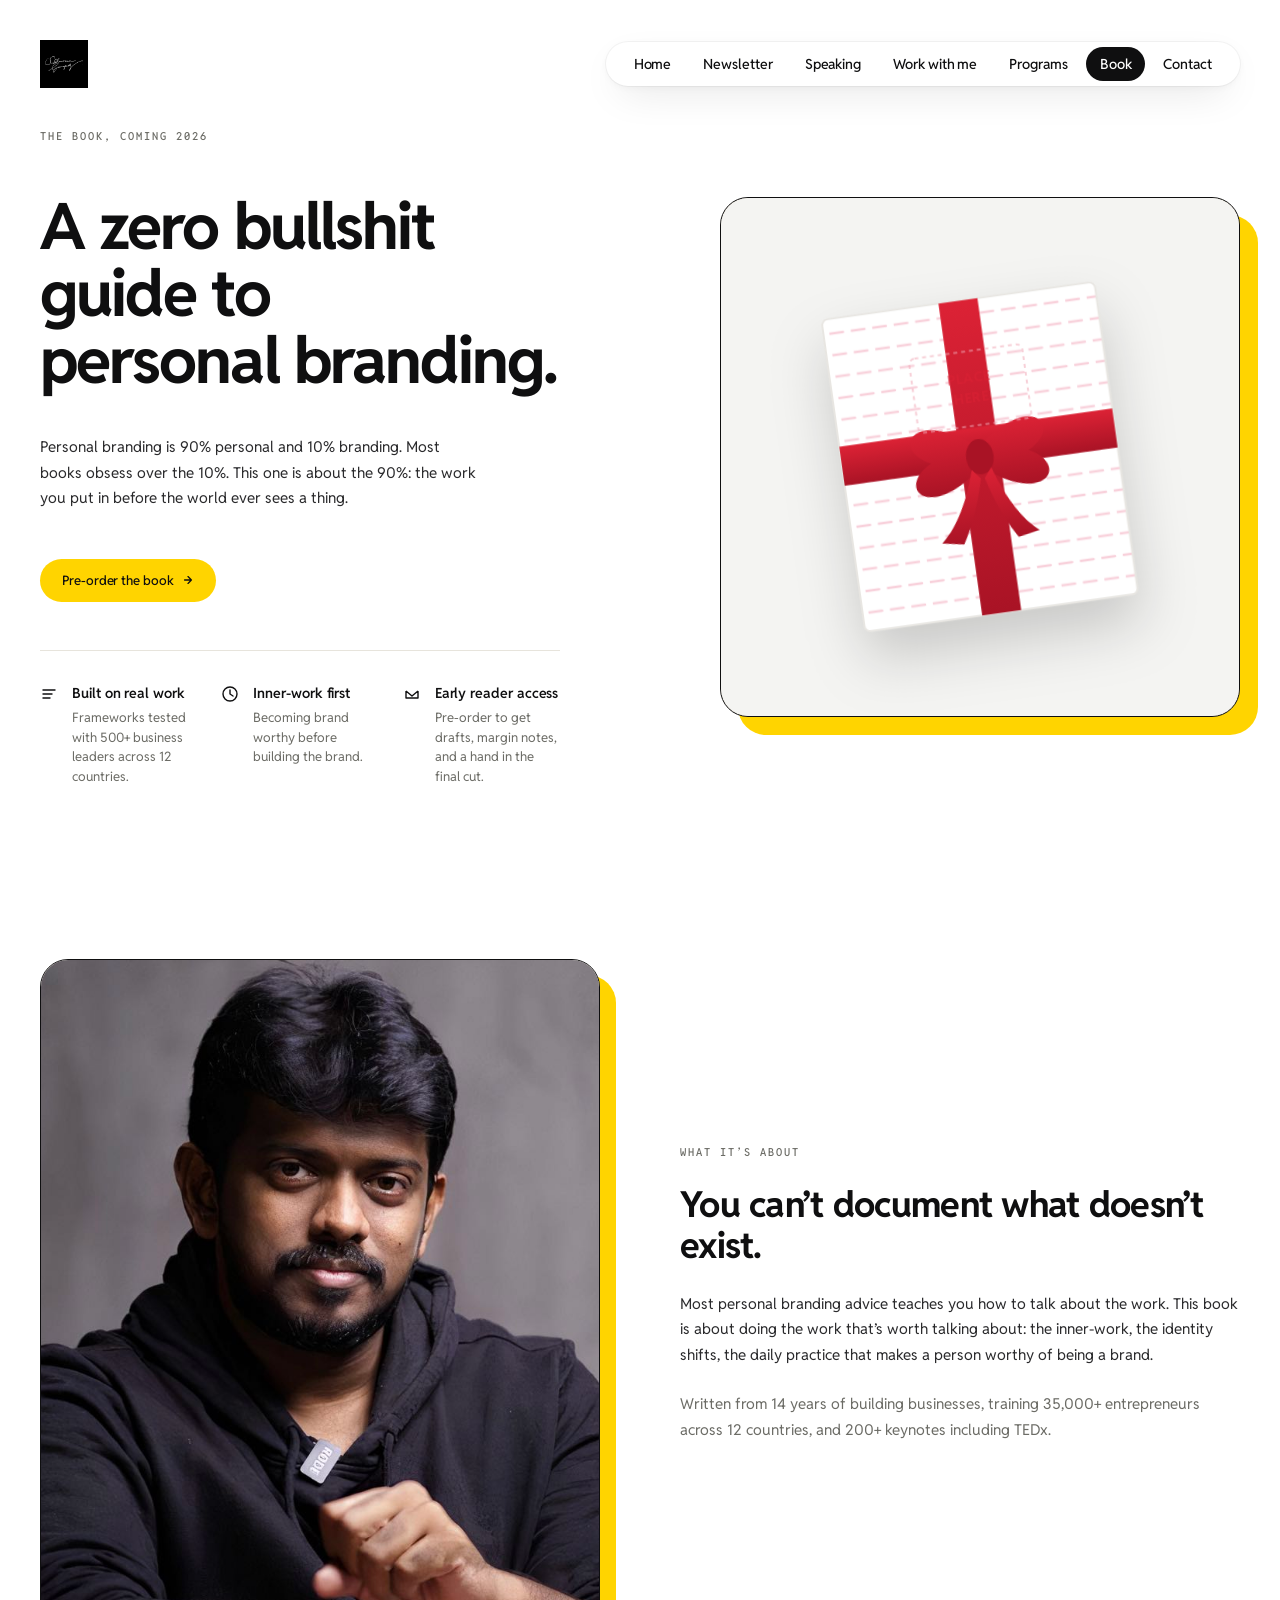
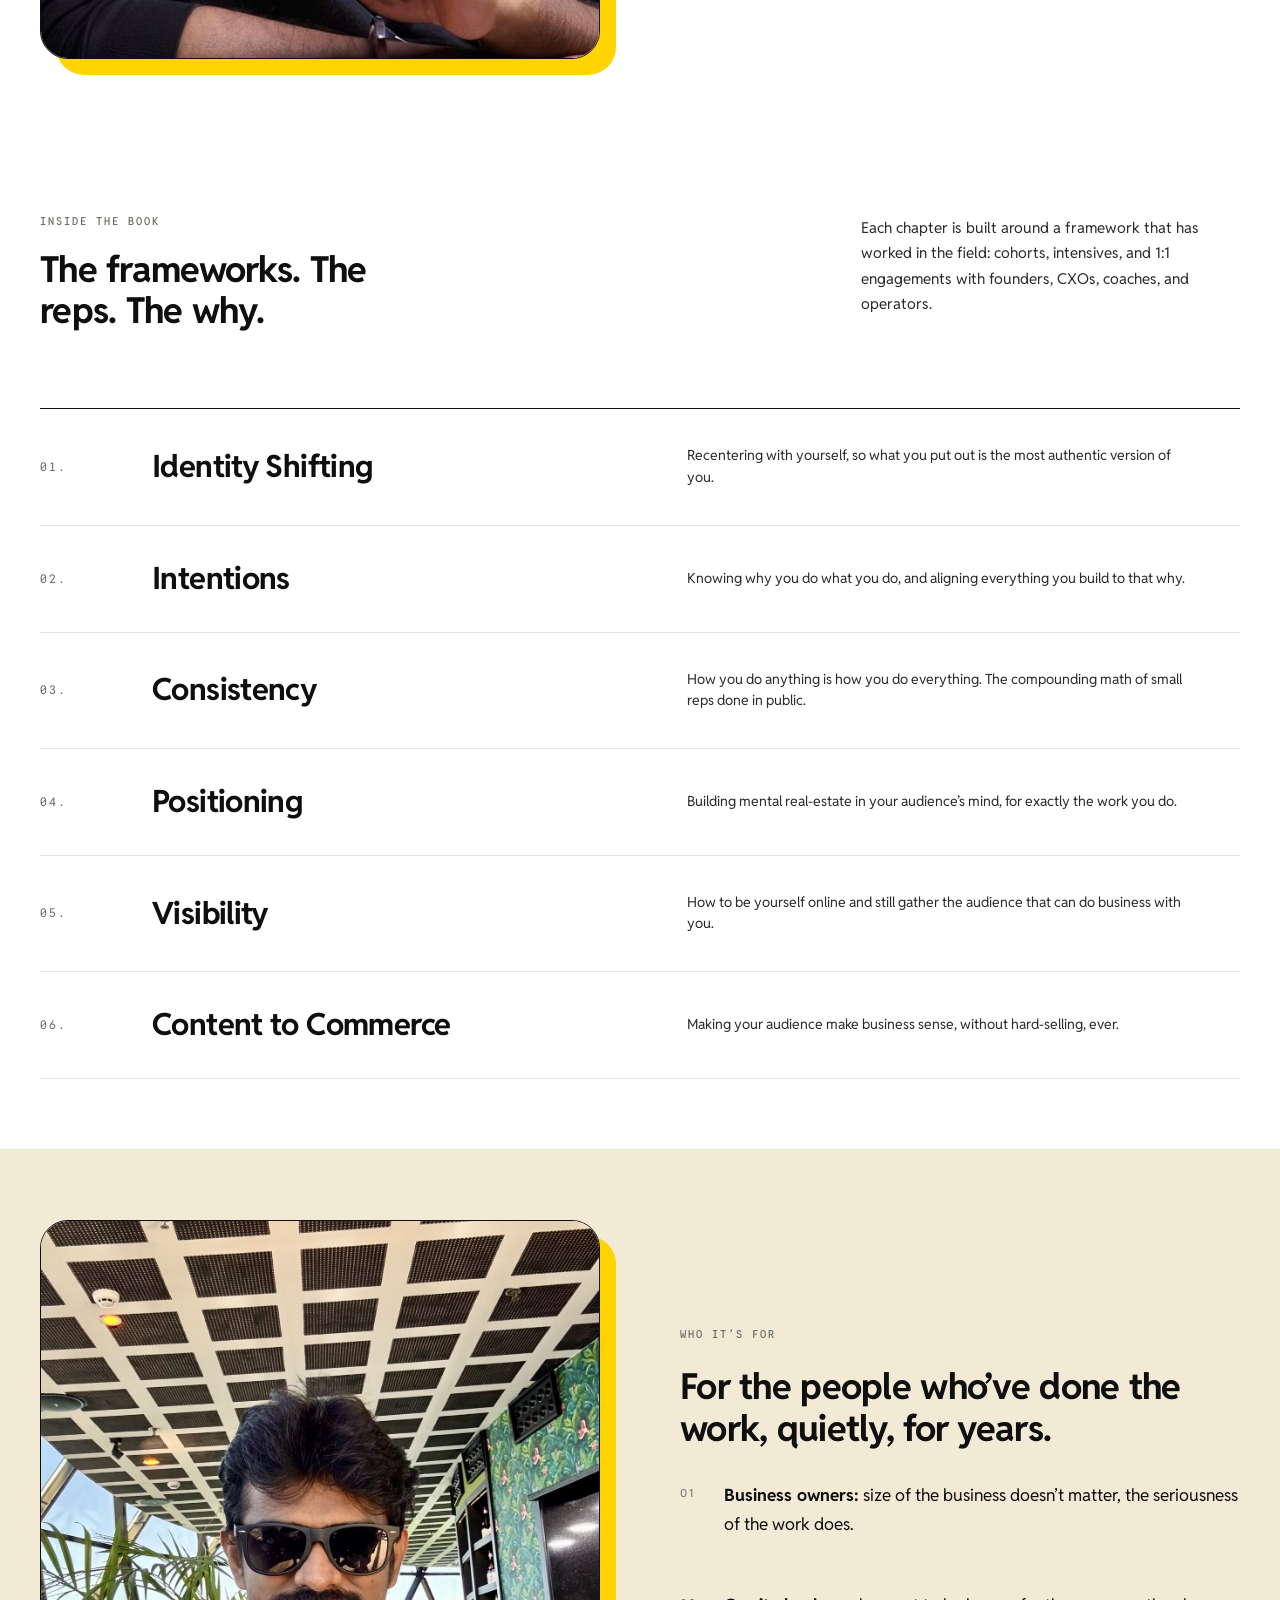
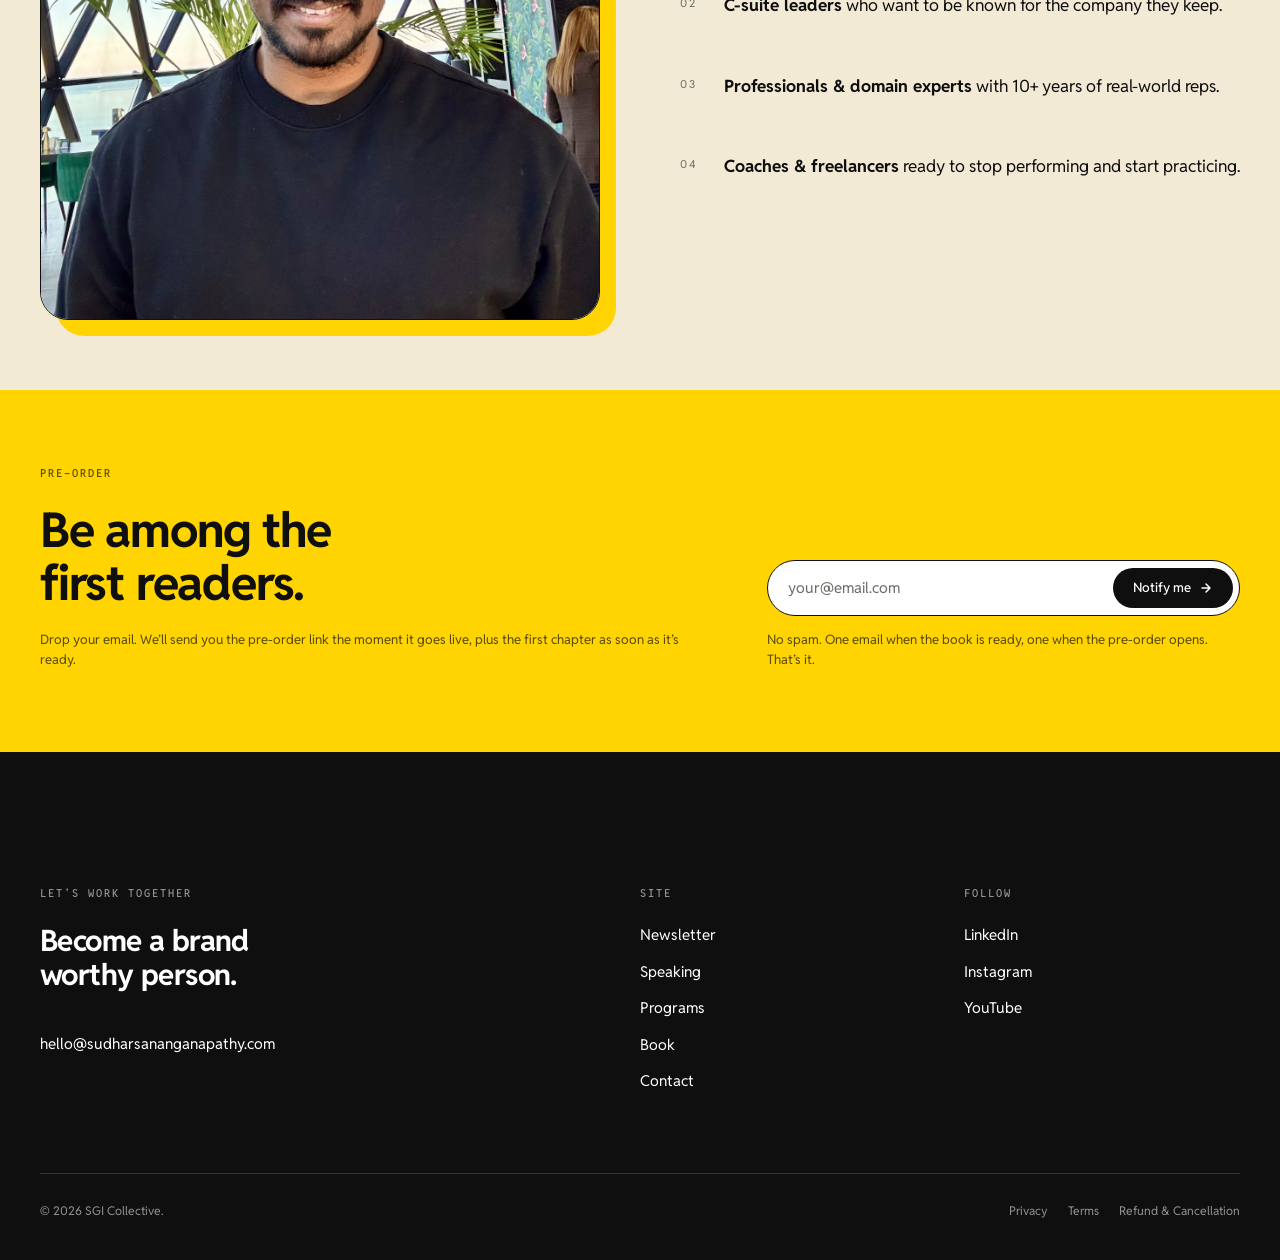
==== book.html @ fba9ab68 "Replace nav logo with handwritten signature image sitewide Hides the "Hi! I'm SG" text logo and uses" ====
<!doctype html>
<html lang="en">
  <head>
    <meta charset="utf-8" />
    <meta name="viewport" content="width=device-width, initial-scale=1" />
    <title>The Book | Sudharsanan Ganapathy</title>
    <meta
      name="description"
      content="Zero bullshit guide to personal branding. Personal branding is 90% personal, 10% branding. This is the book about the 90%."
    />
    <link rel="preconnect" href="https://fonts.googleapis.com" />
    <link rel="preconnect" href="https://fonts.gstatic.com" crossorigin />
    <link href="https://fonts.googleapis.com/css2?family=Reddit+Mono:wght@400;500&family=Reddit+Sans:wght@300;400;500;600;700;800&display=swap" rel="stylesheet" />
    <link rel="stylesheet" href="styles.css" />
    <style>
      /* Book page only — keep yellow shadow stable on hover (no glitch) */
      .hero__media.hero__media--book,
      .hero__media.hero__media--book:hover {
        transform: none;
        box-shadow: 18px 18px 0 0 var(--signal);
        transition: none;
      }
      @media (max-width: 899px) {
        .hero__media.hero__media--book,
        .hero__media.hero__media--book:hover {
          box-shadow: 12px 12px 0 0 var(--signal);
        }
      }
      /* Book page only — wrapped-gift visual */
      .gift-stage {
        position: relative;
        aspect-ratio: 1 / 1;
        max-width: 560px;
        margin: 0 auto;
        background: #f4f4f2;
        border-radius: 28px;
        overflow: hidden;
        display: flex;
        align-items: center;
        justify-content: center;
        box-shadow: 0 30px 60px -30px rgba(0,0,0,0.18);
      }
      .gift-stage__photo {
        position: absolute; inset: 0;
        width: 100%; height: 100%;
        object-fit: cover;
      }
      .gift-stage__svg {
        width: 76%;
        filter: drop-shadow(0 28px 28px rgba(0,0,0,0.18));
        transform: rotate(-8deg);
      }
      .book-bullets {
        display: grid;
        gap: 20px;
        margin-top: 32px;
      }
      .book-bullet {
        display: grid;
        grid-template-columns: 28px 1fr;
        gap: 16px;
        align-items: start;
      }
      .book-bullet__num {
        font-family: var(--font-mono);
        font-size: 11px;
        letter-spacing: 0.18em;
        text-transform: uppercase;
        color: var(--muted);
        padding-top: 4px;
      }
      .book-bullet__text {
        font-size: 17px;
        line-height: 1.7;
        color: var(--ink);
      }
      .book-bullet__text strong { font-weight: 700; }
    </style>
  </head>
  <body>
    <header class="nav">
      <div class="nav__inner">
        <a href="index.html" class="logo">
          <span class="logo__text">
            <span class="logo__dot" aria-hidden="true"></span>
            <span>Hi! I&rsquo;m SG <span class="logo__wave" aria-hidden="true">👋🏽</span></span>
          </span>
          <img src="images/signature-black.png" class="logo__sig" alt="Sudharsanan Ganapathy" />
        </a>
        <ul class="nav__links">
          <li><a href="index.html" class="nav__link">Home</a></li>
          <li><a href="newsletter.html" class="nav__link">Newsletter</a></li>
          <li><a href="speaking.html" class="nav__link">Speaking</a></li>
          <li><a href="work-with-me.html" class="nav__link">Work with me</a></li>
          <li><a href="programs.html" class="nav__link">Programs</a></li>
          <li><a href="book.html" class="nav__link is-active">Book</a></li>
          <li><a href="contact.html" class="nav__link">Contact</a></li>
        </ul>
        <button class="nav__burger" aria-label="Menu"><span></span><span></span></button>
      </div>
      <div class="nav__sheet">
        <div class="nav__sheet-inner">
          <a href="index.html">Home</a>
          <a href="newsletter.html">Newsletter</a>
          <a href="speaking.html">Speaking</a>
          <a href="work-with-me.html">Work with me</a>
          <a href="programs.html">Programs</a>
          <a href="book.html">Book</a>
          <a href="contact.html">Contact</a>
        </div>
      </div>
    </header>

    <!-- HERO -->
    <section class="hero">
      <div class="hero__inner">
        <div class="hero__text reveal">
          <div class="eyebrow hero__kicker">The book, coming 2026</div>
          <h1 class="display-xxl">A zero bullshit guide to personal&nbsp;branding.</h1>
          <p class="hero__sub">
            Personal branding is 90% personal and 10% branding. Most books
            obsess over the 10%. This one is about the 90%: the work
            you put in before the world ever sees a thing.
          </p>
          <div class="hero__cta-row">
            <a href="#preorder" class="btn btn--signal">
              Pre-order the book
              <svg width="12" height="12" viewBox="0 0 14 14" aria-hidden="true"><path d="M3 7h8m0 0L7 3m4 4-4 4" stroke="currentColor" stroke-width="1.5" fill="none" stroke-linecap="round" stroke-linejoin="round"/></svg>
            </a>
          </div>

          <div class="hero__values">
            <div class="hero__value">
              <svg width="18" height="18" viewBox="0 0 18 18" aria-hidden="true"><path d="M3 5h12M3 9h9M3 13h7" stroke="currentColor" stroke-width="1.4" stroke-linecap="round"/></svg>
              <div>
                <p class="hero__value-t">Built on real work</p>
                <p class="hero__value-d">Frameworks tested with 500+ business leaders across 12 countries.</p>
              </div>
            </div>
            <div class="hero__value">
              <svg width="18" height="18" viewBox="0 0 18 18" aria-hidden="true"><circle cx="9" cy="9" r="7" stroke="currentColor" stroke-width="1.4" fill="none"/><path d="M9 5v4l3 2" stroke="currentColor" stroke-width="1.4" stroke-linecap="round" fill="none"/></svg>
              <div>
                <p class="hero__value-t">Inner-work first</p>
                <p class="hero__value-d">Becoming brand worthy before building the brand.</p>
              </div>
            </div>
            <div class="hero__value">
              <svg width="18" height="18" viewBox="0 0 18 18" aria-hidden="true"><path d="M3 6l6 5 6-5M3 6v7h12V6" stroke="currentColor" stroke-width="1.4" stroke-linejoin="round" fill="none"/></svg>
              <div>
                <p class="hero__value-t">Early reader access</p>
                <p class="hero__value-d">Pre-order to get drafts, margin notes, and a hand in the final cut.</p>
              </div>
            </div>
          </div>
        </div>
        <div class="hero__media hero__media--book reveal" style="aspect-ratio: 1 / 1;">
          <!-- Replace this block with: <img src="images/book-wrapped.png" alt="The book, wrapped." /> once the image is generated. -->
          <div class="gift-stage" aria-label="A book wrapped mysteriously, tied with a red ribbon">
            <svg class="gift-stage__svg" viewBox="0 0 400 400" xmlns="http://www.w3.org/2000/svg" aria-hidden="true">
              <defs>
                <pattern id="dots" width="22" height="22" patternUnits="userSpaceOnUse">
                  <line x1="0" y1="11" x2="14" y2="11" stroke="#f7c8d4" stroke-width="2.4" stroke-linecap="round"/>
                </pattern>
                <linearGradient id="ribbonShade" x1="0" y1="0" x2="0" y2="1">
                  <stop offset="0" stop-color="#dc2235"/>
                  <stop offset="1" stop-color="#a91325"/>
                </linearGradient>
              </defs>
              <!-- box body -->
              <rect x="60" y="40" width="280" height="320" rx="6" fill="#ffffff"/>
              <rect x="60" y="40" width="280" height="320" rx="6" fill="url(#dots)" opacity="0.85"/>
              <!-- box edge shadow -->
              <rect x="60" y="40" width="280" height="320" rx="6" fill="none" stroke="#e8e6e2" stroke-width="2"/>
              <!-- ribbon vertical -->
              <rect x="180" y="40" width="40" height="320" fill="url(#ribbonShade)"/>
              <!-- ribbon horizontal -->
              <rect x="60" y="170" width="280" height="40" fill="url(#ribbonShade)"/>
              <!-- bow -->
              <g transform="translate(200 190)">
                <path d="M0 0 C -60 -50, -90 -10, -50 10 C -90 30, -60 70, 0 20 Z" fill="url(#ribbonShade)"/>
                <path d="M0 0 C 60 -50, 90 -10, 50 10 C 90 30, 60 70, 0 20 Z" fill="url(#ribbonShade)"/>
                <ellipse cx="0" cy="10" rx="14" ry="18" fill="#a91325"/>
                <!-- ribbon tails -->
                <path d="M -10 22 C -22 60, -36 80, -50 92 L -28 96 C -18 80, -8 56, -2 32 Z" fill="url(#ribbonShade)"/>
                <path d="M 10 22 C 22 60, 36 80, 50 92 L 28 96 C 18 80, 8 56, 2 32 Z" fill="url(#ribbonShade)"/>
              </g>
              <!-- subtle title placeholder -->
              <g opacity="0.55" transform="translate(200 130)">
                <rect x="-58" y="-38" width="116" height="76" rx="6" fill="none" stroke="#f1a9b8" stroke-width="2" stroke-dasharray="4 4"/>
                <text x="0" y="-6" text-anchor="middle" font-family="Reddit Sans, system-ui, sans-serif" font-weight="700" font-size="14" fill="#dc2235" letter-spacing="0.04em">PLACE</text>
                <text x="0" y="14" text-anchor="middle" font-family="Reddit Sans, system-ui, sans-serif" font-weight="700" font-size="14" fill="#dc2235" letter-spacing="0.04em">HERE</text>
              </g>
            </svg>
          </div>
        </div>
      </div>
    </section>

    <!-- WHAT THE BOOK IS ABOUT -->
    <section class="feature" id="what-its-about">
      <div class="wrap">
        <div class="feature__grid feature__grid--flip">
          <div class="feature__body reveal">
            <span class="eyebrow">What it&rsquo;s about</span>
            <h2 class="display-lg">You can&rsquo;t document what doesn&rsquo;t exist.</h2>
            <p class="lede">
              Most personal branding advice teaches you how to talk about the
              work. This book is about doing the work that&rsquo;s worth talking
              about: the inner-work, the identity shifts, the daily
              practice that makes a person worthy of being a brand.
            </p>
            <p class="lede muted">
              Written from 14 years of building businesses, training 35,000+
              entrepreneurs across 12 countries, and 200+ keynotes including TEDx.
            </p>
          </div>
          <div class="feature__media reveal">
            <img src="images/portrait-studio.jpg" alt="Sudharsanan Ganapathy" loading="lazy" />
          </div>
        </div>
      </div>
    </section>

    <!-- INSIDE THE BOOK -->
    <section class="topic-index">
      <div class="wrap">
        <div class="topic-index__header reveal">
          <div>
            <div class="eyebrow">Inside the book</div>
            <h2 class="display-lg" style="margin-top: 20px; max-width: 16ch;">
              The frameworks. The reps. The why.
            </h2>
          </div>
          <p class="topic-index__intro">
            Each chapter is built around a framework that has worked in the
            field: cohorts, intensives, and 1:1 engagements with
            founders, CXOs, coaches, and operators.
          </p>
        </div>

        <div class="topic-index__list reveal">
          <a href="#preorder" class="topic-index__row">
            <span class="topic-index__num">01.</span>
            <h3 class="topic-index__name">Identity Shifting</h3>
            <span class="topic-index__blurb">
              Recentering with yourself, so what you put out is the most
              authentic version of you.
            </span>
            <svg class="topic-index__arrow" width="18" height="18" viewBox="0 0 14 14" aria-hidden="true"><path d="M3 7h8m0 0L7 3m4 4-4 4" stroke="currentColor" stroke-width="1.5" fill="none" stroke-linecap="round" stroke-linejoin="round"/></svg>
          </a>
          <a href="#preorder" class="topic-index__row">
            <span class="topic-index__num">02.</span>
            <h3 class="topic-index__name">Intentions</h3>
            <span class="topic-index__blurb">
              Knowing why you do what you do, and aligning everything
              you build to that why.
            </span>
            <svg class="topic-index__arrow" width="18" height="18" viewBox="0 0 14 14" aria-hidden="true"><path d="M3 7h8m0 0L7 3m4 4-4 4" stroke="currentColor" stroke-width="1.5" fill="none" stroke-linecap="round" stroke-linejoin="round"/></svg>
          </a>
          <a href="#preorder" class="topic-index__row">
            <span class="topic-index__num">03.</span>
            <h3 class="topic-index__name">Consistency</h3>
            <span class="topic-index__blurb">
              How you do anything is how you do everything. The compounding
              math of small reps done in public.
            </span>
            <svg class="topic-index__arrow" width="18" height="18" viewBox="0 0 14 14" aria-hidden="true"><path d="M3 7h8m0 0L7 3m4 4-4 4" stroke="currentColor" stroke-width="1.5" fill="none" stroke-linecap="round" stroke-linejoin="round"/></svg>
          </a>
          <a href="#preorder" class="topic-index__row">
            <span class="topic-index__num">04.</span>
            <h3 class="topic-index__name">Positioning</h3>
            <span class="topic-index__blurb">
              Building mental real-estate in your audience&rsquo;s mind,
              for exactly the work you do.
            </span>
            <svg class="topic-index__arrow" width="18" height="18" viewBox="0 0 14 14" aria-hidden="true"><path d="M3 7h8m0 0L7 3m4 4-4 4" stroke="currentColor" stroke-width="1.5" fill="none" stroke-linecap="round" stroke-linejoin="round"/></svg>
          </a>
          <a href="#preorder" class="topic-index__row">
            <span class="topic-index__num">05.</span>
            <h3 class="topic-index__name">Visibility</h3>
            <span class="topic-index__blurb">
              How to be yourself online and still gather the audience that can
              do business with you.
            </span>
            <svg class="topic-index__arrow" width="18" height="18" viewBox="0 0 14 14" aria-hidden="true"><path d="M3 7h8m0 0L7 3m4 4-4 4" stroke="currentColor" stroke-width="1.5" fill="none" stroke-linecap="round" stroke-linejoin="round"/></svg>
          </a>
          <a href="#preorder" class="topic-index__row">
            <span class="topic-index__num">06.</span>
            <h3 class="topic-index__name">Content to Commerce</h3>
            <span class="topic-index__blurb">
              Making your audience make business sense, without
              hard-selling, ever.
            </span>
            <svg class="topic-index__arrow" width="18" height="18" viewBox="0 0 14 14" aria-hidden="true"><path d="M3 7h8m0 0L7 3m4 4-4 4" stroke="currentColor" stroke-width="1.5" fill="none" stroke-linecap="round" stroke-linejoin="round"/></svg>
          </a>
        </div>
      </div>
    </section>

    <!-- WHO IT IS FOR -->
    <section class="feature feature--cream">
      <div class="wrap">
        <div class="feature__grid feature__grid--flip">
          <div class="feature__body reveal">
            <span class="eyebrow">Who it&rsquo;s for</span>
            <h2 class="display-lg">For the people who&rsquo;ve done the work, quietly, for years.</h2>
            <div class="book-bullets">
              <div class="book-bullet">
                <span class="book-bullet__num">01</span>
                <p class="book-bullet__text"><strong>Business owners:</strong> size of the business doesn&rsquo;t matter, the seriousness of the work does.</p>
              </div>
              <div class="book-bullet">
                <span class="book-bullet__num">02</span>
                <p class="book-bullet__text"><strong>C-suite leaders</strong> who want to be known for the company they keep.</p>
              </div>
              <div class="book-bullet">
                <span class="book-bullet__num">03</span>
                <p class="book-bullet__text"><strong>Professionals &amp; domain experts</strong> with 10+ years of real-world reps.</p>
              </div>
              <div class="book-bullet">
                <span class="book-bullet__num">04</span>
                <p class="book-bullet__text"><strong>Coaches &amp; freelancers</strong> ready to stop performing and start practicing.</p>
              </div>
            </div>
          </div>
          <div class="feature__media reveal">
            <img src="images/cafe-portrait.jpg" alt="Sudharsanan working" loading="lazy" />
          </div>
        </div>
      </div>
    </section>

    <!-- PRE-ORDER CTA -->
    <section class="nl-banner" id="preorder">
      <div class="wrap">
        <div class="nl-banner__grid">
          <div class="reveal">
            <span class="eyebrow" style="color: var(--ink); opacity: 0.7;">Pre-order</span>
            <h2 class="display-xl" style="margin-top: 20px;">
              Be among the first&nbsp;readers.
            </h2>
            <p class="nl-small" style="margin-top: 20px;">
              Drop your email. We&rsquo;ll send you the pre-order link the
              moment it goes live, plus the first chapter as soon as it&rsquo;s
              ready.
            </p>
          </div>
          <div class="reveal">
            <form class="nl-form">
              <input type="email" placeholder="your@email.com" aria-label="Email" required />
              <button type="submit">
                Notify me
                <svg width="14" height="14" viewBox="0 0 14 14" aria-hidden="true"><path d="M3 7h8m0 0L7 3m4 4-4 4" stroke="currentColor" stroke-width="1.5" fill="none" stroke-linecap="round" stroke-linejoin="round"/></svg>
              </button>
            </form>
            <p class="nl-small">
              No spam. One email when the book is ready, one when the
              pre-order opens. That&rsquo;s it.
            </p>
          </div>
        </div>
      </div>
    </section>

    <!-- FOOTER -->
    <footer class="footer">
      <div class="footer__inner">
        <div class="footer__grid">
          <div class="footer__col">
            <span class="eyebrow">Let&rsquo;s work together</span>
            <h3>Become a brand worthy person.</h3>
            <a class="footer__email" href="mailto:hello@sudharsananganapathy.com">hello@sudharsananganapathy.com</a>
          </div>
          <div class="footer__col">
            <span class="eyebrow">Site</span>
            <ul>
              <li><a href="newsletter.html">Newsletter</a></li>
              <li><a href="speaking.html">Speaking</a></li>
              <li><a href="programs.html">Programs</a></li>
              <li><a href="book.html">Book</a></li>
              <li><a href="contact.html">Contact</a></li>
            </ul>
          </div>
          <div class="footer__col">
            <span class="eyebrow">Follow</span>
            <ul>
              <li><a href="https://www.linkedin.com/in/sudharsananganapathy/" target="_blank" rel="noreferrer">LinkedIn</a></li>
              <li><a href="https://www.instagram.com/sudharsananganapathy/" target="_blank" rel="noreferrer">Instagram</a></li>
              <li><a href="https://www.youtube.com/@sudharsananganapathy" target="_blank" rel="noreferrer">YouTube</a></li>
            </ul>
          </div>
        </div>
        <div class="footer__bottom">
          <div>&copy; <span id="y"></span> SGI Collective.</div>
          <nav>
            <a href="privacy.html">Privacy</a>
            <a href="terms.html">Terms</a>
            <a href="refund.html">Refund &amp; Cancellation</a>
          </nav>
        </div>
      </div>
    </footer>
    <script>document.getElementById("y").textContent = new Date().getFullYear();</script>
    <script src="script.js"></script>
  </body>
</html>
---- styles.css ----
/* ========================================
   Tokens
   ======================================== */
:root {
  --ink: #0f0f10;
  --ink-2: #2a2a2c;
  --paper: #ffffff;
  --paper-2: #f6f2e9;
  --cream: #f3ead6;
  --signal: #ffd400;
  --signal-soft: #fff4b8;
  --rule: #1a1a1a;
  --rule-soft: #e7e4dc;
  --muted: #6c6c66;

  --ease: cubic-bezier(0.22, 1, 0.36, 1);
  --radius: 20px;
  --radius-lg: 28px;
  --max: 1280px;

  font-family: "Reddit Sans", ui-sans-serif, system-ui, sans-serif;
}

* {
  box-sizing: border-box;
}

html {
  -webkit-font-smoothing: antialiased;
  -moz-osx-font-smoothing: grayscale;
  text-rendering: optimizeLegibility;
  scroll-behavior: smooth;
}

body {
  margin: 0;
  background: var(--paper);
  color: var(--ink);
  font-weight: 400;
  line-height: 1.5;
  overflow-x: hidden;
}

img,
video,
svg {
  display: block;
  max-width: 100%;
}

a {
  color: inherit;
  text-decoration: none;
}

button {
  font: inherit;
  cursor: pointer;
  background: none;
  border: none;
  color: inherit;
}

::selection {
  background: var(--signal);
  color: var(--ink);
}

/* ========================================
   Type scale
   ======================================== */
.eyebrow {
  font-family: "Reddit Mono", ui-monospace, monospace;
  font-size: 11px;
  letter-spacing: 0.18em;
  text-transform: uppercase;
  color: var(--muted);
  font-weight: 500;
}

.display-xxl {
  font-size: clamp(32px, 5vw, 64px);
  line-height: 1.05;
  letter-spacing: -0.03em;
  font-weight: 700;
  margin: 0;
}

.display-xl {
  font-size: clamp(26px, 3.8vw, 48px);
  line-height: 1.1;
  letter-spacing: -0.025em;
  font-weight: 700;
  margin: 0;
}

.display-lg {
  font-size: clamp(22px, 2.8vw, 36px);
  line-height: 1.15;
  letter-spacing: -0.02em;
  font-weight: 700;
  margin: 0;
}

.display-md {
  font-size: clamp(18px, 1.9vw, 24px);
  line-height: 1.25;
  letter-spacing: -0.015em;
  font-weight: 600;
  margin: 0;
}

.display-sm {
  font-size: clamp(15px, 1.3vw, 18px);
  line-height: 1.35;
  letter-spacing: -0.01em;
  font-weight: 600;
  margin: 0;
}

.lede {
  font-size: clamp(15px, 1vw, 16px);
  line-height: 1.7;
  color: var(--ink-2);
}

.muted {
  color: var(--muted);
}

/* ========================================
   Layout primitives
   ======================================== */
.wrap {
  width: 100%;
  max-width: var(--max);
  margin: 0 auto;
  padding: 0 24px;
}

@media (min-width: 768px) {
  .wrap {
    padding: 0 40px;
  }
}

.section {
  padding: clamp(64px, 8vw, 112px) 0;
}

.section-sm {
  padding: clamp(48px, 6vw, 80px) 0;
}

.section-title {
  display: flex;
  flex-direction: column;
  gap: 16px;
  max-width: 560px;
  margin-bottom: clamp(40px, 5vw, 64px);
}

/* ========================================
   Nav
   ======================================== */
.nav {
  position: absolute;
  top: 0;
  left: 0;
  right: 0;
  z-index: 100;
  background: transparent;
  border: none;
}

.nav__inner {
  display: flex;
  align-items: center;
  justify-content: space-between;
  height: 88px;
  max-width: var(--max);
  margin: 0 auto;
  padding: 16px 24px 0;
}

@media (min-width: 768px) {
  .nav__inner {
    height: 104px;
    padding: 24px 40px 0;
  }
}

.logo {
  display: inline-flex;
  align-items: center;
  gap: 10px;
  font-weight: 600;
  letter-spacing: -0.01em;
  font-size: 16px;
  color: var(--ink);
}

.logo__dot {
  display: inline-block;
  width: 10px;
  height: 10px;
  border-radius: 50%;
  background: var(--signal);
  border: 1px solid var(--ink);
  flex-shrink: 0;
  transition: transform 400ms var(--ease);
}

.logo:hover .logo__dot {
  transform: scale(1.25);
}

.logo__wave {
  display: inline-block;
  transform-origin: 70% 80%;
  transition: transform 500ms var(--ease);
}

.logo:hover .logo__wave {
  animation: wave 900ms var(--ease);
}

@keyframes wave {
  0%   { transform: rotate(0deg); }
  15%  { transform: rotate(18deg); }
  30%  { transform: rotate(-12deg); }
  45%  { transform: rotate(14deg); }
  60%  { transform: rotate(-6deg); }
  75%  { transform: rotate(8deg); }
  100% { transform: rotate(0deg); }
}

.logo__text {
  display: none;
}

.logo__sig {
  height: 48px;
  width: auto;
  display: block;
}

.nav__links {
  display: none;
  align-items: center;
  gap: 4px;
  list-style: none;
  padding: 10px 14px;
  margin: 0;
  background: var(--paper);
  border-radius: 999px;
  box-shadow:
    0 14px 40px -14px rgba(0, 0, 0, 0.18),
    0 2px 10px -2px rgba(0, 0, 0, 0.06),
    0 0 0 1px rgba(0, 0, 0, 0.04);
}

@media (min-width: 900px) {
  .nav__links {
    display: inline-flex;
  }
}

.nav__link {
  font-size: 14px;
  letter-spacing: -0.005em;
  font-weight: 500;
  position: relative;
  padding: 8px 14px;
  border-radius: 999px;
  color: var(--ink);
  transition: background 260ms var(--ease), color 260ms var(--ease);
}

.nav__link:hover {
  background: var(--paper-2, #f4f2ee);
}

.nav__link.is-active {
  background: var(--ink);
  color: var(--paper);
}

.nav__cta {
  display: inline-flex;
  align-items: center;
  gap: 6px;
  padding: 8px 16px;
  background: var(--ink);
  color: var(--paper);
  border-radius: 999px;
  font-size: 13px;
  font-weight: 500;
  letter-spacing: -0.005em;
  margin-left: 6px;
  transition:
    background 260ms var(--ease),
    color 260ms var(--ease);
}

.nav__cta:hover {
  background: var(--signal);
  color: var(--ink);
}

.nav__cta svg {
  transition: transform 260ms var(--ease);
}

.nav__cta:hover svg {
  transform: translateX(2px);
}

.nav__burger {
  display: inline-flex;
  width: 40px;
  height: 40px;
  align-items: center;
  justify-content: center;
  position: relative;
}

@media (min-width: 900px) {
  .nav__burger {
    display: none;
  }
}

.nav__burger span {
  position: absolute;
  width: 22px;
  height: 1.5px;
  background: var(--ink);
  transition: transform 320ms var(--ease);
}

.nav__burger span:nth-child(1) {
  transform: translateY(-4px);
}

.nav__burger span:nth-child(2) {
  transform: translateY(4px);
}

.nav.is-open .nav__burger span:nth-child(1) {
  transform: rotate(45deg);
}

.nav.is-open .nav__burger span:nth-child(2) {
  transform: rotate(-45deg);
}

.nav__sheet {
  display: none;
  overflow: hidden;
  background: var(--paper);
}

.nav.is-open .nav__sheet {
  display: block;
  max-height: 80vh;
  border-top: 1px solid var(--rule-soft);
}

.nav__sheet-inner {
  padding: 24px;
  display: flex;
  flex-direction: column;
  gap: 4px;
}

.nav__sheet-inner a {
  font-size: 20px;
  font-weight: 600;
  letter-spacing: -0.015em;
  padding: 10px 0;
  color: var(--ink);
}

/* ========================================
   Hero — full-bleed stage image (home)
   ======================================== */
.hero-stage {
  position: relative;
  min-height: 100vh;
  color: #fff;
  background: #050608;
  overflow: hidden;
  isolation: isolate;
}

.hero-stage__bg {
  position: absolute;
  inset: 0;
  z-index: 0;
}

.hero-stage__bg img {
  width: 100%;
  height: 100%;
  object-fit: cover;
  object-position: 72% 35%;
  display: block;
}

.hero-stage__bg::after {
  content: "";
  position: absolute;
  inset: 0;
  background:
    linear-gradient(
      180deg,
      rgba(0, 0, 0, 0.55) 0%,
      rgba(0, 0, 0, 0.2) 30%,
      rgba(0, 0, 0, 0.55) 70%,
      rgba(0, 0, 0, 0.9) 100%
    ),
    linear-gradient(
      90deg,
      rgba(0, 0, 0, 0.75) 0%,
      rgba(0, 0, 0, 0.35) 45%,
      rgba(0, 0, 0, 0) 75%
    );
  pointer-events: none;
}

.hero-stage__inner {
  position: relative;
  z-index: 1;
  max-width: var(--max);
  margin: 0 auto;
  padding: clamp(160px, 22vh, 240px) 24px clamp(72px, 10vh, 120px);
  display: flex;
  flex-direction: column;
  gap: clamp(18px, 2.2vw, 26px);
  min-height: 100vh;
  justify-content: flex-end;
}

@media (min-width: 768px) {
  .hero-stage__inner {
    padding: clamp(180px, 24vh, 260px) 40px clamp(80px, 10vh, 120px);
  }
}

.hero-stage__kicker {
  color: rgba(255, 255, 255, 0.72);
  display: inline-block;
}

.hero-stage__kicker::before {
  background: rgba(255, 255, 255, 0.72);
}

.hero-stage__title {
  font-size: clamp(30px, 5.8vw, 80px);
  font-weight: 800;
  letter-spacing: -0.03em;
  line-height: 1.05;
  color: #fff;
  max-width: 16ch;
  margin: 0;
  text-wrap: balance;
  overflow-wrap: break-word;
}

.hero-stage__sub {
  font-size: clamp(16px, 1.5vw, 20px);
  line-height: 1.55;
  color: rgba(255, 255, 255, 0.78);
  max-width: 52ch;
  margin: 0;
  font-weight: 400;
}

.hero-stage__cta-row {
  display: flex;
  flex-wrap: wrap;
  gap: 12px;
  margin-top: 8px;
  align-items: center;
}

.hero-stage__stats {
  display: grid;
  grid-template-columns: repeat(3, 1fr);
  gap: 20px;
  margin-top: clamp(28px, 3.5vw, 40px);
  max-width: 520px;
}

@media (max-width: 560px) {
  .hero-stage__stats {
    gap: 12px;
  }
}

.hero-stage__stat {
  display: flex;
  flex-direction: column;
  align-items: flex-start;
  gap: 10px;
}

.hero-stage__stat-icon {
  color: rgba(255, 255, 255, 0.85);
  opacity: 0.9;
}

.hero-stage__stat-n {
  font-size: clamp(22px, 2.8vw, 32px);
  font-weight: 700;
  letter-spacing: -0.02em;
  color: #fff;
  line-height: 1;
}

.hero-stage__stat-l {
  font-family: "Reddit Mono", monospace;
  font-size: 10px;
  letter-spacing: 0.14em;
  text-transform: uppercase;
  color: rgba(255, 255, 255, 0.62);
  margin-top: 8px;
}

/* Nav over dark hero */
.hero-stage ~ * .nav,
.nav--light {
  color: #fff;
}

body:has(.hero-stage) .nav .logo,
body:has(.hero-stage) .nav .logo:hover {
  color: #fff;
}

body:has(.hero-stage) .nav .logo__dot {
  border-color: rgba(255, 255, 255, 0.6);
}

/* ========================================
   Hero — split: text left, photo right
   ======================================== */
.hero {
  position: relative;
  background: var(--paper);
  color: var(--ink);
  padding: clamp(96px, 10vw, 128px) 0 clamp(64px, 8vw, 112px);
}

.hero__inner {
  max-width: var(--max);
  margin: 0 auto;
  padding: 0 24px;
  display: grid;
  grid-template-columns: 1fr;
  gap: 56px;
  align-items: center;
}

@media (min-width: 768px) {
  .hero__inner {
    padding: 0 40px;
  }
}

@media (min-width: 900px) {
  .hero__inner {
    grid-template-columns: 1fr 1fr;
    gap: clamp(64px, 8vw, 120px);
  }
}

.hero__text {
  max-width: 520px;
}

.hero__kicker {
  color: var(--muted);
  margin-bottom: clamp(32px, 4vw, 48px);
  display: block;
}

.hero h1 {
  color: var(--ink);
  max-width: 14ch;
  margin: 0;
}

.hero__sub {
  color: var(--ink-2);
  margin: clamp(28px, 3.5vw, 40px) 0 0;
  max-width: 44ch;
  font-size: clamp(15px, 1vw, 17px);
  line-height: 1.7;
}

.hero__cta-row {
  display: flex;
  flex-wrap: wrap;
  gap: 12px;
  margin-top: clamp(32px, 4vw, 48px);
  align-items: center;
}

.hero__media {
  position: relative;
  aspect-ratio: 4 / 5;
  overflow: hidden;
  border-radius: var(--radius-lg);
  background: var(--paper-2);
  max-width: 520px;
  justify-self: end;
  width: 100%;
  border: 1px solid var(--ink);
  box-shadow: 18px 18px 0 0 var(--signal);
  transition: box-shadow 500ms var(--ease), transform 500ms var(--ease);
}

.hero__media:hover {
  transform: translate(-2px, -2px);
  box-shadow: 22px 22px 0 0 var(--signal);
}

@media (max-width: 899px) {
  .hero__media {
    justify-self: start;
    max-width: 420px;
    box-shadow: 12px 12px 0 0 var(--signal);
  }
}

.hero__media img {
  width: 100%;
  height: 100%;
  object-fit: cover;
  object-position: center 15%;
}

.btn {
  display: inline-flex;
  align-items: center;
  gap: 8px;
  padding: 12px 22px;
  border-radius: 999px;
  font-size: 13px;
  font-weight: 500;
  letter-spacing: -0.005em;
  transition: transform 260ms var(--ease),
    background 260ms var(--ease),
    color 260ms var(--ease),
    border-color 260ms var(--ease);
}

.btn--signal {
  background: var(--signal);
  color: var(--ink);
}

.btn--signal:hover {
  background: var(--signal);
  color: var(--ink);
  filter: brightness(0.94);
  transform: translateY(-1px);
  box-shadow: 0 10px 22px -8px rgba(255, 216, 88, 0.55);
}

.btn--ghost {
  background: transparent;
  color: var(--ink);
  border: 1px solid var(--rule);
}

.btn--ghost:hover {
  background: var(--ink);
  color: var(--paper);
  transform: translateY(-1px);
}

.btn--ghost-light {
  background: transparent;
  color: #fff;
  border: 1px solid rgba(255, 255, 255, 0.5);
}

.btn--ghost-light:hover {
  background: #fff;
  color: var(--ink);
  border-color: #fff;
  transform: translateY(-1px);
}

.btn--dark {
  background: var(--ink);
  color: var(--paper);
}

.btn--dark:hover {
  background: var(--signal);
  color: var(--ink);
  transform: translateY(-1px);
}

.btn svg {
  transition: transform 260ms var(--ease);
}

.btn:hover svg {
  transform: translateX(3px);
}

.hero__badge {
  position: absolute;
  left: 16px;
  bottom: 16px;
  background: var(--signal);
  color: var(--ink);
  padding: 9px 14px;
  border-radius: 999px;
  font-family: "Reddit Mono", monospace;
  font-size: 10px;
  letter-spacing: 0.14em;
  text-transform: uppercase;
  font-weight: 500;
  z-index: 2;
}

@media (min-width: 768px) {
  .hero__badge {
    left: 20px;
    bottom: 20px;
    padding: 10px 16px;
    font-size: 11px;
  }
}

/* ========================================
   Press strip (marquee)
   ======================================== */
.press {
  background: var(--cream);
  border-top: 1px solid var(--rule-soft);
  border-bottom: 1px solid var(--rule-soft);
  padding: 48px 0;
  overflow: hidden;
}

.press__inner {
  display: flex;
  align-items: center;
  gap: 36px;
  max-width: var(--max);
  margin: 0 auto;
  padding: 0 24px;
  flex-wrap: wrap;
}

@media (min-width: 900px) {
  .press__inner {
    padding: 0 40px;
    flex-wrap: nowrap;
  }
}

.press__label {
  font-family: "Reddit Mono", monospace;
  font-size: 11px;
  letter-spacing: 0.16em;
  text-transform: uppercase;
  color: var(--ink);
  flex-shrink: 0;
}

.press__track {
  display: flex;
  gap: 48px;
  overflow: hidden;
  mask-image: linear-gradient(
    90deg,
    transparent 0,
    #000 8%,
    #000 92%,
    transparent 100%
  );
  flex: 1;
}

.press__row {
  display: flex;
  gap: 48px;
  animation: marquee 38s linear infinite;
  flex-shrink: 0;
}

.press__row span {
  font-family: "Reddit Mono", monospace;
  font-size: 11px;
  letter-spacing: 0.16em;
  text-transform: uppercase;
  color: var(--ink);
  white-space: nowrap;
}

@keyframes marquee {
  from {
    transform: translateX(0);
  }
  to {
    transform: translateX(-100%);
  }
}

.press:hover .press__row {
  animation-play-state: paused;
}

/* ========================================
   Feature block (newsletter #1 / podcast feature pattern)
   ======================================== */
.feature {
  padding: clamp(40px, 5.5vw, 72px) 0;
  background: var(--paper);
}

.feature--cream {
  background: var(--cream);
}

.feature__grid {
  display: grid;
  gap: 40px;
  align-items: center;
  grid-template-columns: 1fr;
}

@media (min-width: 900px) {
  .feature__grid {
    gap: 80px;
    grid-template-columns: 1fr 1fr;
  }
}

.feature__grid--flip {
  direction: rtl;
}

.feature__grid--flip > * {
  direction: ltr;
}

.feature__media {
  position: relative;
  aspect-ratio: 4 / 5;
  overflow: hidden;
  border-radius: var(--radius-lg);
  background: var(--paper-2);
  border: 1px solid var(--ink);
  box-shadow: 16px 16px 0 0 var(--signal);
}

.feature__media img {
  width: 100%;
  height: 100%;
  object-fit: cover;
}

.feature__media--wide {
  aspect-ratio: 5 / 4;
}

.feature__body {
  padding: 8px 0;
}

.feature__body .eyebrow {
  display: block;
  margin-bottom: 24px;
}

.feature__body h2 {
  margin-bottom: 24px;
}

.feature__body p {
  margin: 0 0 24px;
}

.feature__body p:last-of-type {
  margin-bottom: 32px;
}

/* ========================================
   Episode/Essay grid
   ======================================== */
.episodes {
  padding: clamp(40px, 5.5vw, 72px) 0;
  background: var(--paper);
}

.episodes__header {
  display: flex;
  align-items: end;
  justify-content: space-between;
  gap: 24px;
  margin-bottom: clamp(64px, 8vw, 112px);
  flex-wrap: wrap;
}

.episodes__grid {
  display: grid;
  grid-template-columns: 1fr;
  gap: 20px;
}

@media (min-width: 640px) {
  .episodes__grid {
    grid-template-columns: repeat(2, 1fr);
  }
}

@media (min-width: 1100px) {
  .episodes__grid {
    grid-template-columns: repeat(4, 1fr);
  }
}

.episode {
  position: relative;
  display: flex;
  flex-direction: column;
  border-radius: var(--radius);
  overflow: hidden;
  background: var(--paper-2);
  border: 1px solid var(--rule-soft);
  transition: transform 400ms var(--ease), border-color 400ms var(--ease);
}

.episode:hover {
  transform: translateY(-4px);
  border-color: var(--ink);
}

.episode__media {
  aspect-ratio: 4 / 3;
  overflow: hidden;
  background: var(--cream);
  position: relative;
}

.episode__media img {
  width: 100%;
  height: 100%;
  object-fit: cover;
  transition: transform 800ms var(--ease);
}

.episode:hover .episode__media img {
  transform: scale(1.04);
}

.episode__num {
  position: absolute;
  top: 12px;
  left: 12px;
  background: var(--signal);
  color: var(--ink);
  padding: 6px 10px;
  border-radius: 999px;
  font-family: "Reddit Mono", monospace;
  font-size: 10px;
  letter-spacing: 0.16em;
  font-weight: 600;
}

.episode__body {
  padding: 20px 22px 26px;
  flex: 1;
  display: flex;
  flex-direction: column;
  gap: 10px;
}

.episode__kicker {
  font-family: "Reddit Mono", monospace;
  font-size: 10px;
  letter-spacing: 0.16em;
  text-transform: uppercase;
  color: var(--muted);
}

.episode__title {
  font-size: 14px;
  line-height: 1.35;
  font-weight: 600;
  letter-spacing: -0.01em;
  margin: 0;
}

.episode__meta {
  margin-top: auto;
  padding-top: 14px;
  font-family: "Reddit Mono", monospace;
  font-size: 10px;
  letter-spacing: 0.14em;
  color: var(--muted);
  text-transform: uppercase;
}

/* ========================================
   Topics grid
   ======================================== */
.topics {
  padding: clamp(64px, 8vw, 112px) 0;
  background: var(--paper-2);
}

.topics__grid {
  display: grid;
  grid-template-columns: repeat(2, 1fr);
  gap: 16px;
}

@media (min-width: 700px) {
  .topics__grid {
    grid-template-columns: repeat(4, 1fr);
  }
}

.topic {
  display: flex;
  flex-direction: column;
  justify-content: space-between;
  gap: 72px;
  padding: 32px;
  background: var(--paper);
  border-radius: var(--radius);
  border: 1px solid var(--rule-soft);
  min-height: 200px;
  transition: transform 360ms var(--ease), background 360ms var(--ease),
    border-color 360ms var(--ease), color 360ms var(--ease);
}

.topic:hover {
  transform: translateY(-4px);
  background: var(--signal);
  border-color: var(--ink);
}

.topic__icon {
  width: 28px;
  height: 28px;
  color: var(--ink);
}

.topic__label {
  font-size: 14px;
  font-weight: 600;
  letter-spacing: -0.01em;
}

/* Topics list — editorial row layout */
.topics__list {
  border-top: 1px solid var(--ink);
}

.topics__row {
  display: grid;
  grid-template-columns: 64px 1fr;
  gap: 20px;
  padding: 28px 8px;
  border-bottom: 1px solid var(--rule-soft);
  align-items: start;
  position: relative;
  transition: color 420ms var(--ease);
}

.topics__row > * {
  position: relative;
  z-index: 1;
}

@media (min-width: 768px) {
  .topics__row {
    grid-template-columns: 96px minmax(220px, 1.1fr) 2fr;
    gap: 40px;
    padding: 40px 16px;
    align-items: baseline;
  }
}

.topics__row::before {
  content: "";
  position: absolute;
  inset: -1px -20px;
  background: var(--signal);
  transform: scale(0.96);
  opacity: 0;
  border-radius: 14px;
  z-index: 0;
  transition:
    transform 700ms cubic-bezier(0.22, 1, 0.36, 1),
    opacity 500ms cubic-bezier(0.22, 1, 0.36, 1);
}

.topics__row:hover::before {
  transform: scale(1);
  opacity: 1;
}

.topics__row:hover .topics__num,
.topics__row:hover .topics__body {
  color: var(--ink);
}

.topics__num {
  font-family: var(--font-mono, ui-monospace, monospace);
  font-size: 13px;
  letter-spacing: 0.14em;
  text-transform: uppercase;
  color: var(--muted);
  padding-top: 4px;
}

.topics__title {
  font-size: clamp(22px, 2.6vw, 30px);
  font-weight: 700;
  letter-spacing: -0.02em;
  line-height: 1.12;
  margin: 0;
  color: var(--ink);
}

.topics__body {
  font-size: 16px;
  line-height: 1.6;
  color: var(--muted);
  margin: 10px 0 0;
  max-width: 56ch;
}

@media (min-width: 768px) {
  .topics__body {
    margin-top: 0;
  }
}

/* Speaking — Invite CTA card */
.invite-cta {
  padding: clamp(64px, 8vw, 112px) 0;
  background: var(--paper-2);
}

.invite-cta__inner {
  max-width: 760px;
  margin: 0 auto;
  text-align: center;
  padding: 0 24px;
}

.invite-cta__eyebrow {
  margin-bottom: 20px;
}

.invite-cta__headline {
  margin: 0 0 20px;
}

.invite-cta__sub {
  font-size: 18px;
  line-height: 1.6;
  color: var(--muted);
  margin: 0 0 36px;
}

.invite-cta__buttons {
  display: inline-flex;
  flex-wrap: wrap;
  gap: 12px;
  justify-content: center;
}

/* Editorial topic index */
.topic-index {
  padding: clamp(40px, 5.5vw, 72px) 0;
  background: var(--paper);
}

.topic-index__header {
  display: grid;
  gap: 32px;
  grid-template-columns: 1fr;
  align-items: end;
  margin-bottom: clamp(48px, 6vw, 96px);
}

@media (min-width: 900px) {
  .topic-index__header {
    grid-template-columns: 2fr 1fr;
    gap: 64px;
  }
}

.topic-index__intro {
  max-width: 38ch;
  color: var(--ink-2);
  font-size: 15px;
  line-height: 1.7;
}

.topic-index__list {
  border-top: 1px solid var(--ink);
}

.topic-index__row {
  display: grid;
  grid-template-columns: 52px 1fr auto;
  gap: 20px;
  align-items: center;
  padding: 28px 0;
  border-bottom: 1px solid var(--rule-soft);
  transition: color 420ms var(--ease);
  position: relative;
  overflow: visible;
}

.topic-index__row > * {
  position: relative;
  z-index: 1;
}

@media (min-width: 900px) {
  .topic-index__row {
    grid-template-columns: 80px 1fr minmax(240px, 1fr) auto;
    padding: 36px 0;
    gap: 32px;
  }
}

.topic-index__row::before {
  content: "";
  position: absolute;
  inset: -1px -20px;
  background: var(--signal);
  transform: scale(0.96);
  opacity: 0;
  border-radius: 14px;
  z-index: 0;
  transition:
    transform 700ms cubic-bezier(0.22, 1, 0.36, 1),
    opacity 500ms cubic-bezier(0.22, 1, 0.36, 1);
}

.topic-index__row:hover::before,
.topic-index__row:focus-visible::before {
  transform: scale(1);
  opacity: 1;
}

.topic-index__num {
  font-family: "Reddit Mono", monospace;
  font-size: 12px;
  letter-spacing: 0.16em;
  color: var(--muted);
  text-transform: uppercase;
}

.topic-index__row:hover .topic-index__num {
  color: var(--ink);
}

.topic-index__name {
  font-size: clamp(20px, 2.4vw, 32px);
  line-height: 1.1;
  letter-spacing: -0.02em;
  font-weight: 700;
  margin: 0;
}

.topic-index__blurb {
  display: none;
  color: var(--ink-2);
  font-size: 14px;
  line-height: 1.55;
}

@media (min-width: 900px) {
  .topic-index__blurb {
    display: block;
  }
}

.topic-index__row:hover .topic-index__blurb {
  color: var(--ink);
}

.topic-index__arrow {
  opacity: 0;
  transform: translateX(-8px);
  transition: transform 380ms var(--ease), opacity 320ms var(--ease);
}

.topic-index__row:hover .topic-index__arrow,
.topic-index__row:focus-visible .topic-index__arrow {
  opacity: 1;
  transform: translateX(0);
}

/* ========================================
   Newsletter banner
   ======================================== */
.nl-banner {
  background: var(--signal);
  color: var(--ink);
  padding: clamp(40px, 5.5vw, 72px) 0;
}

.nl-banner__grid {
  display: grid;
  gap: 32px;
  align-items: end;
  grid-template-columns: 1fr;
}

@media (min-width: 900px) {
  .nl-banner__grid {
    grid-template-columns: 1.4fr 1fr;
    gap: 64px;
  }
}

.nl-banner h2 {
  max-width: 14ch;
}

.nl-form {
  display: flex;
  align-items: center;
  gap: 8px;
  background: var(--paper);
  border: 1px solid var(--ink);
  border-radius: 999px;
  padding: 6px 6px 6px 20px;
  width: 100%;
  max-width: 480px;
}

.nl-form input {
  flex: 1;
  border: none;
  background: transparent;
  outline: none;
  font: inherit;
  font-size: 15px;
  padding: 10px 0;
  color: var(--ink);
}

.nl-form input::placeholder {
  color: var(--muted);
}

.nl-form button {
  padding: 10px 20px;
  background: var(--ink);
  color: var(--paper);
  border-radius: 999px;
  font-size: 13px;
  font-weight: 500;
  letter-spacing: -0.005em;
  display: inline-flex;
  align-items: center;
  gap: 8px;
  white-space: nowrap;
  flex-shrink: 0;
  transition: background 260ms var(--ease), color 260ms var(--ease);
}

.nl-form button:hover {
  background: var(--signal);
  color: var(--ink);
  box-shadow: inset 0 0 0 1px var(--ink);
}

.nl-small {
  margin-top: 14px;
  font-size: 13px;
  color: rgba(15, 15, 16, 0.7);
}

/* ========================================
   Bio gallery (horizontal scroll)
   ======================================== */
.bio {
  padding: clamp(40px, 5.5vw, 72px) 0;
  background: var(--paper);
}

.bio__header {
  max-width: 760px;
  margin-bottom: 48px;
}

.bio__header p {
  margin-top: 24px;
  color: var(--muted);
  font-size: 17px;
  line-height: 1.7;
}

.scroller-viewport {
  position: relative;
  overflow: hidden;
  mask-image: linear-gradient(
    90deg,
    transparent,
    #000 6%,
    #000 94%,
    transparent
  );
  -webkit-mask-image: linear-gradient(
    90deg,
    transparent,
    #000 6%,
    #000 94%,
    transparent
  );
}

.scroller {
  display: flex;
  gap: 20px;
  padding: 0 0 8px;
  width: max-content;
  animation: gallery-loop 80s linear infinite;
}

@media (min-width: 768px) {
  .scroller {
    gap: 24px;
  }
}

@keyframes gallery-loop {
  from {
    transform: translateX(0);
  }
  to {
    transform: translateX(-50%);
  }
}

.scroller-viewport:hover .scroller,
.scroller-viewport:focus-within .scroller {
  animation-play-state: paused;
}

.scroller.is-paused {
  animation-play-state: paused;
}

.scroller__item {
  flex: 0 0 auto;
  width: 280px;
  aspect-ratio: 4 / 5;
  border-radius: var(--radius-lg);
  overflow: hidden;
  background: var(--paper-2);
  position: relative;
}

@media (min-width: 900px) {
  .scroller__item {
    width: 360px;
  }
}

.scroller__item img {
  width: 100%;
  height: 100%;
  object-fit: cover;
}

.scroller__tile {
  flex: 0 0 auto;
  width: 280px;
  aspect-ratio: 4 / 5;
  border-radius: var(--radius-lg);
  background: var(--signal);
  color: var(--ink);
  padding: 28px;
  display: flex;
  flex-direction: column;
  justify-content: space-between;
}

@media (min-width: 900px) {
  .scroller__tile {
    width: 360px;
    padding: 36px;
  }
}

.scroller__tile--dark {
  background: var(--ink);
  color: var(--paper);
}

.scroller__tile--cream {
  background: var(--cream);
  color: var(--ink);
}

.scroller__tile .eyebrow {
  color: inherit;
  opacity: 0.65;
}

.scroller__tile h3 {
  font-size: clamp(22px, 2.4vw, 32px);
  line-height: 1.15;
  letter-spacing: -0.02em;
  font-weight: 700;
  margin: 0;
}

.scroller__tile p {
  font-size: 14px;
  line-height: 1.55;
  margin: 0;
  opacity: 0.85;
}

.bio__controls {
  display: flex;
  gap: 12px;
  margin-top: 40px;
  padding: 0 24px;
  justify-content: center;
}

@media (min-width: 768px) {
  .bio__controls {
    padding: 0 40px;
  }
}

.arrow-btn {
  width: 48px;
  height: 48px;
  border-radius: 50%;
  border: 1px solid var(--rule-soft);
  display: inline-flex;
  align-items: center;
  justify-content: center;
  transition: background 260ms var(--ease), color 260ms var(--ease),
    border-color 260ms var(--ease);
}

.arrow-btn:hover {
  background: var(--ink);
  color: var(--paper);
  border-color: var(--ink);
}

/* ========================================
   Book / Highlight feature
   ======================================== */
.book {
  padding: clamp(40px, 5.5vw, 72px) 0;
  background: var(--cream);
}

.book__grid {
  display: grid;
  gap: 48px;
  grid-template-columns: 1fr;
  align-items: center;
}

@media (min-width: 900px) {
  .book__grid {
    grid-template-columns: 1fr 1fr;
    gap: 80px;
  }
}

.book-scene {
  perspective: 1800px;
  perspective-origin: 50% 50%;
  display: flex;
  align-items: center;
  justify-content: center;
  min-height: clamp(420px, 50vw, 560px);
  position: relative;
}

.book-scene::after {
  content: "";
  position: absolute;
  left: 50%;
  bottom: 8%;
  width: clamp(220px, 30vw, 340px);
  height: 24px;
  transform: translateX(-50%);
  background: radial-gradient(ellipse at center, rgba(0, 0, 0, 0.22), transparent 72%);
  filter: blur(2px);
  animation: book-shadow 6s ease-in-out infinite;
  pointer-events: none;
  z-index: 0;
}

.book__mock {
  position: relative;
  width: clamp(240px, 32vw, 340px);
  aspect-ratio: 3 / 4;
  transform-style: preserve-3d;
  transform: rotateY(-22deg) rotateX(4deg);
  animation: book-float 6s ease-in-out infinite;
  z-index: 1;
  will-change: transform;
}

.book__face {
  position: absolute;
  inset: 0;
  background: linear-gradient(145deg, #1a1a1c 0%, #0a0a0b 100%);
  color: var(--paper);
  border-radius: 4px 10px 10px 4px;
  padding: 40px 34px 34px 44px;
  display: flex;
  flex-direction: column;
  justify-content: space-between;
  box-shadow:
    -24px 24px 60px -24px rgba(0, 0, 0, 0.4),
    inset 1px 0 0 rgba(255, 255, 255, 0.06);
  overflow: hidden;
}

.book__face::before {
  content: "";
  position: absolute;
  top: 0;
  left: 18px;
  bottom: 0;
  width: 1px;
  background: linear-gradient(
    to bottom,
    transparent,
    rgba(255, 255, 255, 0.12),
    transparent
  );
}

.book__face::after {
  content: "";
  position: absolute;
  top: 0;
  right: 0;
  bottom: 0;
  width: 60%;
  background: linear-gradient(
    90deg,
    transparent,
    rgba(255, 255, 255, 0.05) 40%,
    transparent 75%
  );
  pointer-events: none;
}

.book__spine {
  position: absolute;
  top: 0;
  left: 0;
  width: 26px;
  height: 100%;
  background: linear-gradient(90deg, #060607, #14141a 55%, #060607);
  transform: rotateY(-90deg) translateX(-13px);
  transform-origin: left center;
  border-radius: 2px 0 0 2px;
}

.book__pages {
  position: absolute;
  top: 3px;
  right: 0;
  bottom: 3px;
  width: 22px;
  background:
    linear-gradient(
      to right,
      rgba(0, 0, 0, 0.2),
      #f1eee3 18%,
      #fffdf5 55%,
      #e8e3d2 100%
    );
  transform: rotateY(90deg) translateX(11px);
  transform-origin: right center;
  border-radius: 0 3px 3px 0;
  box-shadow: inset 0 0 0 1px rgba(0, 0, 0, 0.06);
}

@keyframes book-float {
  0%,
  100% {
    transform: rotateY(-22deg) rotateX(4deg) translateY(0);
  }
  50% {
    transform: rotateY(-22deg) rotateX(4deg) translateY(-16px);
  }
}

@keyframes book-shadow {
  0%,
  100% {
    transform: translateX(-50%) scaleX(1);
    opacity: 0.55;
  }
  50% {
    transform: translateX(-50%) scaleX(0.82);
    opacity: 0.35;
  }
}

@media (prefers-reduced-motion: reduce) {
  .book__mock,
  .book-scene::after {
    animation: none;
  }
}

.book__mock-head {
  display: flex;
  justify-content: space-between;
  font-family: "Reddit Mono", monospace;
  font-size: 10px;
  letter-spacing: 0.16em;
  text-transform: uppercase;
  opacity: 0.55;
}

.book__mock-title {
  font-size: clamp(20px, 2.4vw, 36px);
  line-height: 1.05;
  font-weight: 800;
  letter-spacing: -0.03em;
  margin: 48px 0 0;
}

.book__mock-accent {
  color: var(--signal);
  display: inline-block;
  margin-top: 8px;
  font-weight: 800;
}

.book__mock-author {
  font-family: "Reddit Mono", monospace;
  font-size: 11px;
  letter-spacing: 0.18em;
  text-transform: uppercase;
  opacity: 0.7;
}

/* ========================================
   Form page + contact
   ======================================== */
.form-grid {
  display: grid;
  gap: 48px;
  grid-template-columns: 1fr;
}

@media (min-width: 900px) {
  .form-grid {
    grid-template-columns: 5fr 7fr;
    gap: 80px;
  }
}

.field {
  display: block;
  position: relative;
  margin-bottom: 12px;
}

.field--full {
  grid-column: 1 / -1;
}

.field input,
.field textarea {
  width: 100%;
  background: transparent;
  border: none;
  border-bottom: 1px solid var(--rule);
  padding: 28px 0 10px;
  font: inherit;
  font-size: 16px;
  color: var(--ink);
  outline: none;
  transition: border-color 220ms var(--ease);
}

.field textarea {
  resize: vertical;
  min-height: 120px;
}

.field label {
  position: absolute;
  left: 0;
  top: 30px;
  color: var(--muted);
  font-size: 16px;
  pointer-events: none;
  transition: all 240ms var(--ease);
}

.field input:focus,
.field textarea:focus {
  border-color: var(--signal);
}

.field input:focus + label,
.field input:not(:placeholder-shown) + label,
.field textarea:focus + label,
.field textarea:not(:placeholder-shown) + label {
  top: 6px;
  font-size: 11px;
  letter-spacing: 0.1em;
  text-transform: uppercase;
  color: var(--ink);
  font-family: "Reddit Mono", monospace;
}

.form-row {
  display: grid;
  grid-template-columns: 1fr;
  gap: 0 28px;
}

@media (min-width: 600px) {
  .form-row {
    grid-template-columns: 1fr 1fr;
  }
}

.form-success {
  background: var(--signal);
  color: var(--ink);
  padding: 32px;
  border-radius: var(--radius);
  border: 1px solid var(--ink);
  display: none;
}

.form-success.is-on {
  display: block;
}

.form-form.is-hidden {
  display: none;
}

/* ========================================
   Testimonials scroller
   ======================================== */
.testi {
  padding: clamp(40px, 5.5vw, 72px) 0;
  background: var(--paper);
  overflow: hidden;
}

.testi__header {
  display: flex;
  align-items: end;
  justify-content: space-between;
  gap: 24px;
  margin-bottom: 56px;
  flex-wrap: wrap;
}

.testi__scroller {
  display: flex;
  gap: 20px;
  overflow-x: auto;
  scroll-snap-type: x mandatory;
  padding: 0 24px 12px;
  scrollbar-width: none;
}

.testi__scroller::-webkit-scrollbar {
  display: none;
}

@media (min-width: 768px) {
  .testi__scroller {
    padding: 0 40px 12px;
    gap: 24px;
  }
}

.testi__card {
  position: relative;
  flex: 0 0 auto;
  width: 82%;
  max-width: 440px;
  background: var(--paper);
  border-radius: 28px;
  padding: 40px 32px 32px;
  scroll-snap-align: start;
  display: flex;
  flex-direction: column;
  justify-content: space-between;
  min-height: 320px;
  border: 1px solid var(--rule-soft);
  box-shadow: 0 1px 0 rgba(0, 0, 0, 0.02);
  transition:
    transform 500ms var(--ease),
    border-color 360ms var(--ease),
    box-shadow 500ms var(--ease),
    background 360ms var(--ease);
  overflow: hidden;
}

.testi__card::before {
  content: "\201C";
  position: absolute;
  top: 18px;
  right: 28px;
  font-family: "Reddit Sans", serif;
  font-size: 110px;
  line-height: 1;
  font-weight: 800;
  color: var(--signal);
  opacity: 0.55;
  letter-spacing: -0.04em;
  pointer-events: none;
  transition: transform 520ms var(--ease), opacity 360ms var(--ease);
}

.testi__card:hover {
  transform: translateY(-4px);
  border-color: var(--ink);
  box-shadow:
    0 24px 56px -20px rgba(0, 0, 0, 0.14),
    0 6px 16px -8px rgba(0, 0, 0, 0.08);
}

.testi__card:hover::before {
  transform: scale(1.08) rotate(-2deg);
  opacity: 0.8;
}

@media (min-width: 900px) {
  .testi__card {
    width: 420px;
  }
}

.testi__quote {
  position: relative;
  font-size: 17px;
  line-height: 1.55;
  letter-spacing: -0.01em;
  margin: 0;
  color: var(--ink);
  font-weight: 500;
}

.testi__author {
  display: flex;
  align-items: center;
  gap: 14px;
  margin-top: 36px;
  padding-top: 20px;
  border-top: 1px solid var(--rule-soft);
}

.testi__avatar {
  width: 44px;
  height: 44px;
  border-radius: 50%;
  background: linear-gradient(135deg, var(--ink) 0%, #2a2a2a 100%);
  color: var(--paper);
  display: inline-flex;
  align-items: center;
  justify-content: center;
  font-size: 13px;
  font-weight: 600;
  letter-spacing: 0.02em;
  flex-shrink: 0;
  box-shadow: 0 2px 8px -2px rgba(0, 0, 0, 0.25);
}

.testi__name {
  font-size: 14px;
  font-weight: 600;
  letter-spacing: -0.005em;
  color: var(--ink);
}

.testi__role {
  font-size: 12px;
  color: var(--muted);
  font-family: "Reddit Mono", monospace;
  letter-spacing: 0.04em;
  margin-top: 3px;
}

/* Testimonial cards — 4-up grid, alternating signal, auto-rotate content */
.testi-cards {
  display: grid;
  grid-template-columns: repeat(4, 1fr);
  gap: 16px;
  max-width: var(--max);
  margin: clamp(32px, 4vw, 56px) auto 0;
  padding: 20px 24px;
  align-items: stretch;
}

@media (min-width: 900px) {
  .testi-cards {
    padding: 40px;
    gap: 20px;
  }
}

@media (max-width: 900px) {
  .testi-cards {
    grid-template-columns: repeat(2, 1fr);
  }
}

@media (max-width: 560px) {
  .testi-cards {
    grid-template-columns: 1fr;
  }
}

.testi-card {
  position: relative;
  background: var(--paper);
  border: 1px solid var(--ink);
  border-radius: 24px;
  padding: 24px 22px 22px;
  min-height: 300px;
  display: flex;
  flex-direction: column;
  transition:
    background 560ms cubic-bezier(0.22, 1, 0.36, 1),
    transform 560ms cubic-bezier(0.22, 1, 0.36, 1),
    box-shadow 560ms var(--ease);
}

@media (min-width: 900px) {
  .testi-card {
    padding: 28px 26px 26px;
    min-height: 340px;
  }
}

.testi-card:nth-child(even) {
  background: var(--signal);
  transform: translateY(-18px);
  box-shadow: 0 14px 30px -14px rgba(0, 0, 0, 0.18);
}

.testi-card:nth-child(odd) {
  box-shadow: 0 8px 24px -16px rgba(0, 0, 0, 0.12);
}

.testi-card__avatar {
  display: inline-flex;
  align-items: center;
  justify-content: center;
  width: 44px;
  height: 44px;
  border-radius: 50%;
  background: linear-gradient(135deg, var(--ink) 0%, #2a2a2a 100%);
  border: 1px solid var(--ink);
  color: var(--paper);
  font-family: "Reddit Sans", ui-sans-serif, sans-serif;
  font-size: 13px;
  font-weight: 700;
  letter-spacing: 0.03em;
  flex-shrink: 0;
  box-shadow: 0 4px 10px -4px rgba(0, 0, 0, 0.35);
}

.testi-card:nth-child(even) .testi-card__avatar {
  background: var(--ink);
  box-shadow: 0 0 0 3px var(--signal), 0 6px 14px -4px rgba(0, 0, 0, 0.3);
}

.testi-card__mark {
  position: absolute;
  top: 8px;
  right: 20px;
  font-family: "Georgia", "Times New Roman", serif;
  font-size: 72px;
  line-height: 1;
  font-weight: 700;
  color: var(--ink);
  opacity: 0.22;
  pointer-events: none;
  user-select: none;
  transition: opacity 320ms var(--ease), transform 320ms var(--ease);
}

@media (min-width: 900px) {
  .testi-card__mark {
    top: 12px;
    right: 24px;
    font-size: 84px;
  }
}

.testi-card:hover .testi-card__mark {
  opacity: 0.42;
  transform: translateY(-2px);
}

.testi-card__quote {
  margin: 22px 0 0;
  font-size: 16px;
  line-height: 1.4;
  letter-spacing: -0.01em;
  font-weight: 600;
  color: var(--ink);
  transition: opacity 380ms var(--ease), transform 380ms var(--ease);
}

@media (min-width: 900px) {
  .testi-card__quote {
    font-size: 17px;
  }
}

.testi-card__author {
  margin-top: auto;
  padding-top: 20px;
  border-top: 1px solid rgba(0, 0, 0, 0.14);
  transition: opacity 380ms var(--ease), transform 380ms var(--ease);
}

.testi-card__name {
  font-size: 14px;
  font-weight: 700;
  letter-spacing: -0.005em;
  color: var(--ink);
}

.testi-card__role {
  font-family: "Reddit Mono", monospace;
  font-size: 11px;
  letter-spacing: 0.1em;
  color: var(--muted);
  margin-top: 4px;
  text-transform: uppercase;
}

.testi-card.is-swapping .testi-card__quote,
.testi-card.is-swapping .testi-card__author {
  opacity: 0;
  transform: translateY(6px);
}

@keyframes testi-float-up {
  0%, 100% { transform: translateY(-18px); }
  50%      { transform: translateY(-26px); }
}

@keyframes testi-float-down {
  0%, 100% { transform: translateY(0); }
  50%      { transform: translateY(8px); }
}

.testi-cards:hover .testi-card:nth-child(even) {
  animation: testi-float-up 2800ms ease-in-out infinite;
}

.testi-cards:hover .testi-card:nth-child(odd) {
  animation: testi-float-down 2800ms ease-in-out infinite 320ms;
}

/* Legacy featured testimonial — single card, auto-cycle */
.testi-featured {
  max-width: 780px;
  margin: clamp(32px, 4vw, 56px) auto 0;
  padding: 0 24px;
}

.testi-featured__stage {
  position: relative;
  background:
    radial-gradient(
      circle at 50% 0%,
      rgba(255, 216, 88, 0.18) 0%,
      rgba(255, 216, 88, 0) 55%
    ),
    var(--paper);
  border: 1px solid var(--ink);
  border-radius: 28px;
  padding: clamp(52px, 6vw, 80px) clamp(28px, 5vw, 64px) clamp(36px, 4.5vw, 56px);
  box-shadow:
    0 28px 60px -30px rgba(0, 0, 0, 0.18),
    0 6px 20px -10px rgba(0, 0, 0, 0.06);
  display: grid;
}

.testi-featured__stage::before {
  content: "\201C";
  position: absolute;
  top: 8px;
  left: 50%;
  transform: translateX(-50%);
  font-family: "Reddit Sans", serif;
  font-size: 140px;
  line-height: 1;
  font-weight: 800;
  color: var(--signal);
  opacity: 0.5;
  pointer-events: none;
}

.testi-featured__slide {
  grid-area: 1 / 1;
  width: 100%;
  max-width: 620px;
  margin: 0 auto;
  text-align: center;
  opacity: 0;
  transform: translateY(10px);
  transition:
    opacity 650ms cubic-bezier(0.22, 1, 0.36, 1),
    transform 650ms cubic-bezier(0.22, 1, 0.36, 1);
  pointer-events: none;
  position: relative;
}

.testi-featured__slide.is-active {
  opacity: 1;
  transform: translateY(0);
  pointer-events: auto;
}

.testi-featured__quote {
  font-size: clamp(20px, 2.3vw, 26px);
  line-height: 1.45;
  letter-spacing: -0.015em;
  color: var(--ink);
  font-weight: 500;
  margin: 0;
}

.testi-featured__meta {
  margin-top: 28px;
  padding-top: 24px;
  border-top: 1px solid var(--rule-soft);
}

.testi-featured__name {
  font-size: 15px;
  font-weight: 700;
  letter-spacing: -0.01em;
  color: var(--ink);
}

.testi-featured__role {
  font-family: "Reddit Mono", monospace;
  font-size: 11px;
  letter-spacing: 0.14em;
  color: var(--muted);
  margin-top: 6px;
  text-transform: uppercase;
}

.testi-featured__dots {
  display: flex;
  align-items: center;
  justify-content: center;
  gap: 10px;
  margin-top: clamp(24px, 3vw, 32px);
}

.testi-featured__dot {
  width: 52px;
  height: 52px;
  border-radius: 50%;
  border: none;
  padding: 0;
  background: transparent;
  cursor: pointer;
  display: inline-flex;
  align-items: center;
  justify-content: center;
  transform: scale(0.58);
  opacity: 0.55;
  filter: grayscale(0.6);
  transition:
    transform 560ms cubic-bezier(0.22, 1, 0.36, 1),
    opacity 440ms var(--ease),
    filter 440ms var(--ease);
}

.testi-featured__dot:hover {
  opacity: 0.8;
  transform: scale(0.66);
}

.testi-featured__dot.is-active {
  opacity: 1;
  filter: grayscale(0);
  transform: scale(1);
}

.testi-featured__avatar {
  display: inline-flex;
  align-items: center;
  justify-content: center;
  width: 100%;
  height: 100%;
  border-radius: 50%;
  background: linear-gradient(135deg, var(--ink) 0%, #2a2a2a 100%);
  color: var(--paper);
  font-size: 13px;
  font-weight: 600;
  letter-spacing: 0.04em;
  border: 1px solid var(--ink);
  box-shadow: 0 4px 12px -4px rgba(0, 0, 0, 0.25);
  transition: box-shadow 420ms var(--ease);
}

.testi-featured__dot.is-active .testi-featured__avatar {
  box-shadow:
    0 0 0 3px var(--paper),
    0 0 0 5px var(--signal),
    0 10px 22px -8px rgba(0, 0, 0, 0.35);
}

/* ========================================
   Footer
   ======================================== */
.footer {
  background: var(--ink);
  color: var(--paper);
}

.footer__inner {
  max-width: var(--max);
  margin: 0 auto;
  padding: clamp(72px, 10vw, 140px) 24px 40px;
}

@media (min-width: 768px) {
  .footer__inner {
    padding: clamp(72px, 10vw, 140px) 40px 40px;
  }
}

.footer__grid {
  display: grid;
  gap: 48px;
  grid-template-columns: 1fr;
}

@media (min-width: 800px) {
  .footer__grid {
    grid-template-columns: 2fr 1fr 1fr;
  }
}

.footer h3 {
  font-size: clamp(20px, 2.3vw, 30px);
  line-height: 1.15;
  letter-spacing: -0.02em;
  font-weight: 700;
  margin: 20px 0 40px;
  color: var(--paper);
  max-width: 13ch;
}

.footer__email {
  display: inline-flex;
  align-items: center;
  gap: 10px;
  font-size: 15px;
  color: var(--paper);
  border-bottom: 1px solid transparent;
  transition: border-color 240ms var(--ease);
}

.footer__email:hover {
  border-color: var(--paper);
}

.footer__col .eyebrow {
  color: rgba(255, 255, 255, 0.55);
}

.footer__col ul {
  list-style: none;
  padding: 0;
  margin: 20px 0 0;
  display: flex;
  flex-direction: column;
  gap: 14px;
  font-size: 15px;
}

.footer__col a:hover {
  color: var(--signal);
}

.footer__bottom {
  margin-top: 80px;
  padding-top: 28px;
  border-top: 1px solid rgba(255, 255, 255, 0.15);
  display: flex;
  justify-content: space-between;
  flex-wrap: wrap;
  gap: 14px;
  font-size: 12px;
  color: rgba(255, 255, 255, 0.55);
}

.footer__bottom nav {
  display: flex;
  gap: 20px;
  flex-wrap: wrap;
}

/* ========================================
   Reveal on scroll
   ======================================== */
.reveal {
  opacity: 0;
  transform: translateY(18px);
  transition: opacity 700ms var(--ease), transform 700ms var(--ease);
}

.reveal.is-in {
  opacity: 1;
  transform: none;
}

@media (prefers-reduced-motion: reduce) {
  .reveal {
    opacity: 1;
    transform: none;
  }
  .press__row {
    animation: none;
  }
  html {
    scroll-behavior: auto;
  }
}

/* ========================================
   Focus
   ======================================== */
:where(a, button, input, textarea):focus-visible {
  outline: 2px solid var(--signal);
  outline-offset: 3px;
  border-radius: 2px;
}

/* Backstory (speaking page) */
.backstory {
  padding: clamp(72px, 9vw, 128px) 0;
  background: var(--ink);
  color: var(--paper);
  position: relative;
  overflow: hidden;
}

.backstory__grid {
  display: grid;
  gap: 56px;
  grid-template-columns: 1fr;
  max-width: var(--max);
  margin: 0 auto;
  padding: 0 24px;
  align-items: start;
}

@media (min-width: 768px) {
  .backstory__grid {
    padding: 0 40px;
  }
}

@media (min-width: 900px) {
  .backstory__grid {
    grid-template-columns: 1fr 2fr;
    gap: clamp(64px, 8vw, 120px);
  }
}

.backstory__kicker {
  color: rgba(255, 255, 255, 0.55);
  margin-bottom: 20px;
}

.backstory__years {
  font-family: "Reddit Mono", monospace;
  color: rgba(255, 255, 255, 0.45);
  font-size: 11px;
  letter-spacing: 0.16em;
  text-transform: uppercase;
  border-top: 1px solid rgba(255, 255, 255, 0.18);
  padding-top: 20px;
  margin-top: 32px;
}

.backstory__quote {
  font-size: clamp(26px, 4.2vw, 56px);
  line-height: 1.1;
  letter-spacing: -0.025em;
  font-weight: 700;
  margin: 0;
  color: var(--paper);
}

.backstory__quote em {
  font-style: italic;
  color: var(--signal);
  font-weight: 500;
}

.backstory__body {
  margin-top: clamp(40px, 5vw, 64px);
  display: grid;
  gap: 24px;
  max-width: 56ch;
  color: rgba(255, 255, 255, 0.72);
  font-size: 16px;
  line-height: 1.8;
}

.backstory__attr {
  display: flex;
  align-items: center;
  gap: 14px;
  margin-top: 40px;
  color: rgba(255, 255, 255, 0.55);
  font-family: "Reddit Mono", monospace;
  font-size: 11px;
  letter-spacing: 0.16em;
  text-transform: uppercase;
}

.backstory__attr::before {
  content: "";
  width: 28px;
  height: 1px;
  background: var(--signal);
  display: inline-block;
}

/* Hero value strip (newsletter) */
.hero__values {
  display: grid;
  grid-template-columns: repeat(3, 1fr);
  gap: 16px;
  margin-top: clamp(32px, 4vw, 48px);
  padding-top: clamp(24px, 3vw, 32px);
  border-top: 1px solid var(--rule-soft);
  max-width: 100%;
}

@media (min-width: 768px) {
  .hero__values {
    gap: 24px;
  }
}

.hero__value {
  display: flex;
  gap: 14px;
  align-items: flex-start;
}

.hero__value svg {
  flex-shrink: 0;
  margin-top: 2px;
  color: var(--ink);
}

.hero__value-t {
  font-size: 14px;
  font-weight: 600;
  letter-spacing: -0.005em;
  margin: 0;
}

.hero__value-d {
  font-size: 13px;
  line-height: 1.5;
  color: var(--muted);
  margin: 4px 0 0;
}

/* ========================================
   Work-with-me hero variant
   ======================================== */
.hero--wwm {
  padding: clamp(96px, 10vw, 128px) 0 clamp(56px, 7vw, 96px);
}

.hero--wwm .hero__inner {
  display: block;
  max-width: var(--max);
}

.hero--wwm__top {
  display: grid;
  gap: 48px;
  grid-template-columns: 1fr;
  align-items: end;
  margin-bottom: clamp(48px, 7vw, 96px);
}

@media (min-width: 900px) {
  .hero--wwm__top {
    grid-template-columns: 1.3fr 1fr;
    gap: 80px;
  }
}

.hero--wwm__text {
  max-width: 580px;
}

.hero--wwm__credits {
  display: grid;
  grid-template-columns: repeat(2, 1fr);
  gap: 28px 24px;
  padding: 24px 0 4px;
  border-top: 1px solid var(--rule-soft);
}

@media (min-width: 600px) {
  .hero--wwm__credits {
    grid-template-columns: repeat(4, 1fr);
  }
}

.hero--wwm__credit-n {
  font-size: clamp(22px, 2.6vw, 30px);
  font-weight: 700;
  letter-spacing: -0.02em;
  line-height: 1.05;
}

.hero--wwm__credit-l {
  font-family: "Reddit Mono", monospace;
  font-size: 11px;
  letter-spacing: 0.14em;
  text-transform: uppercase;
  color: var(--muted);
  margin-top: 8px;
}

.hero--wwm__band {
  position: relative;
  aspect-ratio: 16 / 8;
  min-height: 280px;
  overflow: hidden;
  border-radius: var(--radius-lg);
  background: var(--paper-2);
  border: 1px solid var(--ink);
  box-shadow: 18px 18px 0 0 var(--signal);
}

@media (max-width: 767px) {
  .hero--wwm__band {
    aspect-ratio: 4 / 5;
  }
}

.hero--wwm__band img {
  width: 100%;
  height: 100%;
  object-fit: cover;
  object-position: center 20%;
}

/* ========================================
   Services list (work-with-me)
   ======================================== */
.services {
  padding: clamp(64px, 8vw, 112px) 0;
  background: var(--paper-2);
}

.services__list {
  border-top: 1px solid var(--ink);
}

.services__row {
  display: grid;
  grid-template-columns: 56px 1fr;
  gap: 20px;
  padding: 32px 0;
  border-bottom: 1px solid var(--rule-soft);
  align-items: start;
  position: relative;
  transition: padding 400ms var(--ease);
}

@media (min-width: 900px) {
  .services__row {
    grid-template-columns: 80px minmax(0, 260px) 1fr auto;
    gap: 40px;
    padding: 48px 0;
    align-items: center;
  }
}

.services__row:hover,
.services__row:focus-within {
  padding-left: 20px;
  padding-right: 20px;
}

.services__row > * {
  position: relative;
  z-index: 1;
}

.services__row::before {
  content: "";
  position: absolute;
  inset: -1px -20px;
  background: var(--signal);
  transform: scale(0.96);
  opacity: 0;
  border-radius: 14px;
  z-index: 0;
  transition:
    transform 700ms cubic-bezier(0.22, 1, 0.36, 1),
    opacity 500ms cubic-bezier(0.22, 1, 0.36, 1);
}

.services__row:hover::before,
.services__row:focus-within::before {
  transform: scale(1);
  opacity: 1;
}

.services__num {
  font-family: "Reddit Mono", monospace;
  font-size: 12px;
  letter-spacing: 0.16em;
  text-transform: uppercase;
  color: var(--muted);
  padding-top: 8px;
}

@media (min-width: 900px) {
  .services__num {
    padding-top: 0;
  }
}

.services__title {
  font-size: clamp(20px, 2.2vw, 28px);
  line-height: 1.15;
  letter-spacing: -0.02em;
  font-weight: 700;
  margin: 0;
}

.services__body {
  color: var(--ink-2);
  font-size: 15px;
  line-height: 1.65;
  margin-top: 6px;
}

@media (min-width: 900px) {
  .services__body {
    margin-top: 0;
    grid-column: 3 / 4;
    max-width: 52ch;
  }
}

.services__meta {
  grid-column: 1 / -1;
  display: flex;
  flex-wrap: wrap;
  gap: 8px;
  margin-top: 16px;
}

@media (min-width: 900px) {
  .services__meta {
    grid-column: 4 / 5;
    margin-top: 0;
    justify-content: flex-end;
  }
}

.services__tag {
  font-family: "Reddit Mono", monospace;
  font-size: 10px;
  letter-spacing: 0.14em;
  text-transform: uppercase;
  padding: 6px 12px;
  border: 1px solid var(--rule-soft);
  border-radius: 999px;
  color: var(--ink-2);
  background: var(--paper);
}

/* Social rows (Contact page) */
.social-row {
  display: grid;
  grid-template-columns: 32px 1fr auto auto;
  align-items: center;
  gap: 20px;
  padding: 24px 0;
  transition: background 320ms var(--ease), padding 320ms var(--ease);
}
.social-row:hover {
  background: var(--signal);
  padding: 24px 12px;
}
.social-num {
  font-family: "Reddit Mono", monospace;
  font-size: 11px;
  letter-spacing: 0.16em;
  color: var(--muted);
}
.social-row:hover .social-num {
  color: var(--ink);
}
.social-name {
  font-size: clamp(24px, 2.4vw, 36px);
  font-weight: 700;
  letter-spacing: -0.02em;
}
.social-meta {
  display: none;
  font-family: "Reddit Mono", monospace;
  font-size: 11px;
  letter-spacing: 0.16em;
  text-transform: uppercase;
  color: var(--muted);
}
@media (min-width: 800px) {
  .social-meta {
    display: inline;
  }
}
.social-row svg {
  transition: transform 320ms var(--ease);
}
.social-row:hover svg {
  transform: translate(3px, -3px);
}

/* Small helpers */
.stack {
  display: flex;
  flex-direction: column;
  gap: 18px;
}

.hide-sm {
  display: none;
}

@media (min-width: 768px) {
  .hide-sm {
    display: initial;
  }
}

/* ========================================
   Legal pages (privacy, terms, refund)
   ======================================== */
.legal-hero {
  padding: clamp(140px, 18vw, 220px) 0 clamp(40px, 5vw, 64px);
  background: var(--paper-2);
  position: relative;
  overflow: hidden;
}

.legal-hero::after {
  content: "";
  position: absolute;
  left: 0;
  right: 0;
  bottom: 0;
  height: 1px;
  background: var(--rule-soft);
}

.legal-hero__inner {
  max-width: var(--max);
  margin: 0 auto;
  padding: 0 24px;
}

@media (min-width: 768px) {
  .legal-hero__inner {
    padding: 0 40px;
  }
}

.legal-hero__title {
  font-size: clamp(38px, 6vw, 84px);
  line-height: 1;
  letter-spacing: -0.035em;
  font-weight: 700;
  margin: 20px 0 0;
  max-width: 18ch;
}

.legal-hero__meta {
  margin-top: clamp(32px, 4vw, 48px);
  display: flex;
  flex-wrap: wrap;
  gap: 24px 48px;
  font-family: "Reddit Mono", monospace;
  font-size: 12px;
  letter-spacing: 0.14em;
  text-transform: uppercase;
  color: var(--muted);
}

.legal-hero__meta > span strong {
  display: block;
  color: var(--ink);
  margin-top: 6px;
  font-family: "Reddit Sans", ui-sans-serif, system-ui, sans-serif;
  font-size: 14px;
  letter-spacing: 0;
  text-transform: none;
  font-weight: 600;
}

.legal {
  padding: clamp(48px, 7vw, 96px) 0 clamp(96px, 12vw, 160px);
  background: var(--paper);
}

.legal__inner {
  max-width: var(--max);
  margin: 0 auto;
  padding: 0 24px;
  display: grid;
  grid-template-columns: 1fr;
  gap: clamp(40px, 5vw, 72px);
}

@media (min-width: 768px) {
  .legal__inner {
    padding: 0 40px;
  }
}

@media (min-width: 960px) {
  .legal__inner {
    grid-template-columns: 260px 1fr;
    gap: clamp(56px, 7vw, 96px);
  }
}

.legal__toc {
  position: static;
  align-self: start;
  border-top: 1px solid var(--rule);
  padding-top: 24px;
  height: max-content;
}

@media (min-width: 960px) {
  .legal__toc {
    position: sticky;
    top: 104px;
  }
}

.legal__toc .eyebrow {
  display: block;
  margin-bottom: 20px;
}

.legal__toc ol {
  list-style: none;
  padding: 0;
  margin: 0;
  display: flex;
  flex-direction: column;
  gap: 10px;
  font-size: 14px;
  counter-reset: toc;
}

.legal__toc li {
  counter-increment: toc;
}

.legal__toc a {
  display: flex;
  gap: 14px;
  color: var(--ink-2);
  padding: 6px 0;
  line-height: 1.35;
  transition: color 180ms var(--ease);
}

.legal__toc a::before {
  content: counter(toc, decimal-leading-zero);
  font-family: "Reddit Mono", monospace;
  font-size: 11px;
  letter-spacing: 0.1em;
  color: var(--muted);
  padding-top: 2px;
  flex-shrink: 0;
}

.legal__toc a:hover {
  color: var(--ink);
}

.legal__body {
  max-width: 72ch;
}

.legal__intro {
  font-size: clamp(17px, 1.4vw, 20px);
  line-height: 1.6;
  color: var(--ink-2);
  margin: 0 0 clamp(48px, 5vw, 72px);
  padding-bottom: clamp(32px, 4vw, 48px);
  border-bottom: 1px solid var(--rule-soft);
}

.legal__body h2 {
  font-size: clamp(22px, 2.4vw, 30px);
  line-height: 1.2;
  letter-spacing: -0.015em;
  font-weight: 700;
  margin: clamp(48px, 6vw, 72px) 0 20px;
  color: var(--ink);
  scroll-margin-top: 120px;
  display: flex;
  align-items: baseline;
  gap: 16px;
}

.legal__body h2::before {
  content: attr(data-num);
  font-family: "Reddit Mono", monospace;
  font-size: 12px;
  letter-spacing: 0.14em;
  color: var(--muted);
  font-weight: 500;
  flex-shrink: 0;
  padding-top: 2px;
}

.legal__body h2:first-child {
  margin-top: 0;
}

.legal__body p {
  font-size: 16px;
  line-height: 1.75;
  color: var(--ink-2);
  margin: 0 0 16px;
}

.legal__body ul {
  padding: 0;
  margin: 0 0 20px;
  list-style: none;
  display: flex;
  flex-direction: column;
  gap: 12px;
}

.legal__body ul li {
  position: relative;
  padding-left: 22px;
  font-size: 16px;
  line-height: 1.7;
  color: var(--ink-2);
}

.legal__body ul li::before {
  content: "";
  position: absolute;
  left: 0;
  top: 12px;
  width: 10px;
  height: 1px;
  background: var(--ink);
}

.legal__body strong {
  color: var(--ink);
  font-weight: 600;
}

.legal__body a {
  color: var(--ink);
  border-bottom: 1px solid var(--signal);
  padding-bottom: 1px;
  transition: background-color 180ms var(--ease);
}

.legal__body a:hover {
  background: var(--signal-soft);
}

.legal__contact {
  margin-top: clamp(48px, 6vw, 80px);
  padding: clamp(32px, 4vw, 48px);
  background: var(--paper-2);
  border-radius: var(--radius);
}

.legal__contact .eyebrow {
  display: block;
  margin-bottom: 12px;
}

.legal__contact h3 {
  font-size: clamp(20px, 2vw, 26px);
  line-height: 1.2;
  letter-spacing: -0.015em;
  font-weight: 700;
  margin: 0 0 16px;
}

.legal__contact p {
  font-size: 15px;
  line-height: 1.6;
  color: var(--ink-2);
  margin: 0 0 16px;
}

.legal__contact a.legal__contact-email {
  display: inline-block;
  font-weight: 600;
  color: var(--ink);
  border-bottom: 2px solid var(--signal);
  padding-bottom: 2px;
}

/* ========================================
   Responsive fixes
   ======================================== */

/* Topics body: correct grid column on mobile (avoid 64px number column) */
@media (max-width: 767px) {
  .topics__body {
    grid-column: 2 / -1;
    margin-top: 8px;
  }
}

/* Services body: correct grid column below desktop (avoid 56px number column) */
@media (max-width: 899px) {
  .services__body {
    grid-column: 2 / -1;
  }
}

/* Newsletter value strip: stack on small mobile */
@media (max-width: 599px) {
  .hero__values {
    grid-template-columns: 1fr;
    gap: 20px;
  }
  .hero__value {
    gap: 16px;
  }
}

/* Box shadows: reduce on mobile to avoid right-edge clipping */
@media (max-width: 599px) {
  .hero__media {
    box-shadow: 8px 8px 0 0 var(--signal);
  }
  .feature__media {
    box-shadow: 8px 8px 0 0 var(--signal);
  }
  .hero--wwm__band {
    box-shadow: 8px 8px 0 0 var(--signal);
  }
}

/* Testimonial cards: remove stagger on single-column mobile */
@media (max-width: 559px) {
  .testi-card:nth-child(even) {
    transform: none;
    box-shadow: 0 8px 24px -16px rgba(0, 0, 0, 0.12);
  }
  .testi-cards:hover .testi-card:nth-child(even) {
    animation: none;
  }
}
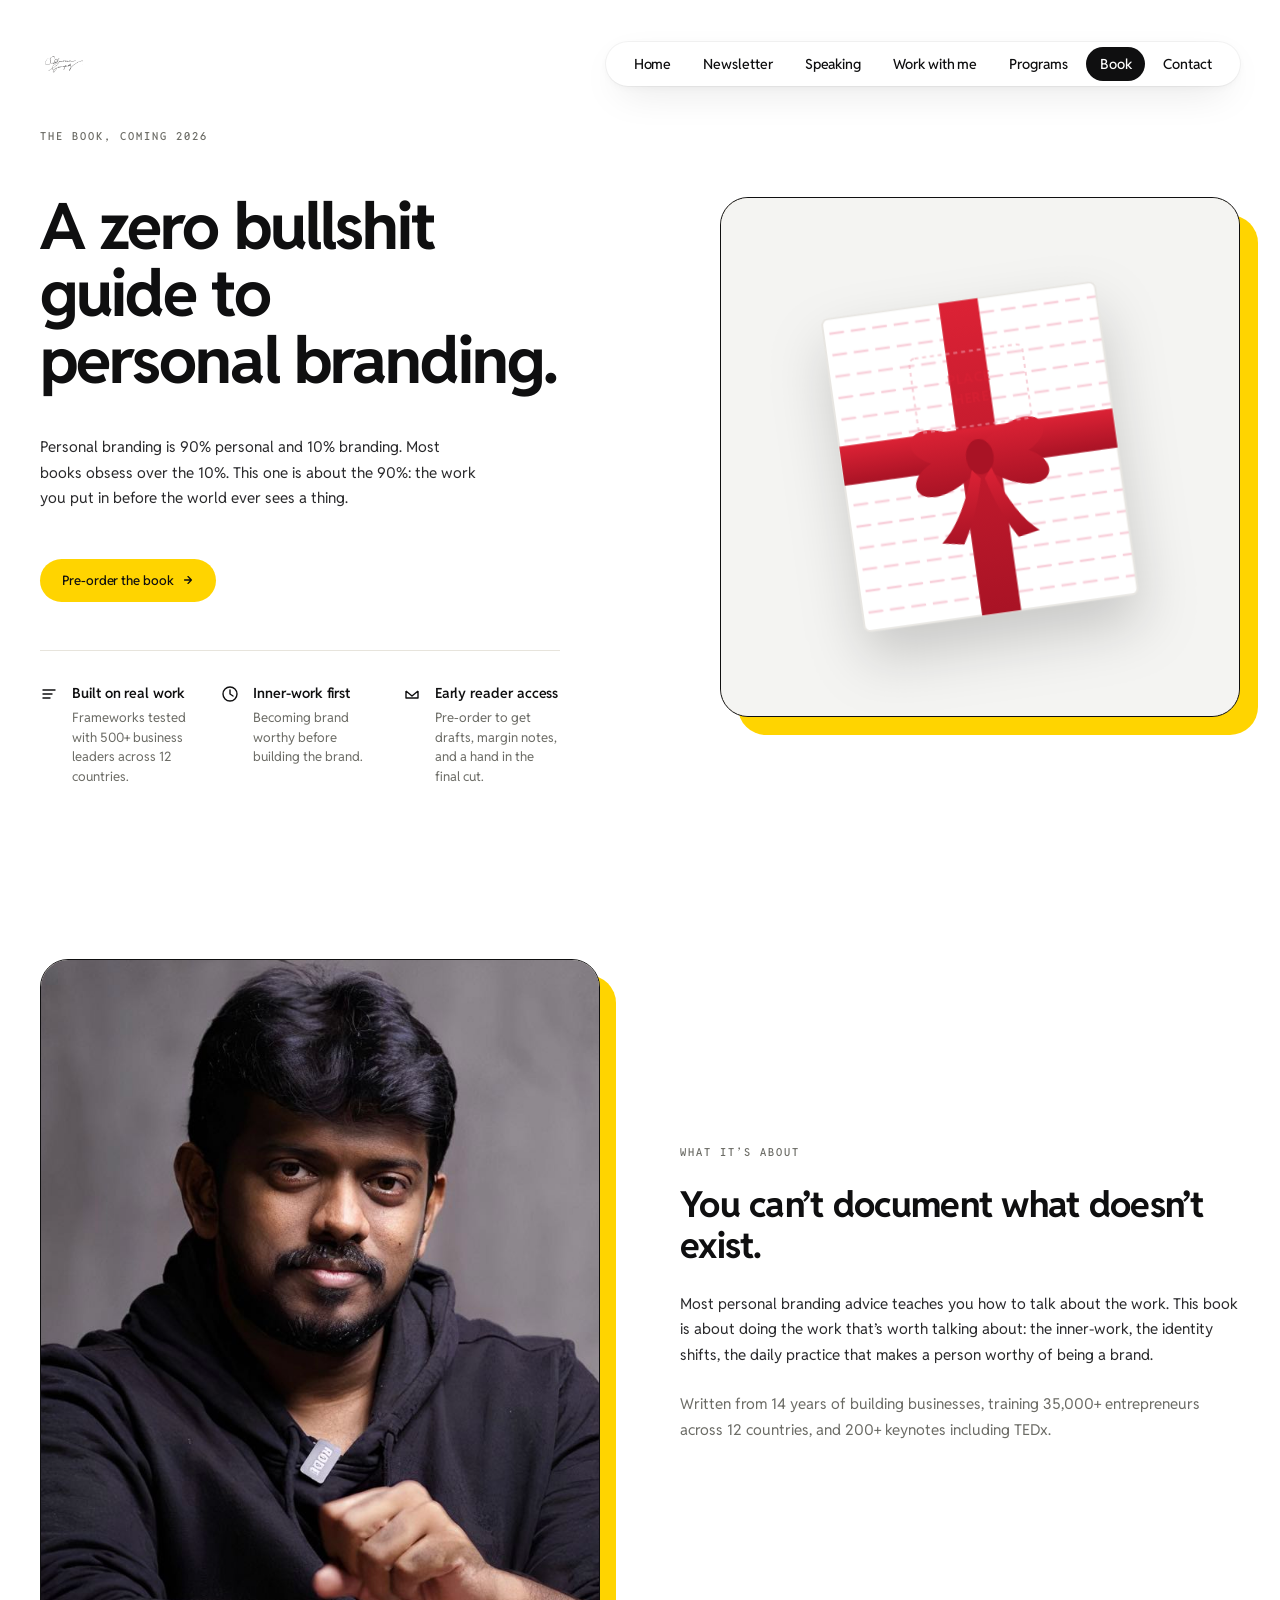
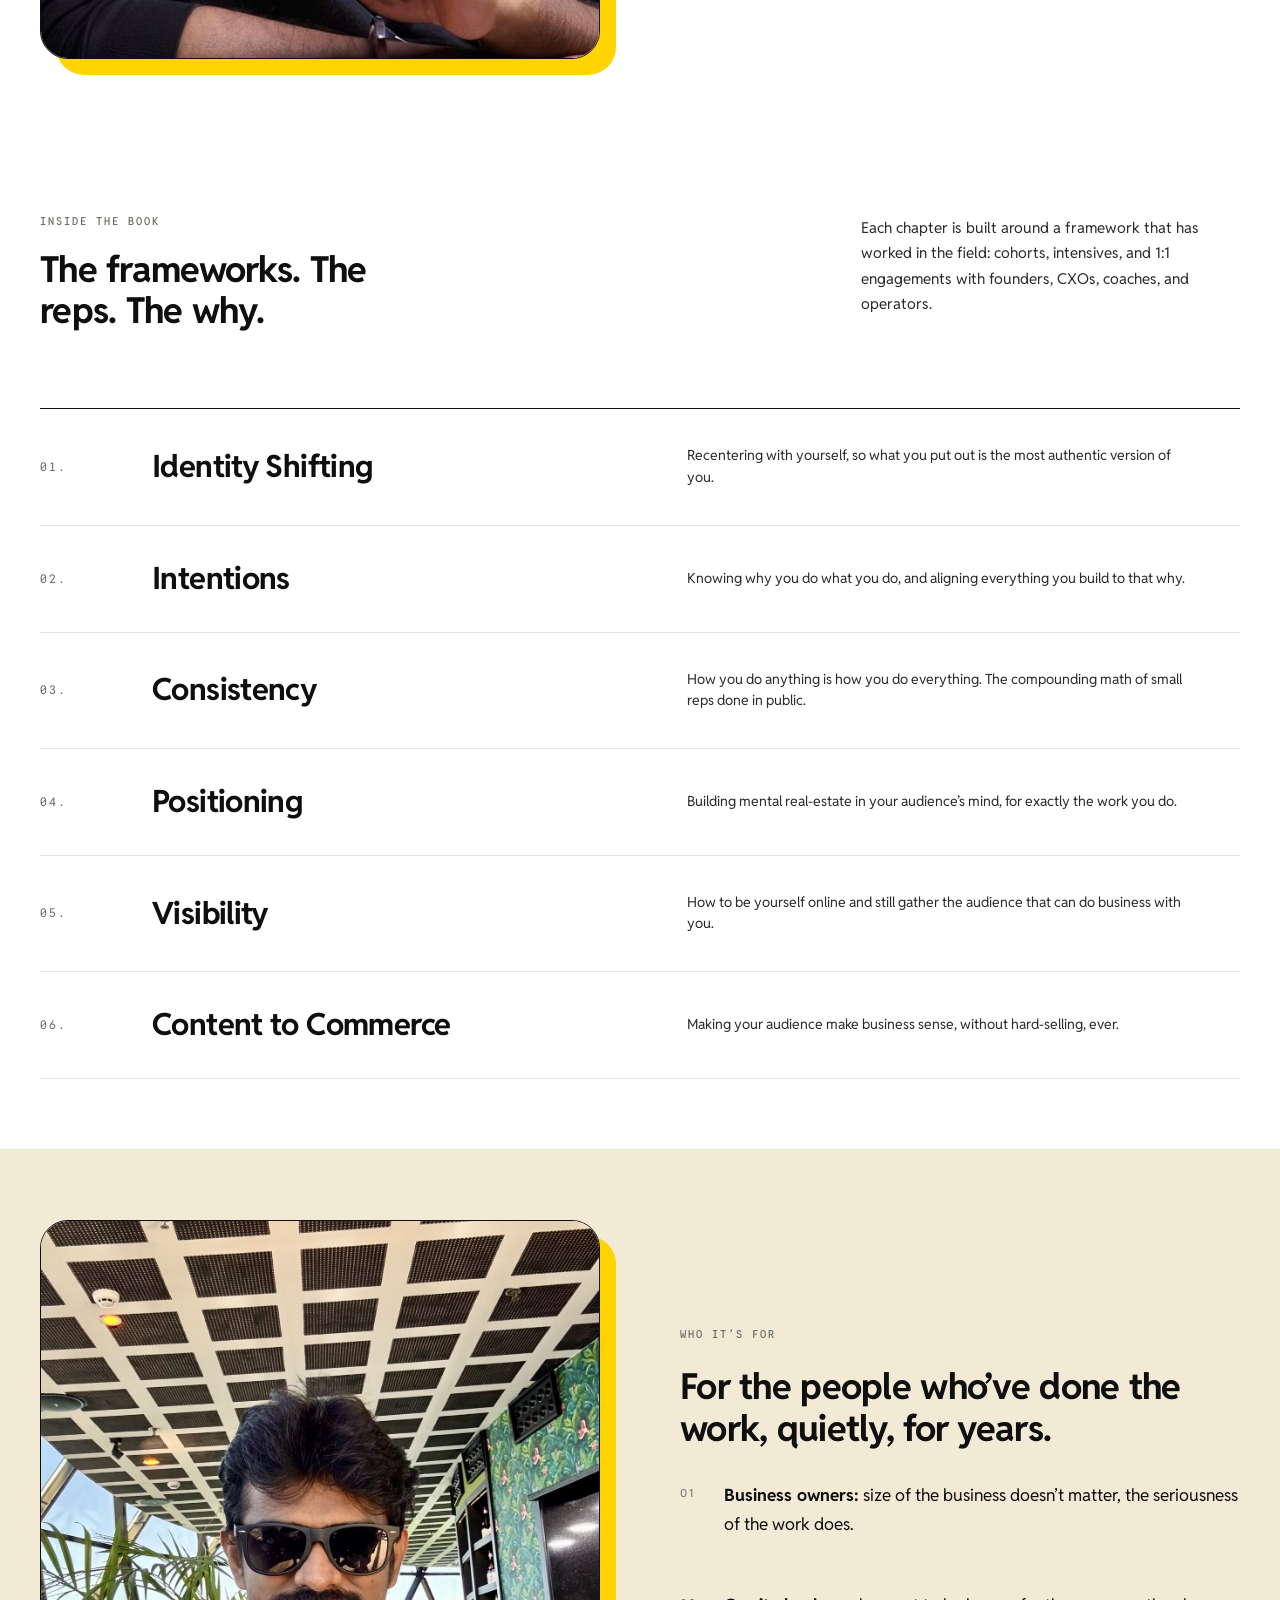
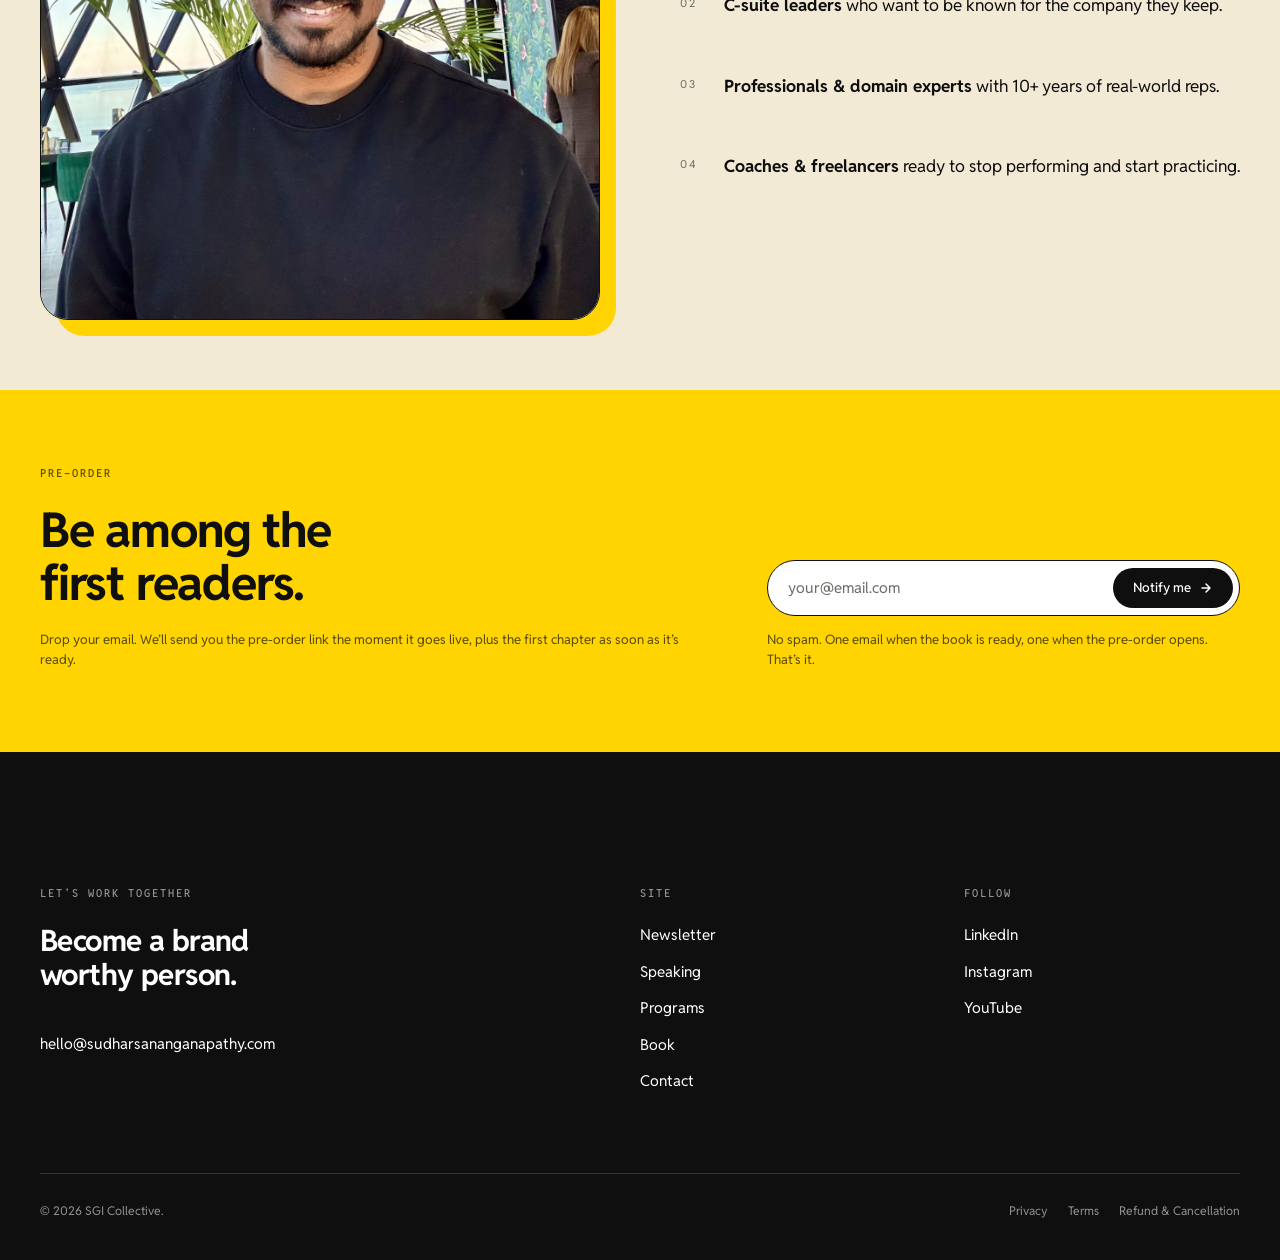
==== commit 66763945: "Fix signature images: correct bg removal and swap light/dark assignments signature-black.png = white" ====
--- a/book.html
+++ b/book.html
@@ -85,7 +85,7 @@
             <span class="logo__dot" aria-hidden="true"></span>
             <span>Hi! I&rsquo;m SG <span class="logo__wave" aria-hidden="true">👋🏽</span></span>
           </span>
-          <img src="images/signature-black.png" class="logo__sig" alt="Sudharsanan Ganapathy" />
+          <img src="images/signature-white.png" class="logo__sig" alt="Sudharsanan Ganapathy" />
         </a>
         <ul class="nav__links">
           <li><a href="index.html" class="nav__link">Home</a></li>
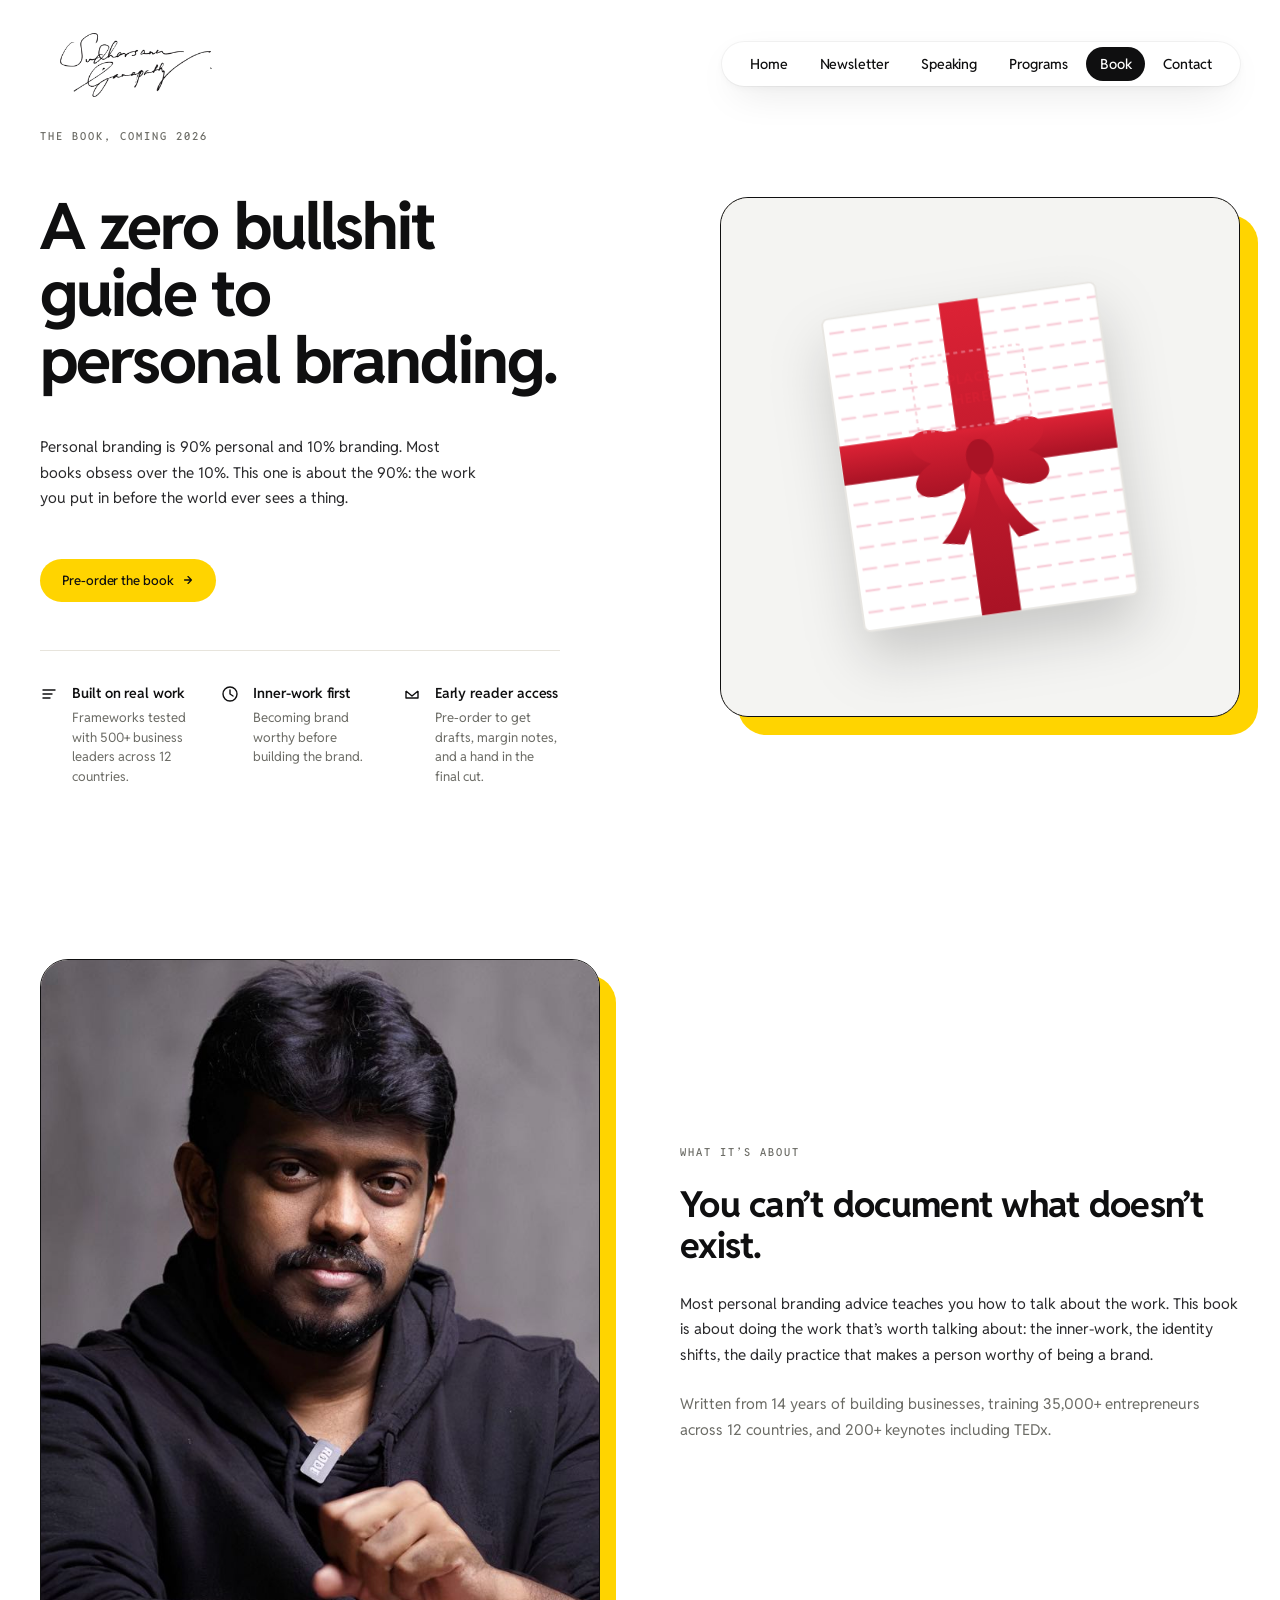
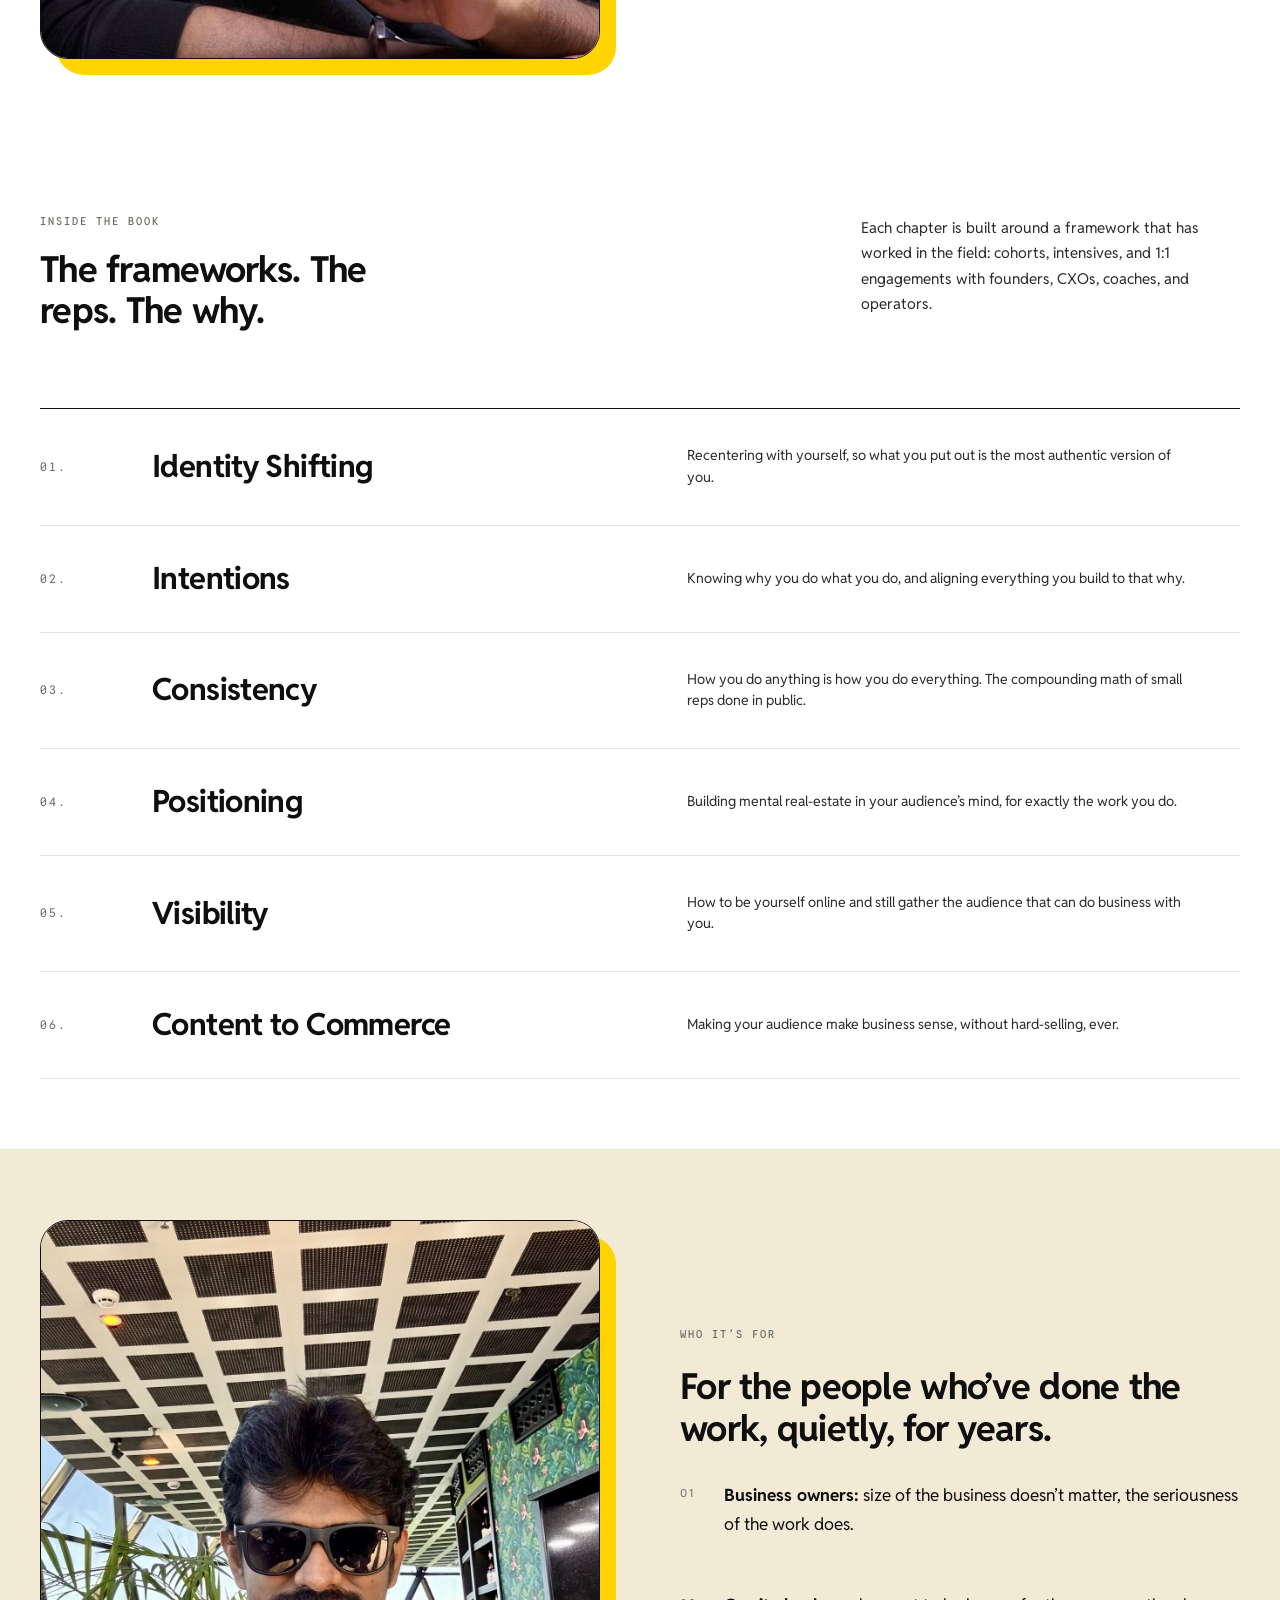
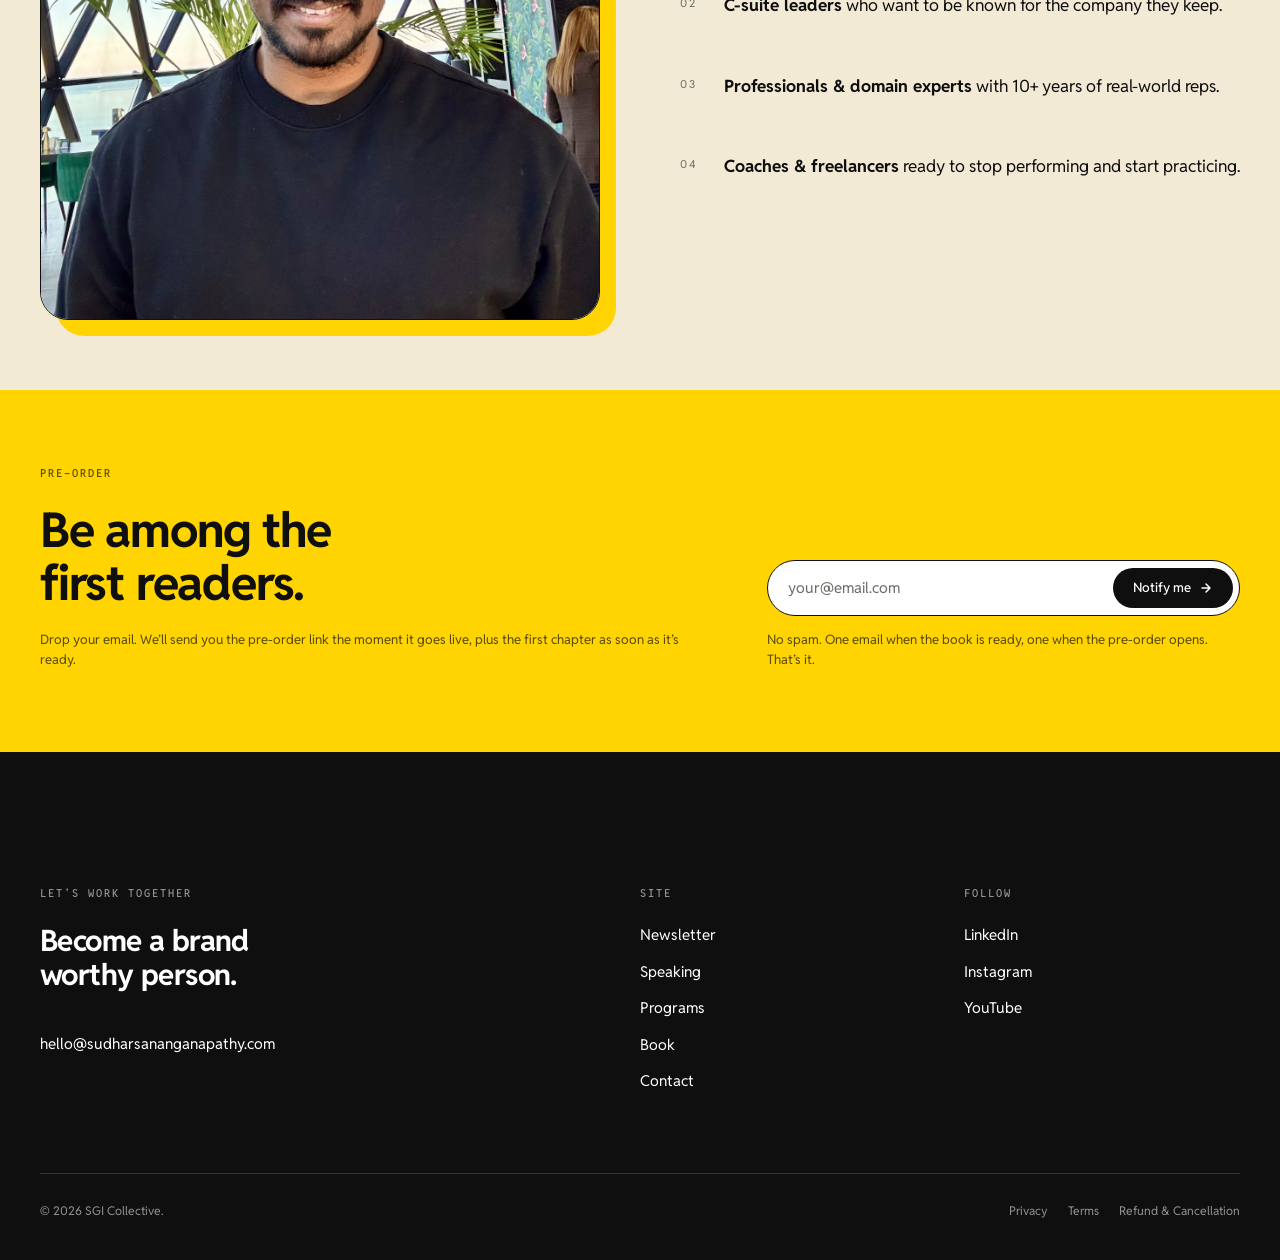
==== commit 63c85055: "Increase signature size to 192px, remove Work with me from all navs Co-Authored-By: Claude Sonnet 4." ====
--- a/book.html
+++ b/book.html
@@ -91,7 +91,6 @@
           <li><a href="index.html" class="nav__link">Home</a></li>
           <li><a href="newsletter.html" class="nav__link">Newsletter</a></li>
           <li><a href="speaking.html" class="nav__link">Speaking</a></li>
-          <li><a href="work-with-me.html" class="nav__link">Work with me</a></li>
           <li><a href="programs.html" class="nav__link">Programs</a></li>
           <li><a href="book.html" class="nav__link is-active">Book</a></li>
           <li><a href="contact.html" class="nav__link">Contact</a></li>
@@ -103,7 +102,6 @@
           <a href="index.html">Home</a>
           <a href="newsletter.html">Newsletter</a>
           <a href="speaking.html">Speaking</a>
-          <a href="work-with-me.html">Work with me</a>
           <a href="programs.html">Programs</a>
           <a href="book.html">Book</a>
           <a href="contact.html">Contact</a>
--- a/styles.css
+++ b/styles.css
@@ -240,7 +240,7 @@
 }
 
 .logo__sig {
-  height: 48px;
+  height: 192px;
   width: auto;
   display: block;
 }
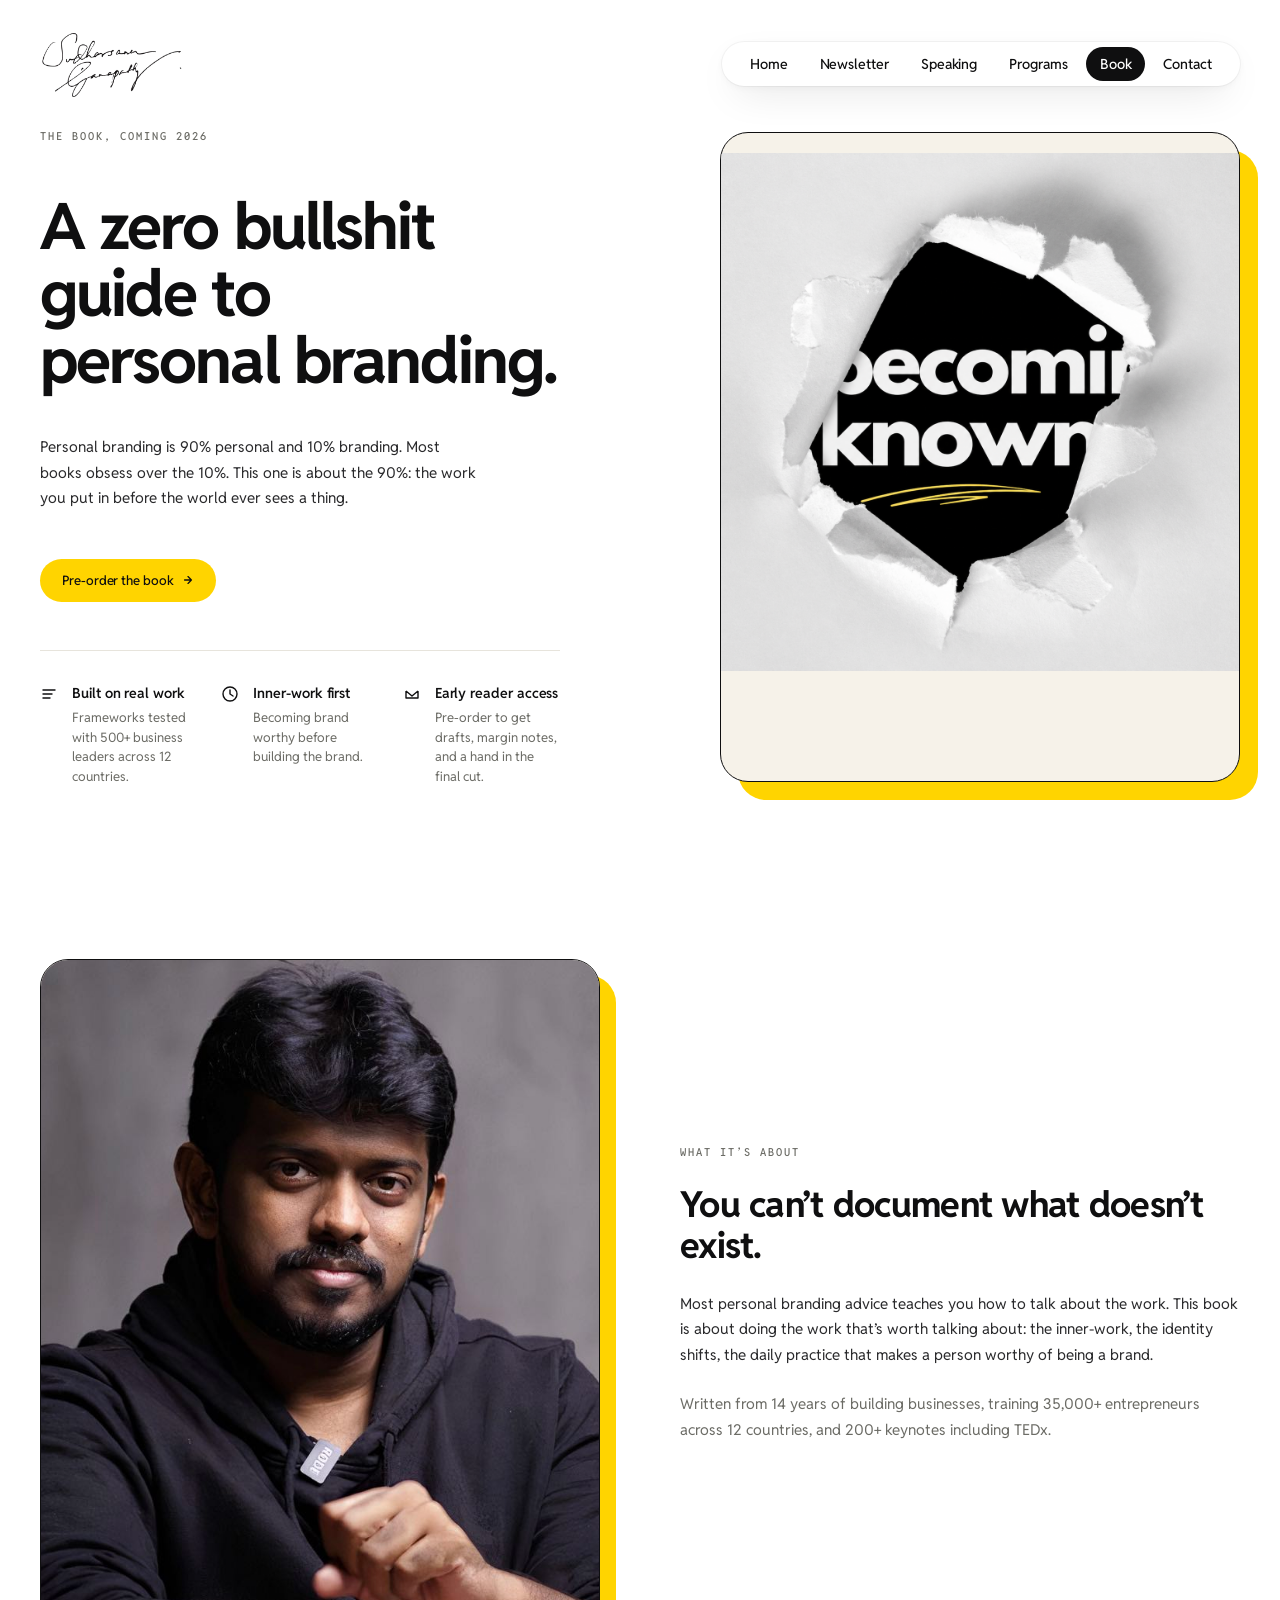
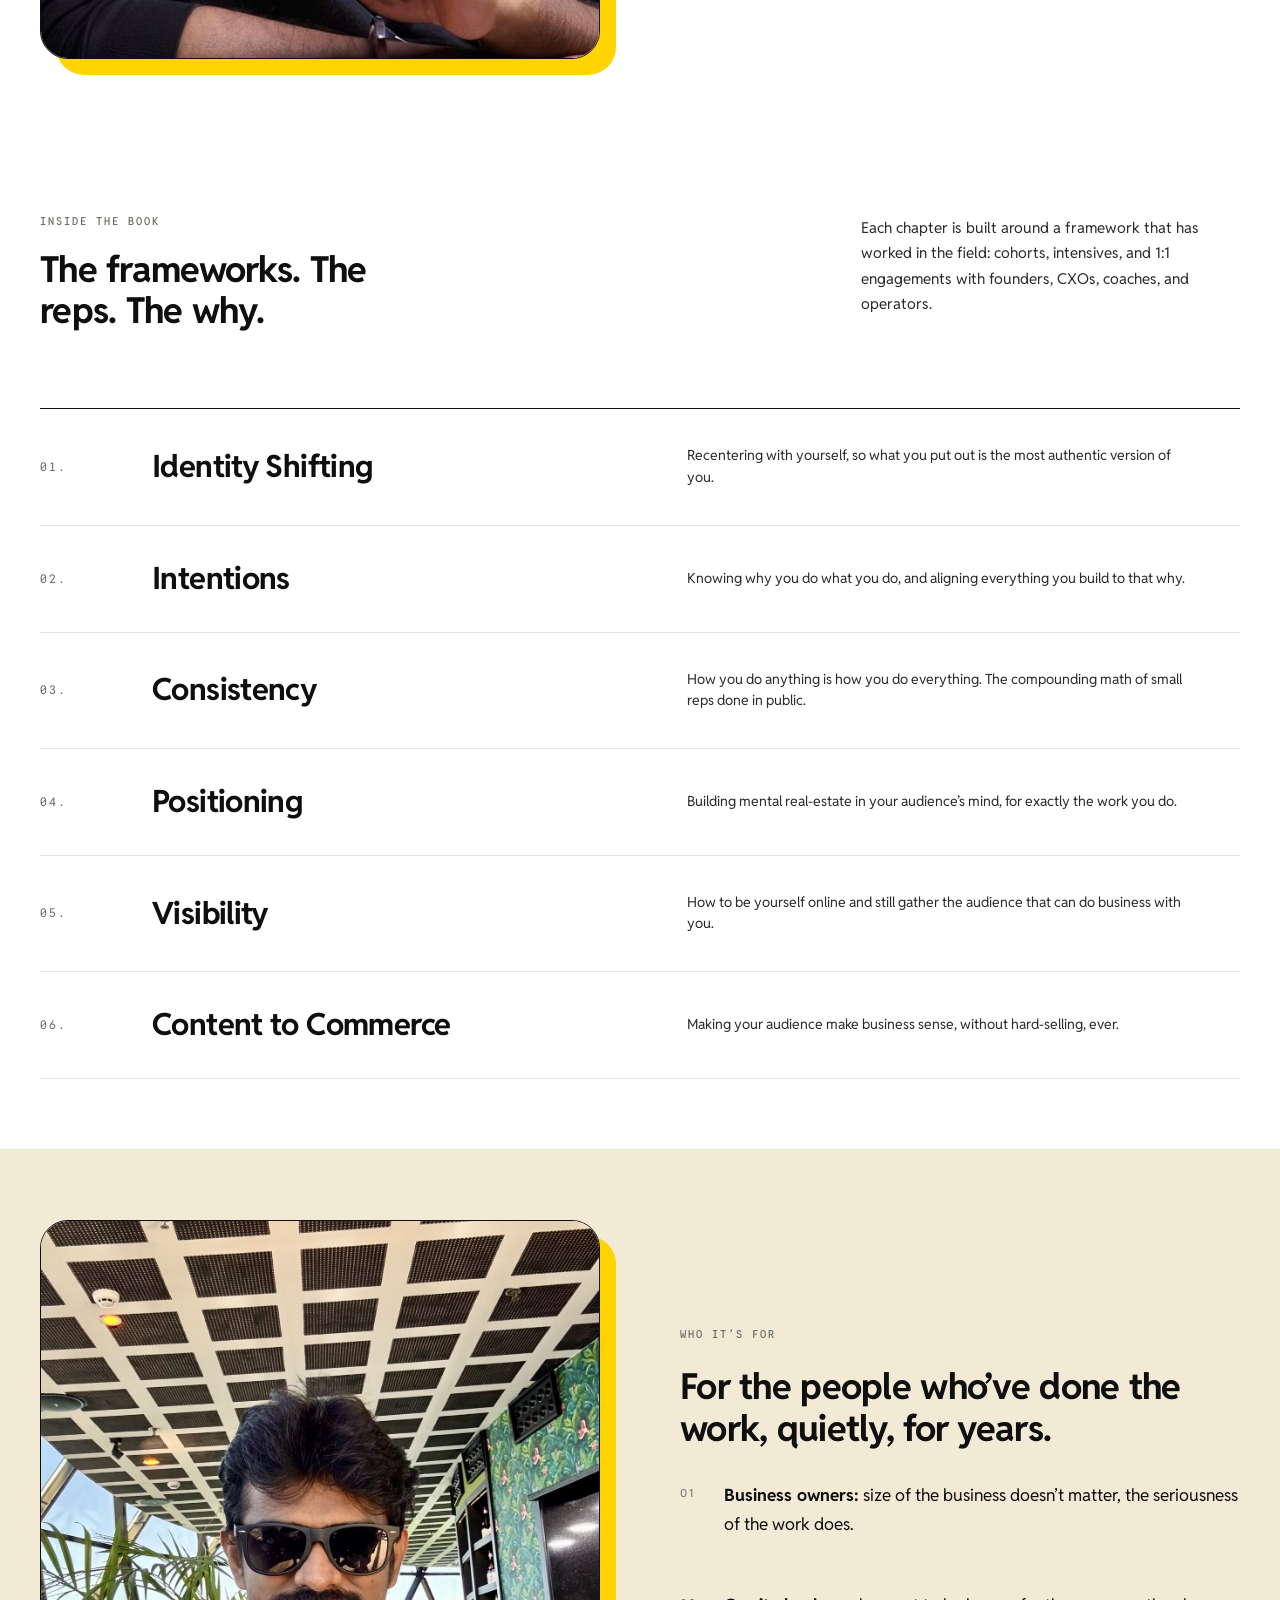
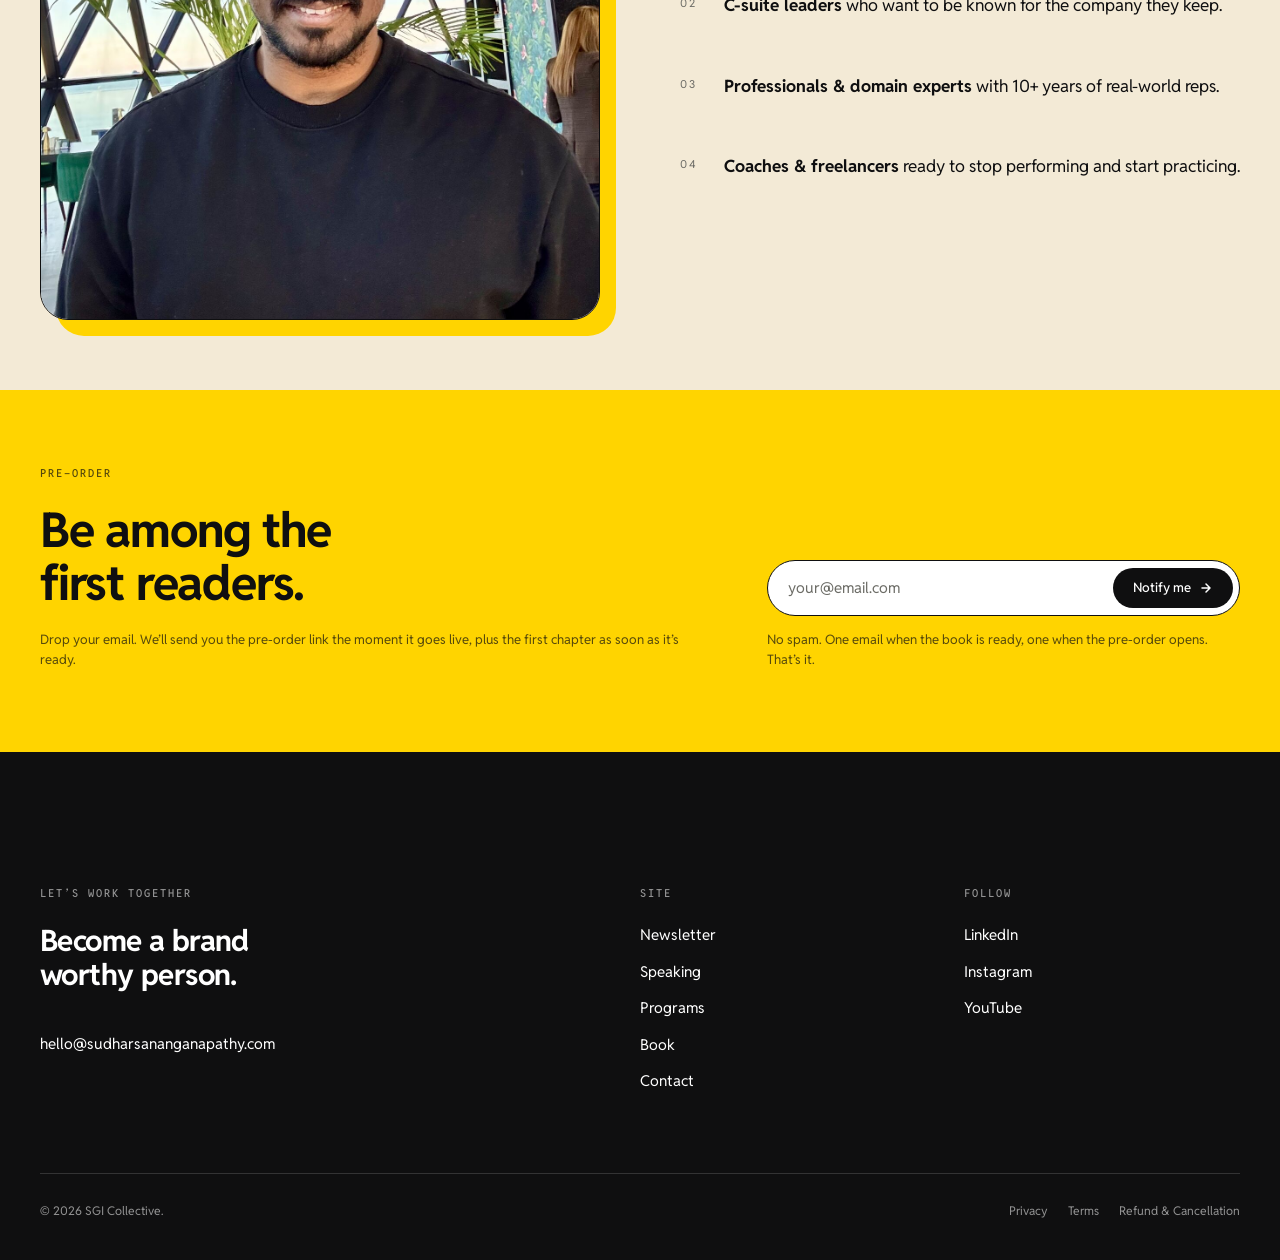
==== commit 6b3acc16: "Replace placeholder gift box with actual book cover image in hero Co-Authored-By: Claude Sonnet 4.6 " ====
--- a/book.html
+++ b/book.html
@@ -151,45 +151,8 @@
             </div>
           </div>
         </div>
-        <div class="hero__media hero__media--book reveal" style="aspect-ratio: 1 / 1;">
-          <!-- Replace this block with: <img src="images/book-wrapped.png" alt="The book, wrapped." /> once the image is generated. -->
-          <div class="gift-stage" aria-label="A book wrapped mysteriously, tied with a red ribbon">
-            <svg class="gift-stage__svg" viewBox="0 0 400 400" xmlns="http://www.w3.org/2000/svg" aria-hidden="true">
-              <defs>
-                <pattern id="dots" width="22" height="22" patternUnits="userSpaceOnUse">
-                  <line x1="0" y1="11" x2="14" y2="11" stroke="#f7c8d4" stroke-width="2.4" stroke-linecap="round"/>
-                </pattern>
-                <linearGradient id="ribbonShade" x1="0" y1="0" x2="0" y2="1">
-                  <stop offset="0" stop-color="#dc2235"/>
-                  <stop offset="1" stop-color="#a91325"/>
-                </linearGradient>
-              </defs>
-              <!-- box body -->
-              <rect x="60" y="40" width="280" height="320" rx="6" fill="#ffffff"/>
-              <rect x="60" y="40" width="280" height="320" rx="6" fill="url(#dots)" opacity="0.85"/>
-              <!-- box edge shadow -->
-              <rect x="60" y="40" width="280" height="320" rx="6" fill="none" stroke="#e8e6e2" stroke-width="2"/>
-              <!-- ribbon vertical -->
-              <rect x="180" y="40" width="40" height="320" fill="url(#ribbonShade)"/>
-              <!-- ribbon horizontal -->
-              <rect x="60" y="170" width="280" height="40" fill="url(#ribbonShade)"/>
-              <!-- bow -->
-              <g transform="translate(200 190)">
-                <path d="M0 0 C -60 -50, -90 -10, -50 10 C -90 30, -60 70, 0 20 Z" fill="url(#ribbonShade)"/>
-                <path d="M0 0 C 60 -50, 90 -10, 50 10 C 90 30, 60 70, 0 20 Z" fill="url(#ribbonShade)"/>
-                <ellipse cx="0" cy="10" rx="14" ry="18" fill="#a91325"/>
-                <!-- ribbon tails -->
-                <path d="M -10 22 C -22 60, -36 80, -50 92 L -28 96 C -18 80, -8 56, -2 32 Z" fill="url(#ribbonShade)"/>
-                <path d="M 10 22 C 22 60, 36 80, 50 92 L 28 96 C 18 80, 8 56, 2 32 Z" fill="url(#ribbonShade)"/>
-              </g>
-              <!-- subtle title placeholder -->
-              <g opacity="0.55" transform="translate(200 130)">
-                <rect x="-58" y="-38" width="116" height="76" rx="6" fill="none" stroke="#f1a9b8" stroke-width="2" stroke-dasharray="4 4"/>
-                <text x="0" y="-6" text-anchor="middle" font-family="Reddit Sans, system-ui, sans-serif" font-weight="700" font-size="14" fill="#dc2235" letter-spacing="0.04em">PLACE</text>
-                <text x="0" y="14" text-anchor="middle" font-family="Reddit Sans, system-ui, sans-serif" font-weight="700" font-size="14" fill="#dc2235" letter-spacing="0.04em">HERE</text>
-              </g>
-            </svg>
-          </div>
+        <div class="hero__media hero__media--book reveal">
+          <img src="images/book-cover.png" alt="The book — Sudharsanan Ganapathy" style="width:100%;height:100%;object-fit:contain;" />
         </div>
       </div>
     </section>
--- a/styles.css
+++ b/styles.css
@@ -240,9 +240,17 @@
 }
 
 .logo__sig {
-  height: 192px;
+  height: 120px;
   width: auto;
   display: block;
+  margin-left: -8px;
+}
+
+@media (min-width: 768px) {
+  .logo__sig {
+    height: 192px;
+    margin-left: -16px;
+  }
 }
 
 .nav__links {
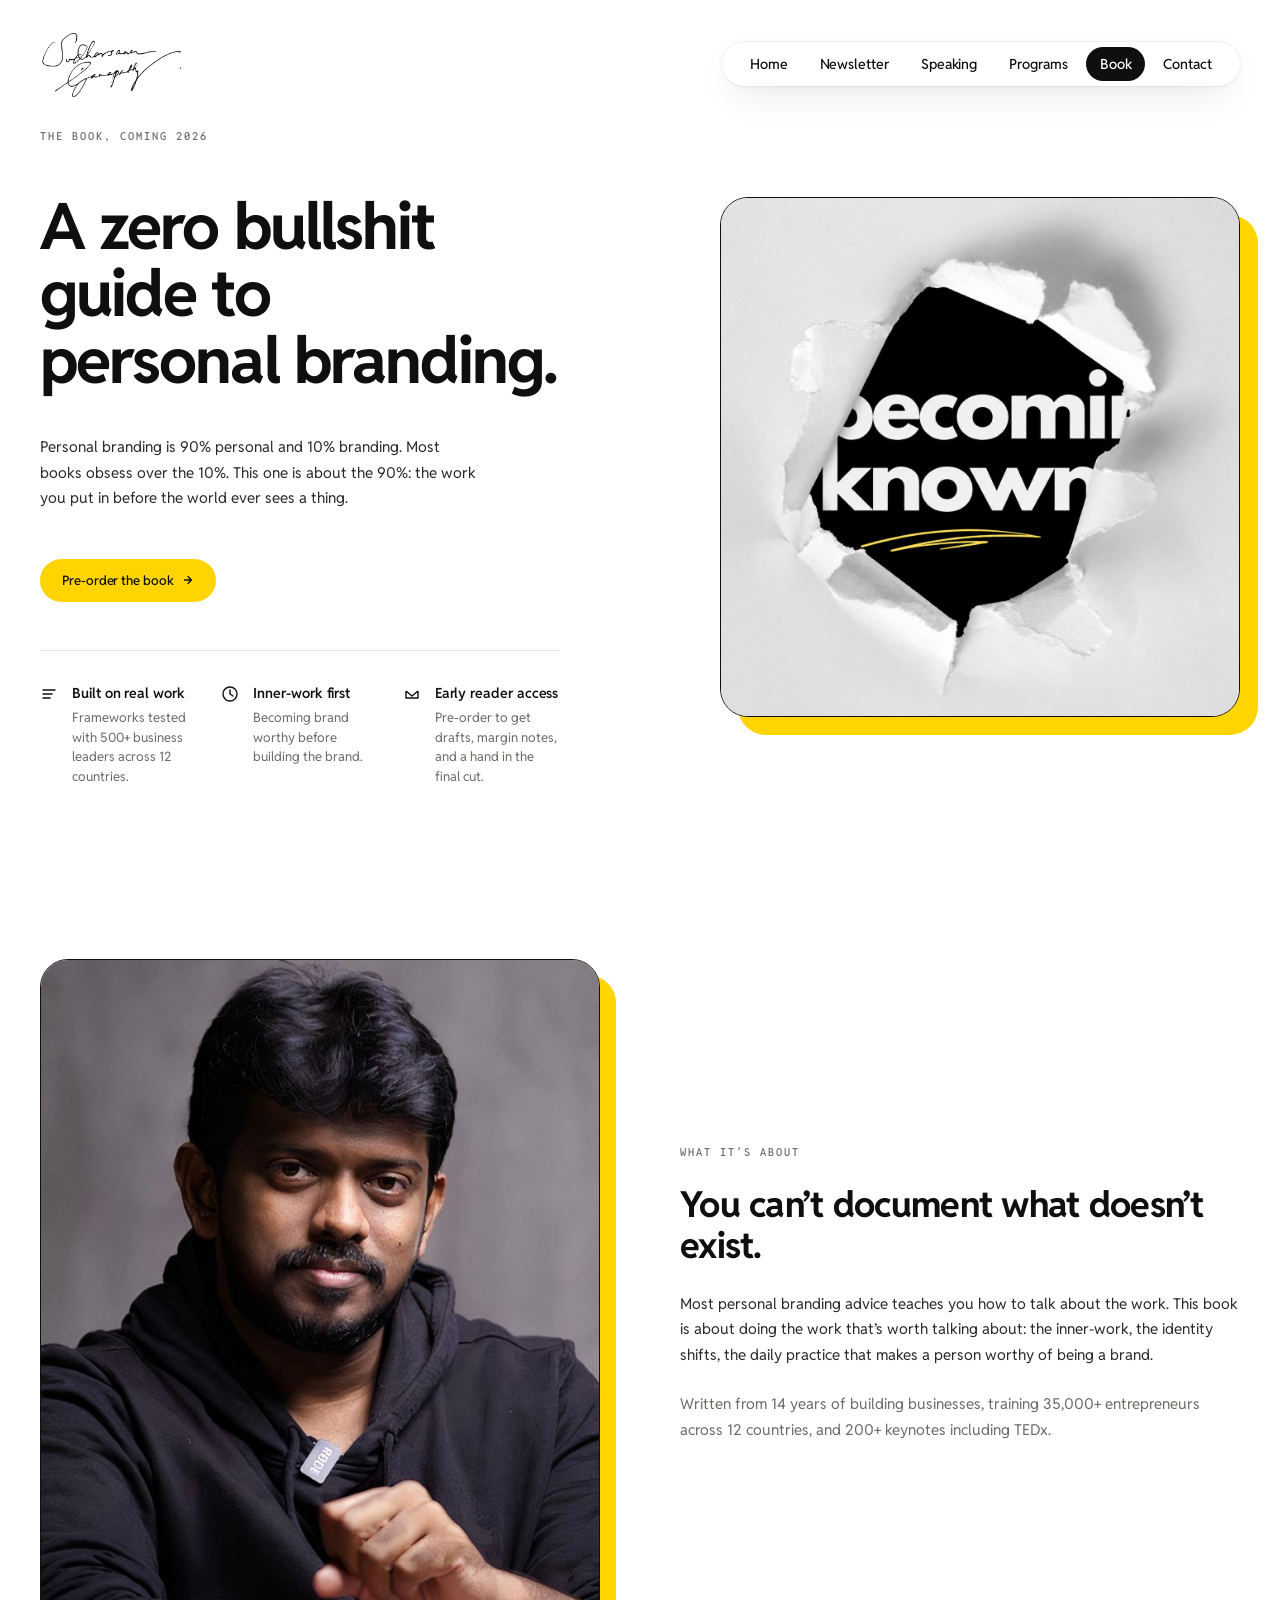
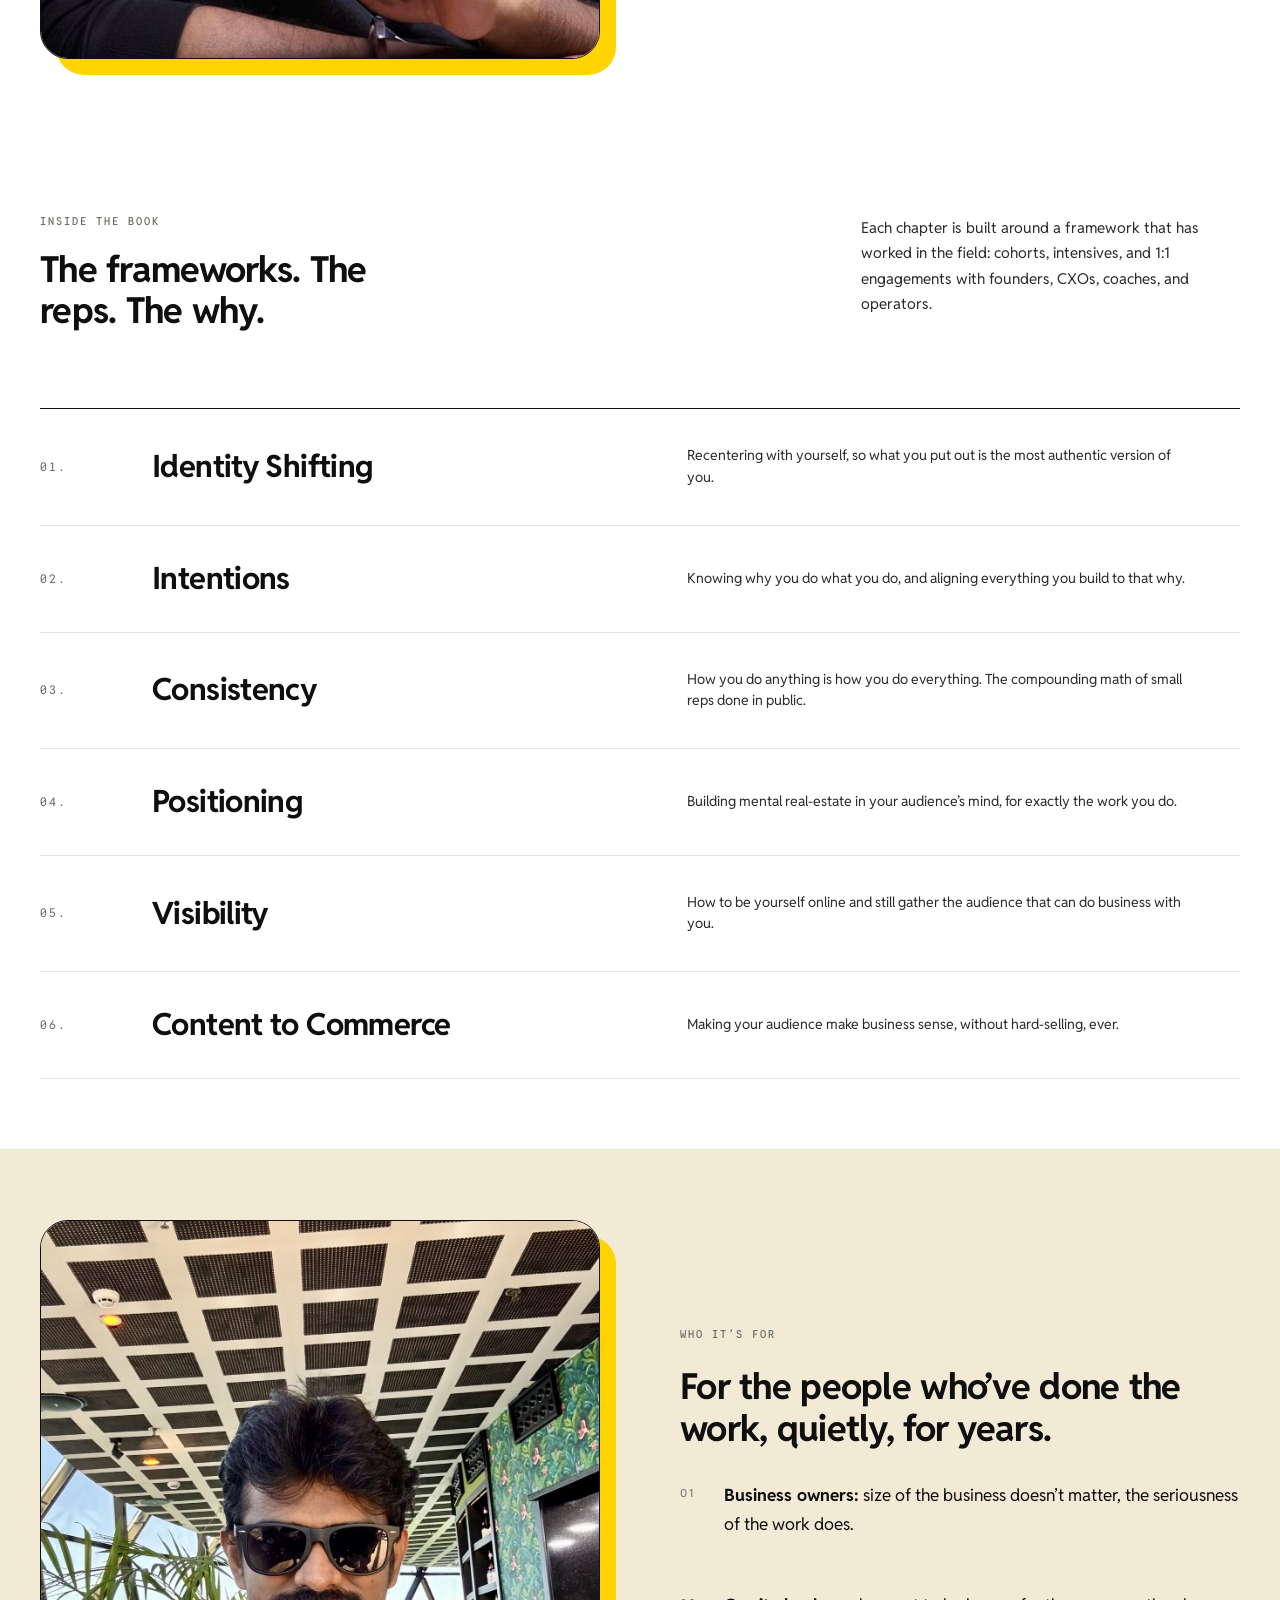
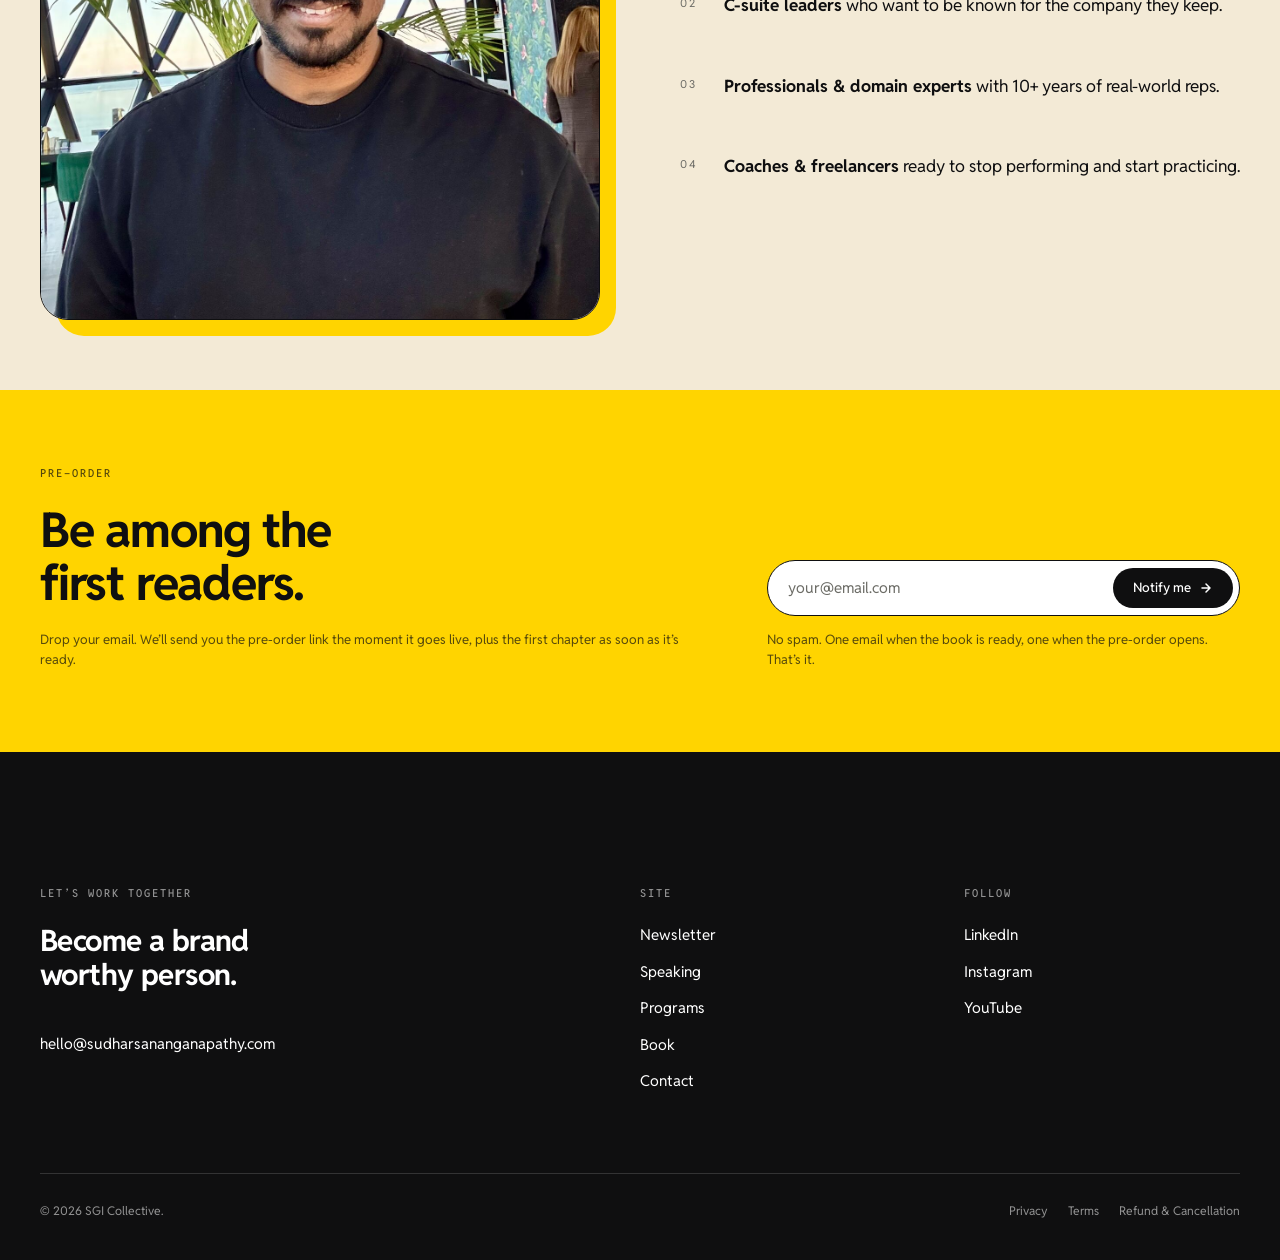
==== commit c69a3859: "Fix book hero: restore square aspect ratio on image container Co-Authored-By: Claude Sonnet 4.6 <nor" ====
--- a/book.html
+++ b/book.html
@@ -151,7 +151,7 @@
             </div>
           </div>
         </div>
-        <div class="hero__media hero__media--book reveal">
+        <div class="hero__media hero__media--book reveal" style="aspect-ratio:1/1;overflow:hidden;display:flex;align-items:center;justify-content:center;">
           <img src="images/book-cover.png" alt="The book — Sudharsanan Ganapathy" style="width:100%;height:100%;object-fit:contain;" />
         </div>
       </div>
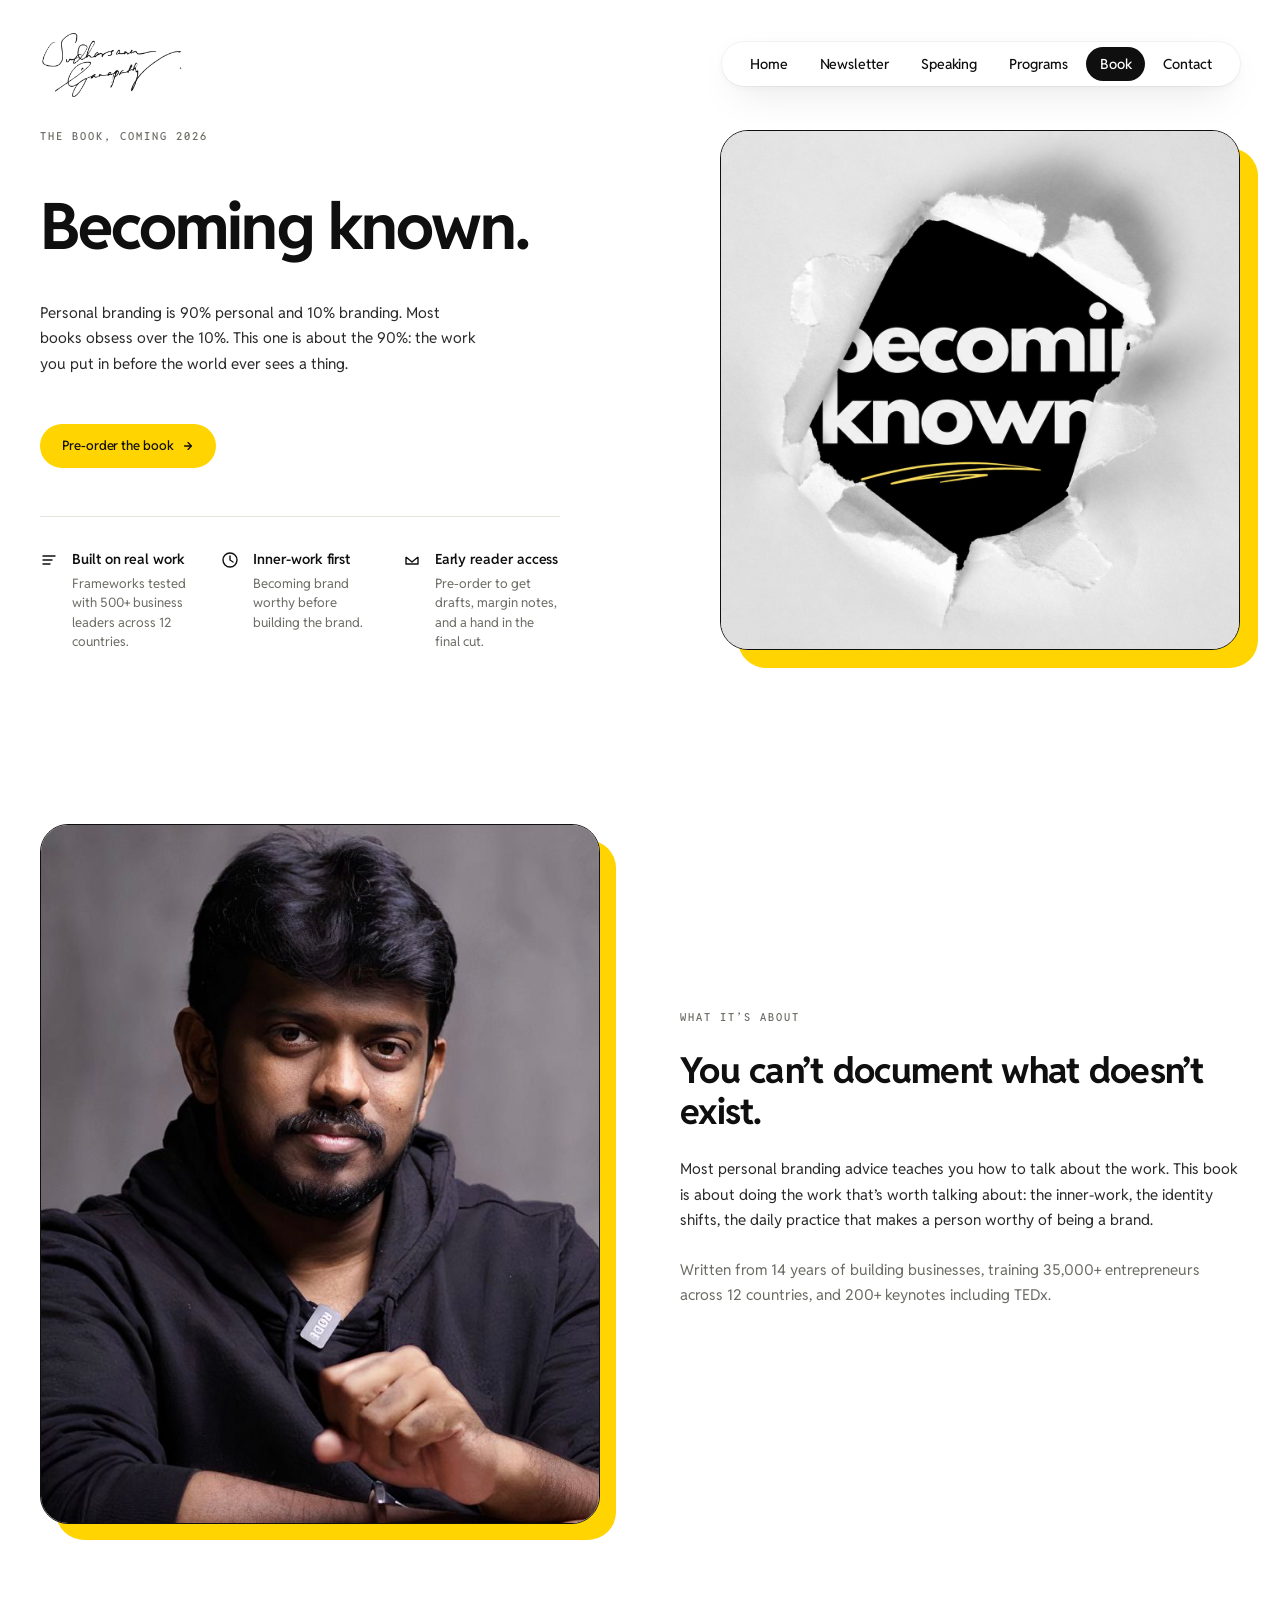
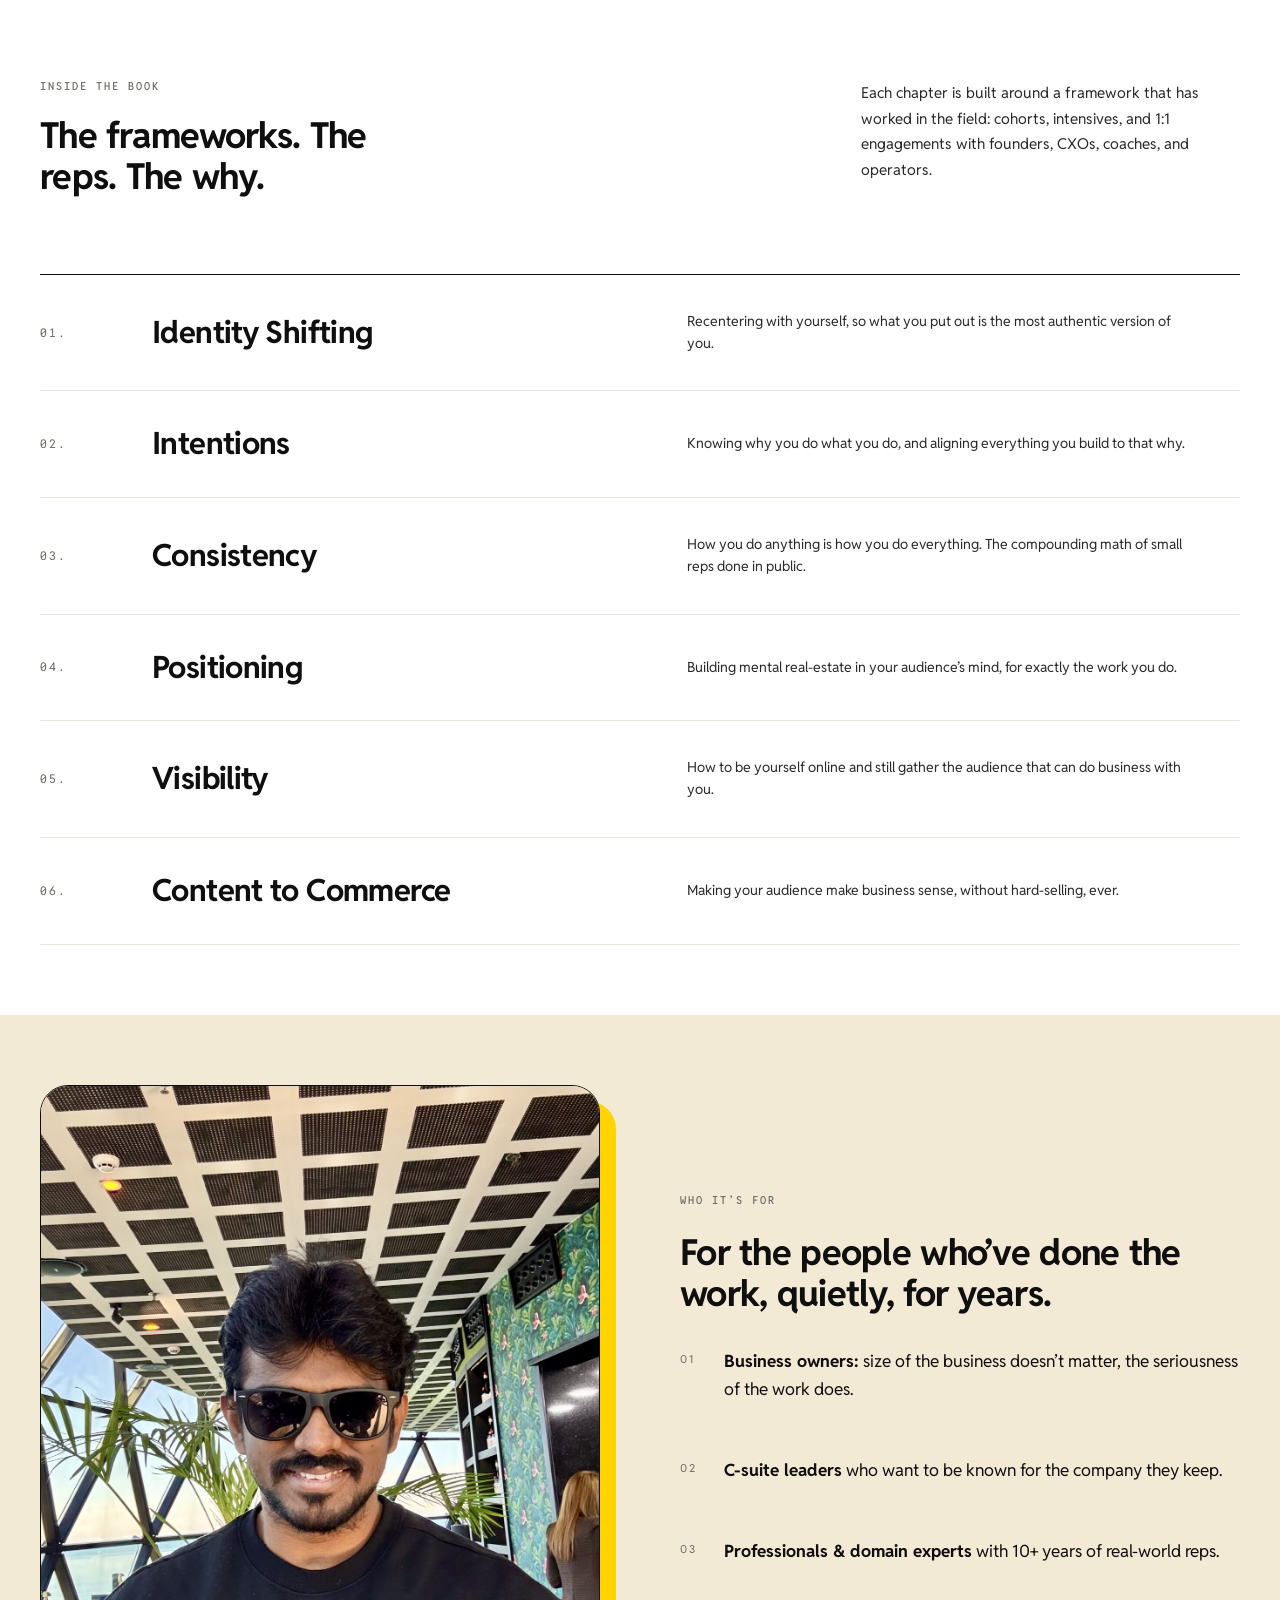
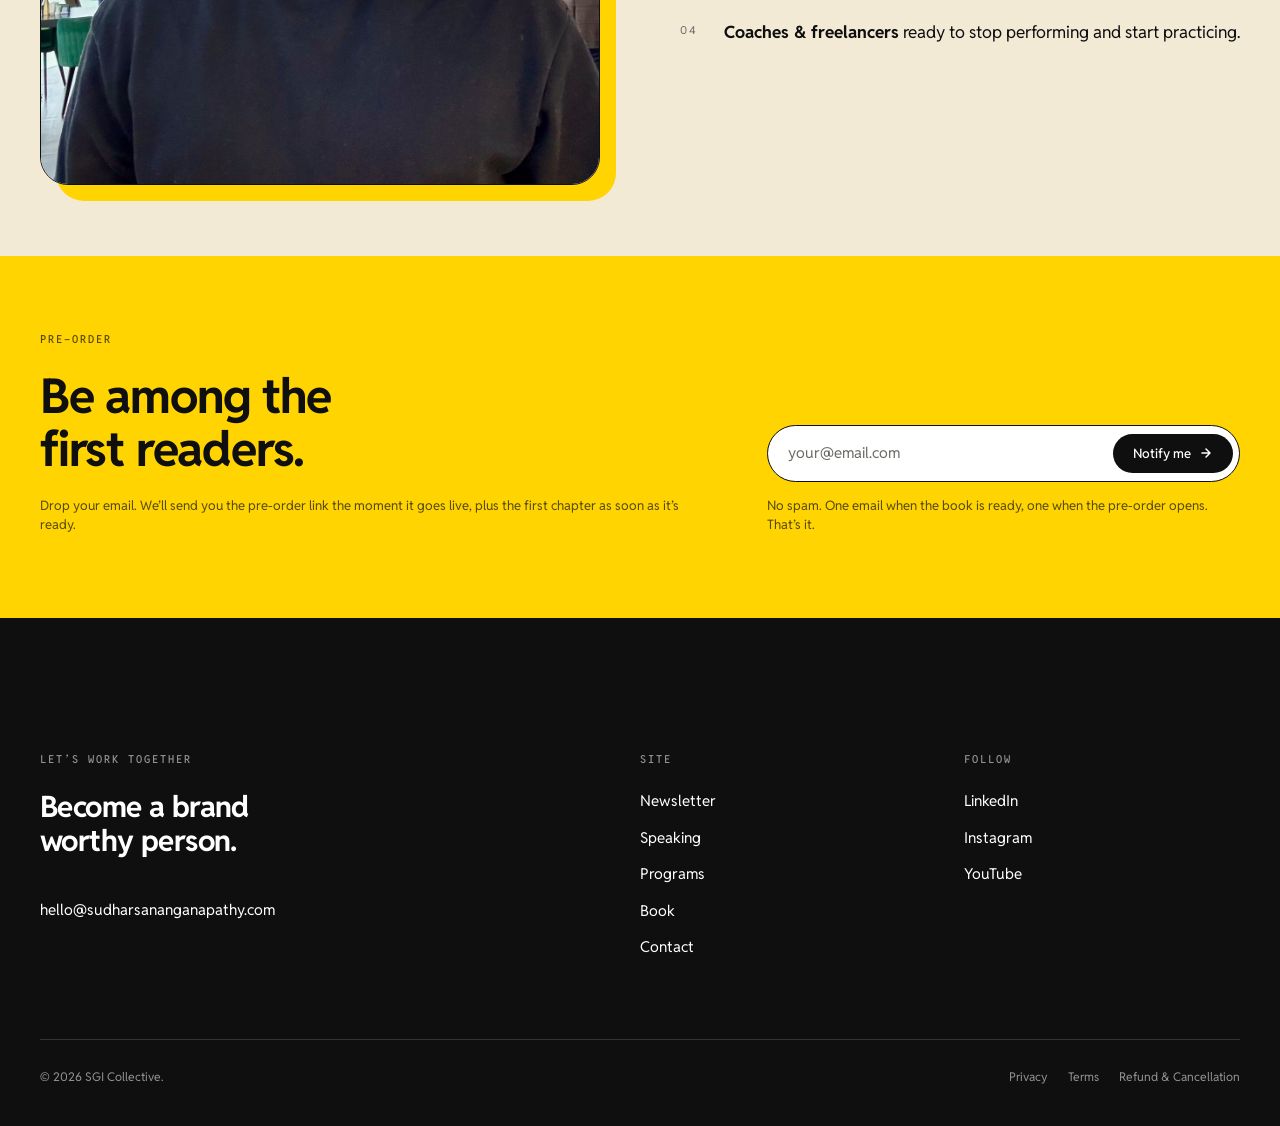
==== commit a0556408: "Replace 3D book mock with cover image on home, retitle both pages to Becoming Known Co-Authored-By: " ====
--- a/book.html
+++ b/book.html
@@ -114,7 +114,7 @@
       <div class="hero__inner">
         <div class="hero__text reveal">
           <div class="eyebrow hero__kicker">The book, coming 2026</div>
-          <h1 class="display-xxl">A zero bullshit guide to personal&nbsp;branding.</h1>
+          <h1 class="display-xxl">Becoming known.</h1>
           <p class="hero__sub">
             Personal branding is 90% personal and 10% branding. Most books
             obsess over the 10%. This one is about the 90%: the work
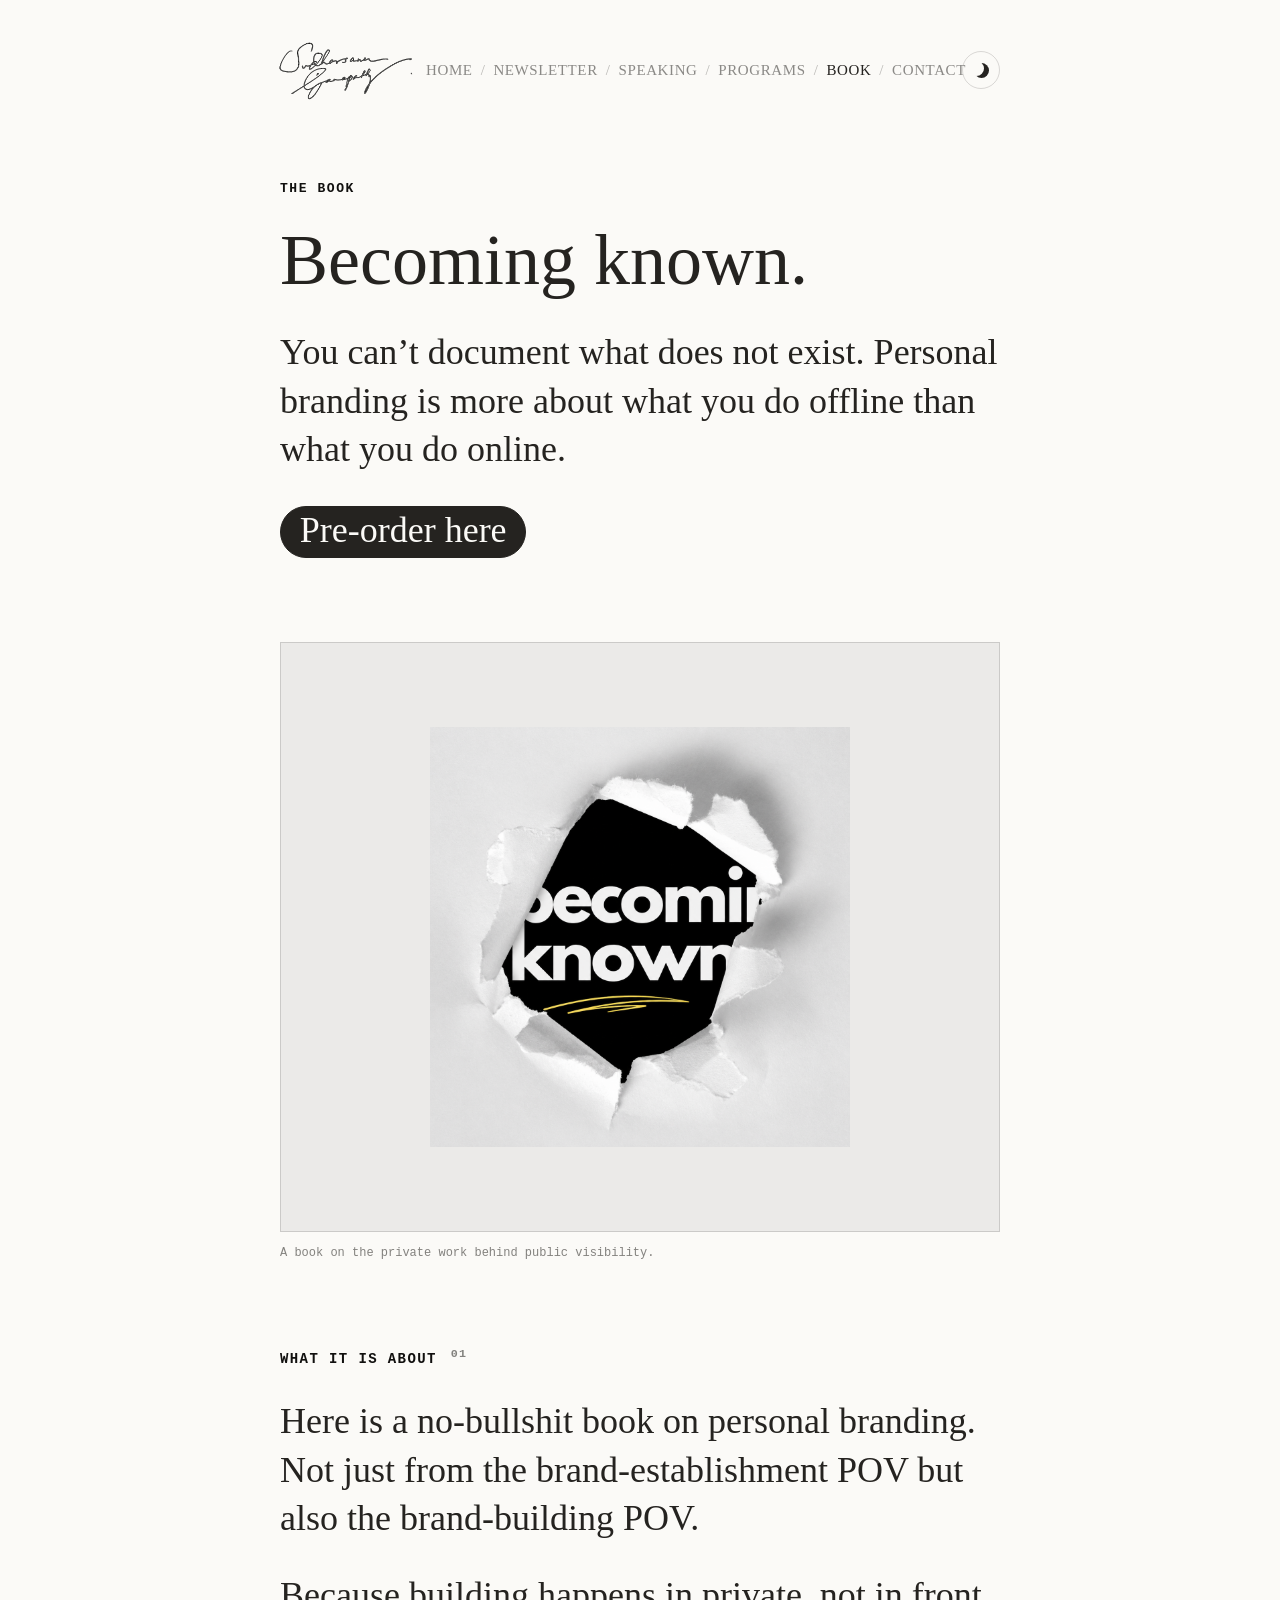
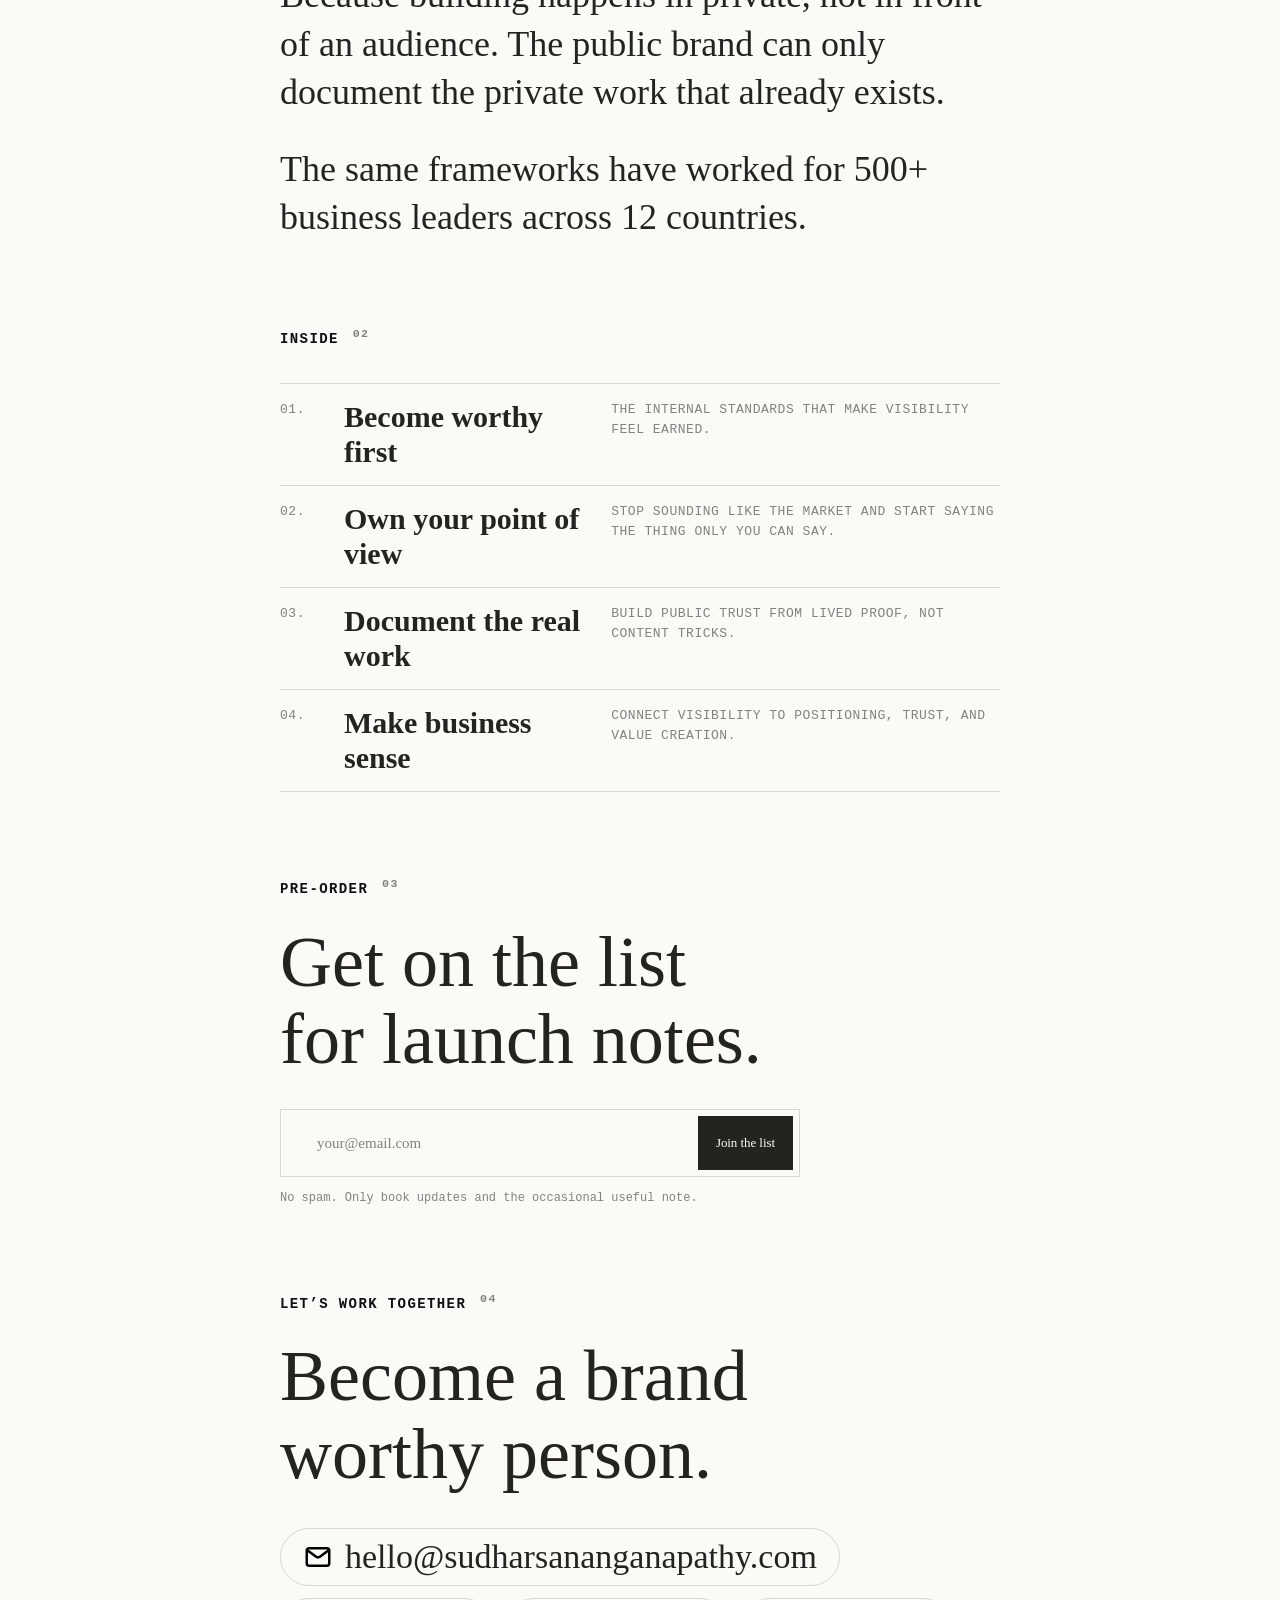
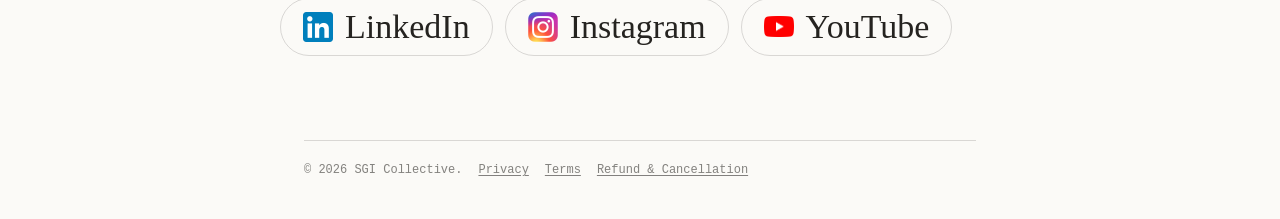
==== commit f025159b: "Redesign static site pages" ====
--- a/book.html
+++ b/book.html
@@ -4,363 +4,128 @@
     <meta charset="utf-8" />
     <meta name="viewport" content="width=device-width, initial-scale=1" />
     <title>The Book | Sudharsanan Ganapathy</title>
-    <meta
-      name="description"
-      content="Zero bullshit guide to personal branding. Personal branding is 90% personal, 10% branding. This is the book about the 90%."
-    />
+    <meta name="description" content="Becoming Known, a no-bullshit book on personal branding by Sudharsanan Ganapathy." />
     <link rel="preconnect" href="https://fonts.googleapis.com" />
     <link rel="preconnect" href="https://fonts.gstatic.com" crossorigin />
+    <link rel="preconnect" href="https://mattrothenberg.com" />
     <link href="https://fonts.googleapis.com/css2?family=Reddit+Mono:wght@400;500&family=Reddit+Sans:wght@300;400;500;600;700;800&display=swap" rel="stylesheet" />
     <link rel="stylesheet" href="styles.css" />
-    <style>
-      /* Book page only — keep yellow shadow stable on hover (no glitch) */
-      .hero__media.hero__media--book,
-      .hero__media.hero__media--book:hover {
-        transform: none;
-        box-shadow: 18px 18px 0 0 var(--signal);
-        transition: none;
-      }
-      @media (max-width: 899px) {
-        .hero__media.hero__media--book,
-        .hero__media.hero__media--book:hover {
-          box-shadow: 12px 12px 0 0 var(--signal);
-        }
-      }
-      /* Book page only — wrapped-gift visual */
-      .gift-stage {
-        position: relative;
-        aspect-ratio: 1 / 1;
-        max-width: 560px;
-        margin: 0 auto;
-        background: #f4f4f2;
-        border-radius: 28px;
-        overflow: hidden;
-        display: flex;
-        align-items: center;
-        justify-content: center;
-        box-shadow: 0 30px 60px -30px rgba(0,0,0,0.18);
-      }
-      .gift-stage__photo {
-        position: absolute; inset: 0;
-        width: 100%; height: 100%;
-        object-fit: cover;
-      }
-      .gift-stage__svg {
-        width: 76%;
-        filter: drop-shadow(0 28px 28px rgba(0,0,0,0.18));
-        transform: rotate(-8deg);
-      }
-      .book-bullets {
-        display: grid;
-        gap: 20px;
-        margin-top: 32px;
-      }
-      .book-bullet {
-        display: grid;
-        grid-template-columns: 28px 1fr;
-        gap: 16px;
-        align-items: start;
-      }
-      .book-bullet__num {
-        font-family: var(--font-mono);
-        font-size: 11px;
-        letter-spacing: 0.18em;
-        text-transform: uppercase;
-        color: var(--muted);
-        padding-top: 4px;
-      }
-      .book-bullet__text {
-        font-size: 17px;
-        line-height: 1.7;
-        color: var(--ink);
-      }
-      .book-bullet__text strong { font-weight: 700; }
-    </style>
   </head>
-  <body>
-    <header class="nav">
-      <div class="nav__inner">
-        <a href="index.html" class="logo">
-          <span class="logo__text">
-            <span class="logo__dot" aria-hidden="true"></span>
-            <span>Hi! I&rsquo;m SG <span class="logo__wave" aria-hidden="true">👋🏽</span></span>
-          </span>
-          <img src="images/signature-white.png" class="logo__sig" alt="Sudharsanan Ganapathy" />
-        </a>
-        <ul class="nav__links">
-          <li><a href="index.html" class="nav__link">Home</a></li>
-          <li><a href="newsletter.html" class="nav__link">Newsletter</a></li>
-          <li><a href="speaking.html" class="nav__link">Speaking</a></li>
-          <li><a href="programs.html" class="nav__link">Programs</a></li>
-          <li><a href="book.html" class="nav__link is-active">Book</a></li>
-          <li><a href="contact.html" class="nav__link">Contact</a></li>
-        </ul>
-        <button class="nav__burger" aria-label="Menu"><span></span><span></span></button>
-      </div>
-      <div class="nav__sheet">
-        <div class="nav__sheet-inner">
-          <a href="index.html">Home</a>
-          <a href="newsletter.html">Newsletter</a>
-          <a href="speaking.html">Speaking</a>
-          <a href="programs.html">Programs</a>
-          <a href="book.html">Book</a>
-          <a href="contact.html">Contact</a>
-        </div>
-      </div>
+  <body class="home-editorial" data-theme="light">
+    <header class="ed-nav" aria-label="Primary navigation">
+      <a href="index.html" class="ed-logo">
+        <span class="logo__text">
+          <span class="logo__dot" aria-hidden="true"></span>
+          <span>Hi! I&rsquo;m SG <span class="logo__wave" aria-hidden="true">👋🏽</span></span>
+        </span>
+        <img src="images/signature-white.png" class="ed-logo__sig ed-logo__sig--dark" alt="Sudharsanan Ganapathy" />
+        <img src="images/signature-black.png" class="ed-logo__sig ed-logo__sig--light" alt="" aria-hidden="true" />
+      </a>
+
+      <nav class="ed-links" id="ed-site-menu" aria-label="Site">
+        <a href="index.html">Home</a>
+        <span>/</span>
+        <a href="newsletter.html">Newsletter</a>
+        <span>/</span>
+        <a href="speaking.html">Speaking</a>
+        <span>/</span>
+        <a href="programs.html">Programs</a>
+        <span>/</span>
+        <a href="book.html" aria-current="page">Book</a>
+        <span>/</span>
+        <a href="contact.html">Contact</a>
+      </nav>
+
+      <button class="theme-toggle" type="button" aria-label="Switch to dark mode" aria-pressed="true">
+        <span class="theme-toggle__sun" aria-hidden="true"></span>
+        <span class="theme-toggle__moon" aria-hidden="true"></span>
+      </button>
+
+      <button class="ed-menu-toggle" type="button" aria-label="Open menu" aria-controls="ed-site-menu" aria-expanded="false">
+        <span aria-hidden="true"></span>
+        <span aria-hidden="true"></span>
+      </button>
     </header>
 
-    <!-- HERO -->
-    <section class="hero">
-      <div class="hero__inner">
-        <div class="hero__text reveal">
-          <div class="eyebrow hero__kicker">The book, coming 2026</div>
-          <h1 class="display-xxl">Becoming known.</h1>
-          <p class="hero__sub">
-            Personal branding is 90% personal and 10% branding. Most books
-            obsess over the 10%. This one is about the 90%: the work
-            you put in before the world ever sees a thing.
-          </p>
-          <div class="hero__cta-row">
-            <a href="#preorder" class="btn btn--signal">
-              Pre-order the book
-              <svg width="12" height="12" viewBox="0 0 14 14" aria-hidden="true"><path d="M3 7h8m0 0L7 3m4 4-4 4" stroke="currentColor" stroke-width="1.5" fill="none" stroke-linecap="round" stroke-linejoin="round"/></svg>
-            </a>
+    <main class="ed-page">
+      <section class="ed-hero ed-hero--page" aria-labelledby="page-title">
+        <p class="ed-kicker">The book</p>
+        <h1 id="page-title">Becoming known.</h1>
+        <p>You can&rsquo;t document what does not exist. Personal branding is more about what you do offline than what you do online.</p>
+        <div class="ed-actions"><a href="#preorder" class="ed-pill">Pre-order here</a></div>
+      </section>
+
+      <section class="ed-photo-block" aria-label="Book cover">
+        <figure class="ed-photo ed-photo--book">
+          <div class="ed-photo__box">
+            <img src="images/book-cover.png" alt="Becoming Known book cover by Sudharsanan Ganapathy" loading="eager" />
           </div>
+          <figcaption>A book on the private work behind public visibility.</figcaption>
+        </figure>
+      </section>
 
-          <div class="hero__values">
-            <div class="hero__value">
-              <svg width="18" height="18" viewBox="0 0 18 18" aria-hidden="true"><path d="M3 5h12M3 9h9M3 13h7" stroke="currentColor" stroke-width="1.4" stroke-linecap="round"/></svg>
-              <div>
-                <p class="hero__value-t">Built on real work</p>
-                <p class="hero__value-d">Frameworks tested with 500+ business leaders across 12 countries.</p>
-              </div>
-            </div>
-            <div class="hero__value">
-              <svg width="18" height="18" viewBox="0 0 18 18" aria-hidden="true"><circle cx="9" cy="9" r="7" stroke="currentColor" stroke-width="1.4" fill="none"/><path d="M9 5v4l3 2" stroke="currentColor" stroke-width="1.4" stroke-linecap="round" fill="none"/></svg>
-              <div>
-                <p class="hero__value-t">Inner-work first</p>
-                <p class="hero__value-d">Becoming brand worthy before building the brand.</p>
-              </div>
-            </div>
-            <div class="hero__value">
-              <svg width="18" height="18" viewBox="0 0 18 18" aria-hidden="true"><path d="M3 6l6 5 6-5M3 6v7h12V6" stroke="currentColor" stroke-width="1.4" stroke-linejoin="round" fill="none"/></svg>
-              <div>
-                <p class="hero__value-t">Early reader access</p>
-                <p class="hero__value-d">Pre-order to get drafts, margin notes, and a hand in the final cut.</p>
-              </div>
-            </div>
-          </div>
+      <section class="ed-section" aria-labelledby="about-book-title">
+        <h2 id="about-book-title" class="ed-section-title">What it is about <sup>01</sup></h2>
+        <div class="ed-copy-stack">
+          <p>Here is a no-bullshit book on personal branding. Not just from the brand-establishment POV but also the brand-building POV.</p>
+          <p>Because building happens in private, not in front of an audience. The public brand can only document the private work that already exists.</p>
+          <p>The same frameworks have worked for 500+ business leaders across 12 countries.</p>
         </div>
-        <div class="hero__media hero__media--book reveal" style="aspect-ratio:1/1;overflow:hidden;display:flex;align-items:center;justify-content:center;">
-          <img src="images/book-cover.png" alt="The book — Sudharsanan Ganapathy" style="width:100%;height:100%;object-fit:contain;" />
+      </section>
+
+      <section class="ed-section" aria-labelledby="chapters-title">
+        <h2 id="chapters-title" class="ed-section-title">Inside <sup>02</sup></h2>
+        <div class="ed-topic-list">
+          <a href="#preorder"><span>01.</span><strong>Become worthy first</strong><em>The internal standards that make visibility feel earned.</em></a>
+          <a href="#preorder"><span>02.</span><strong>Own your point of view</strong><em>Stop sounding like the market and start saying the thing only you can say.</em></a>
+          <a href="#preorder"><span>03.</span><strong>Document the real work</strong><em>Build public trust from lived proof, not content tricks.</em></a>
+          <a href="#preorder"><span>04.</span><strong>Make business sense</strong><em>Connect visibility to positioning, trust, and value creation.</em></a>
         </div>
-      </div>
-    </section>
+      </section>
 
-    <!-- WHAT THE BOOK IS ABOUT -->
-    <section class="feature" id="what-its-about">
-      <div class="wrap">
-        <div class="feature__grid feature__grid--flip">
-          <div class="feature__body reveal">
-            <span class="eyebrow">What it&rsquo;s about</span>
-            <h2 class="display-lg">You can&rsquo;t document what doesn&rsquo;t exist.</h2>
-            <p class="lede">
-              Most personal branding advice teaches you how to talk about the
-              work. This book is about doing the work that&rsquo;s worth talking
-              about: the inner-work, the identity shifts, the daily
-              practice that makes a person worthy of being a brand.
-            </p>
-            <p class="lede muted">
-              Written from 14 years of building businesses, training 35,000+
-              entrepreneurs across 12 countries, and 200+ keynotes including TEDx.
-            </p>
-          </div>
-          <div class="feature__media reveal">
-            <img src="images/portrait-studio.jpg" alt="Sudharsanan Ganapathy" loading="lazy" />
-          </div>
-        </div>
-      </div>
-    </section>
+      <section class="ed-section" id="preorder" aria-labelledby="preorder-title">
+        <h2 id="preorder-title" class="ed-section-title">Pre-order <sup>03</sup></h2>
+        <p class="ed-section-lede">Get on the list for launch notes.</p>
+        <form class="ed-form nl-form">
+          <input type="email" placeholder="your@email.com" aria-label="Email" required />
+          <button type="submit">Join the list</button>
+        </form>
+        <p class="ed-small">No spam. Only book updates and the occasional useful note.</p>
+      </section>
 
-    <!-- INSIDE THE BOOK -->
-    <section class="topic-index">
-      <div class="wrap">
-        <div class="topic-index__header reveal">
-          <div>
-            <div class="eyebrow">Inside the book</div>
-            <h2 class="display-lg" style="margin-top: 20px; max-width: 16ch;">
-              The frameworks. The reps. The why.
-            </h2>
-          </div>
-          <p class="topic-index__intro">
-            Each chapter is built around a framework that has worked in the
-            field: cohorts, intensives, and 1:1 engagements with
-            founders, CXOs, coaches, and operators.
-          </p>
-        </div>
-
-        <div class="topic-index__list reveal">
-          <a href="#preorder" class="topic-index__row">
-            <span class="topic-index__num">01.</span>
-            <h3 class="topic-index__name">Identity Shifting</h3>
-            <span class="topic-index__blurb">
-              Recentering with yourself, so what you put out is the most
-              authentic version of you.
-            </span>
-            <svg class="topic-index__arrow" width="18" height="18" viewBox="0 0 14 14" aria-hidden="true"><path d="M3 7h8m0 0L7 3m4 4-4 4" stroke="currentColor" stroke-width="1.5" fill="none" stroke-linecap="round" stroke-linejoin="round"/></svg>
+      <section class="ed-section" aria-labelledby="work-title">
+        <h2 id="work-title" class="ed-section-title">Let&rsquo;s work together <sup>04</sup></h2>
+        <p class="ed-section-lede">Become a brand worthy person.</p>
+        <div class="ed-socials">
+          <a class="ed-social-pill" href="mailto:hello@sudharsananganapathy.com">
+            <img class="ed-social-pill__icon ed-social-pill__icon--mono" src="images/social/email.svg" alt="" aria-hidden="true" />
+            <span>hello@sudharsananganapathy.com</span>
           </a>
-          <a href="#preorder" class="topic-index__row">
-            <span class="topic-index__num">02.</span>
-            <h3 class="topic-index__name">Intentions</h3>
-            <span class="topic-index__blurb">
-              Knowing why you do what you do, and aligning everything
-              you build to that why.
-            </span>
-            <svg class="topic-index__arrow" width="18" height="18" viewBox="0 0 14 14" aria-hidden="true"><path d="M3 7h8m0 0L7 3m4 4-4 4" stroke="currentColor" stroke-width="1.5" fill="none" stroke-linecap="round" stroke-linejoin="round"/></svg>
+          <a class="ed-social-pill" href="https://www.linkedin.com/in/sudharsananganapathy/" target="_blank" rel="noreferrer">
+            <img class="ed-social-pill__icon" src="images/social/linkedin.png" alt="" aria-hidden="true" />
+            <span>LinkedIn</span>
           </a>
-          <a href="#preorder" class="topic-index__row">
-            <span class="topic-index__num">03.</span>
-            <h3 class="topic-index__name">Consistency</h3>
-            <span class="topic-index__blurb">
-              How you do anything is how you do everything. The compounding
-              math of small reps done in public.
-            </span>
-            <svg class="topic-index__arrow" width="18" height="18" viewBox="0 0 14 14" aria-hidden="true"><path d="M3 7h8m0 0L7 3m4 4-4 4" stroke="currentColor" stroke-width="1.5" fill="none" stroke-linecap="round" stroke-linejoin="round"/></svg>
+          <a class="ed-social-pill" href="https://www.instagram.com/sudharsananganapathy/" target="_blank" rel="noreferrer">
+            <img class="ed-social-pill__icon" src="images/social/instagram.png" alt="" aria-hidden="true" />
+            <span>Instagram</span>
           </a>
-          <a href="#preorder" class="topic-index__row">
-            <span class="topic-index__num">04.</span>
-            <h3 class="topic-index__name">Positioning</h3>
-            <span class="topic-index__blurb">
-              Building mental real-estate in your audience&rsquo;s mind,
-              for exactly the work you do.
-            </span>
-            <svg class="topic-index__arrow" width="18" height="18" viewBox="0 0 14 14" aria-hidden="true"><path d="M3 7h8m0 0L7 3m4 4-4 4" stroke="currentColor" stroke-width="1.5" fill="none" stroke-linecap="round" stroke-linejoin="round"/></svg>
-          </a>
-          <a href="#preorder" class="topic-index__row">
-            <span class="topic-index__num">05.</span>
-            <h3 class="topic-index__name">Visibility</h3>
-            <span class="topic-index__blurb">
-              How to be yourself online and still gather the audience that can
-              do business with you.
-            </span>
-            <svg class="topic-index__arrow" width="18" height="18" viewBox="0 0 14 14" aria-hidden="true"><path d="M3 7h8m0 0L7 3m4 4-4 4" stroke="currentColor" stroke-width="1.5" fill="none" stroke-linecap="round" stroke-linejoin="round"/></svg>
-          </a>
-          <a href="#preorder" class="topic-index__row">
-            <span class="topic-index__num">06.</span>
-            <h3 class="topic-index__name">Content to Commerce</h3>
-            <span class="topic-index__blurb">
-              Making your audience make business sense, without
-              hard-selling, ever.
-            </span>
-            <svg class="topic-index__arrow" width="18" height="18" viewBox="0 0 14 14" aria-hidden="true"><path d="M3 7h8m0 0L7 3m4 4-4 4" stroke="currentColor" stroke-width="1.5" fill="none" stroke-linecap="round" stroke-linejoin="round"/></svg>
+          <a class="ed-social-pill" href="https://www.youtube.com/@sudharsananganapathy" target="_blank" rel="noreferrer">
+            <img class="ed-social-pill__icon" src="images/social/youtube.png" alt="" aria-hidden="true" />
+            <span>YouTube</span>
           </a>
         </div>
-      </div>
-    </section>
+      </section>
 
-    <!-- WHO IT IS FOR -->
-    <section class="feature feature--cream">
-      <div class="wrap">
-        <div class="feature__grid feature__grid--flip">
-          <div class="feature__body reveal">
-            <span class="eyebrow">Who it&rsquo;s for</span>
-            <h2 class="display-lg">For the people who&rsquo;ve done the work, quietly, for years.</h2>
-            <div class="book-bullets">
-              <div class="book-bullet">
-                <span class="book-bullet__num">01</span>
-                <p class="book-bullet__text"><strong>Business owners:</strong> size of the business doesn&rsquo;t matter, the seriousness of the work does.</p>
-              </div>
-              <div class="book-bullet">
-                <span class="book-bullet__num">02</span>
-                <p class="book-bullet__text"><strong>C-suite leaders</strong> who want to be known for the company they keep.</p>
-              </div>
-              <div class="book-bullet">
-                <span class="book-bullet__num">03</span>
-                <p class="book-bullet__text"><strong>Professionals &amp; domain experts</strong> with 10+ years of real-world reps.</p>
-              </div>
-              <div class="book-bullet">
-                <span class="book-bullet__num">04</span>
-                <p class="book-bullet__text"><strong>Coaches &amp; freelancers</strong> ready to stop performing and start practicing.</p>
-              </div>
-            </div>
-          </div>
-          <div class="feature__media reveal">
-            <img src="images/cafe-portrait.jpg" alt="Sudharsanan working" loading="lazy" />
-          </div>
+      <footer class="ed-footer">
+        <div class="ed-legal">
+          <span>&copy; <span id="y"></span> SGI Collective.</span>
+          <a href="privacy.html">Privacy</a>
+          <a href="terms.html">Terms</a>
+          <a href="refund.html">Refund &amp; Cancellation</a>
         </div>
-      </div>
-    </section>
+      </footer>
+    </main>
 
-    <!-- PRE-ORDER CTA -->
-    <section class="nl-banner" id="preorder">
-      <div class="wrap">
-        <div class="nl-banner__grid">
-          <div class="reveal">
-            <span class="eyebrow" style="color: var(--ink); opacity: 0.7;">Pre-order</span>
-            <h2 class="display-xl" style="margin-top: 20px;">
-              Be among the first&nbsp;readers.
-            </h2>
-            <p class="nl-small" style="margin-top: 20px;">
-              Drop your email. We&rsquo;ll send you the pre-order link the
-              moment it goes live, plus the first chapter as soon as it&rsquo;s
-              ready.
-            </p>
-          </div>
-          <div class="reveal">
-            <form class="nl-form">
-              <input type="email" placeholder="your@email.com" aria-label="Email" required />
-              <button type="submit">
-                Notify me
-                <svg width="14" height="14" viewBox="0 0 14 14" aria-hidden="true"><path d="M3 7h8m0 0L7 3m4 4-4 4" stroke="currentColor" stroke-width="1.5" fill="none" stroke-linecap="round" stroke-linejoin="round"/></svg>
-              </button>
-            </form>
-            <p class="nl-small">
-              No spam. One email when the book is ready, one when the
-              pre-order opens. That&rsquo;s it.
-            </p>
-          </div>
-        </div>
-      </div>
-    </section>
-
-    <!-- FOOTER -->
-    <footer class="footer">
-      <div class="footer__inner">
-        <div class="footer__grid">
-          <div class="footer__col">
-            <span class="eyebrow">Let&rsquo;s work together</span>
-            <h3>Become a brand worthy person.</h3>
-            <a class="footer__email" href="mailto:hello@sudharsananganapathy.com">hello@sudharsananganapathy.com</a>
-          </div>
-          <div class="footer__col">
-            <span class="eyebrow">Site</span>
-            <ul>
-              <li><a href="newsletter.html">Newsletter</a></li>
-              <li><a href="speaking.html">Speaking</a></li>
-              <li><a href="programs.html">Programs</a></li>
-              <li><a href="book.html">Book</a></li>
-              <li><a href="contact.html">Contact</a></li>
-            </ul>
-          </div>
-          <div class="footer__col">
-            <span class="eyebrow">Follow</span>
-            <ul>
-              <li><a href="https://www.linkedin.com/in/sudharsananganapathy/" target="_blank" rel="noreferrer">LinkedIn</a></li>
-              <li><a href="https://www.instagram.com/sudharsananganapathy/" target="_blank" rel="noreferrer">Instagram</a></li>
-              <li><a href="https://www.youtube.com/@sudharsananganapathy" target="_blank" rel="noreferrer">YouTube</a></li>
-            </ul>
-          </div>
-        </div>
-        <div class="footer__bottom">
-          <div>&copy; <span id="y"></span> SGI Collective.</div>
-          <nav>
-            <a href="privacy.html">Privacy</a>
-            <a href="terms.html">Terms</a>
-            <a href="refund.html">Refund &amp; Cancellation</a>
-          </nav>
-        </div>
-      </div>
-    </footer>
     <script>document.getElementById("y").textContent = new Date().getFullYear();</script>
     <script src="script.js"></script>
   </body>
--- a/styles.css
+++ b/styles.css
@@ -1105,7 +1105,7 @@
 .topics__row::before {
   content: "";
   position: absolute;
-  inset: -1px -20px;
+  inset: 0;
   background: var(--signal);
   transform: scale(0.96);
   opacity: 0;
@@ -1253,7 +1253,7 @@
 .topic-index__row::before {
   content: "";
   position: absolute;
-  inset: -1px -20px;
+  inset: 0;
   background: var(--signal);
   transform: scale(0.96);
   opacity: 0;
@@ -1598,182 +1598,6 @@
   }
 }
 
-.book-scene {
-  perspective: 1800px;
-  perspective-origin: 50% 50%;
-  display: flex;
-  align-items: center;
-  justify-content: center;
-  min-height: clamp(420px, 50vw, 560px);
-  position: relative;
-}
-
-.book-scene::after {
-  content: "";
-  position: absolute;
-  left: 50%;
-  bottom: 8%;
-  width: clamp(220px, 30vw, 340px);
-  height: 24px;
-  transform: translateX(-50%);
-  background: radial-gradient(ellipse at center, rgba(0, 0, 0, 0.22), transparent 72%);
-  filter: blur(2px);
-  animation: book-shadow 6s ease-in-out infinite;
-  pointer-events: none;
-  z-index: 0;
-}
-
-.book__mock {
-  position: relative;
-  width: clamp(240px, 32vw, 340px);
-  aspect-ratio: 3 / 4;
-  transform-style: preserve-3d;
-  transform: rotateY(-22deg) rotateX(4deg);
-  animation: book-float 6s ease-in-out infinite;
-  z-index: 1;
-  will-change: transform;
-}
-
-.book__face {
-  position: absolute;
-  inset: 0;
-  background: linear-gradient(145deg, #1a1a1c 0%, #0a0a0b 100%);
-  color: var(--paper);
-  border-radius: 4px 10px 10px 4px;
-  padding: 40px 34px 34px 44px;
-  display: flex;
-  flex-direction: column;
-  justify-content: space-between;
-  box-shadow:
-    -24px 24px 60px -24px rgba(0, 0, 0, 0.4),
-    inset 1px 0 0 rgba(255, 255, 255, 0.06);
-  overflow: hidden;
-}
-
-.book__face::before {
-  content: "";
-  position: absolute;
-  top: 0;
-  left: 18px;
-  bottom: 0;
-  width: 1px;
-  background: linear-gradient(
-    to bottom,
-    transparent,
-    rgba(255, 255, 255, 0.12),
-    transparent
-  );
-}
-
-.book__face::after {
-  content: "";
-  position: absolute;
-  top: 0;
-  right: 0;
-  bottom: 0;
-  width: 60%;
-  background: linear-gradient(
-    90deg,
-    transparent,
-    rgba(255, 255, 255, 0.05) 40%,
-    transparent 75%
-  );
-  pointer-events: none;
-}
-
-.book__spine {
-  position: absolute;
-  top: 0;
-  left: 0;
-  width: 26px;
-  height: 100%;
-  background: linear-gradient(90deg, #060607, #14141a 55%, #060607);
-  transform: rotateY(-90deg) translateX(-13px);
-  transform-origin: left center;
-  border-radius: 2px 0 0 2px;
-}
-
-.book__pages {
-  position: absolute;
-  top: 3px;
-  right: 0;
-  bottom: 3px;
-  width: 22px;
-  background:
-    linear-gradient(
-      to right,
-      rgba(0, 0, 0, 0.2),
-      #f1eee3 18%,
-      #fffdf5 55%,
-      #e8e3d2 100%
-    );
-  transform: rotateY(90deg) translateX(11px);
-  transform-origin: right center;
-  border-radius: 0 3px 3px 0;
-  box-shadow: inset 0 0 0 1px rgba(0, 0, 0, 0.06);
-}
-
-@keyframes book-float {
-  0%,
-  100% {
-    transform: rotateY(-22deg) rotateX(4deg) translateY(0);
-  }
-  50% {
-    transform: rotateY(-22deg) rotateX(4deg) translateY(-16px);
-  }
-}
-
-@keyframes book-shadow {
-  0%,
-  100% {
-    transform: translateX(-50%) scaleX(1);
-    opacity: 0.55;
-  }
-  50% {
-    transform: translateX(-50%) scaleX(0.82);
-    opacity: 0.35;
-  }
-}
-
-@media (prefers-reduced-motion: reduce) {
-  .book__mock,
-  .book-scene::after {
-    animation: none;
-  }
-}
-
-.book__mock-head {
-  display: flex;
-  justify-content: space-between;
-  font-family: "Reddit Mono", monospace;
-  font-size: 10px;
-  letter-spacing: 0.16em;
-  text-transform: uppercase;
-  opacity: 0.55;
-}
-
-.book__mock-title {
-  font-size: clamp(20px, 2.4vw, 36px);
-  line-height: 1.05;
-  font-weight: 800;
-  letter-spacing: -0.03em;
-  margin: 48px 0 0;
-}
-
-.book__mock-accent {
-  color: var(--signal);
-  display: inline-block;
-  margin-top: 8px;
-  font-weight: 800;
-}
-
-.book__mock-author {
-  font-family: "Reddit Mono", monospace;
-  font-size: 11px;
-  letter-spacing: 0.18em;
-  text-transform: uppercase;
-  opacity: 0.7;
-}
 
 /* ========================================
    Form page + contact
@@ -2722,7 +2546,6 @@
   border-bottom: 1px solid var(--rule-soft);
   align-items: start;
   position: relative;
-  transition: padding 400ms var(--ease);
 }
 
 @media (min-width: 900px) {
@@ -2734,12 +2557,6 @@
   }
 }
 
-.services__row:hover,
-.services__row:focus-within {
-  padding-left: 20px;
-  padding-right: 20px;
-}
-
 .services__row > * {
   position: relative;
   z-index: 1;
@@ -2748,7 +2565,7 @@
 .services__row::before {
   content: "";
   position: absolute;
-  inset: -1px -20px;
+  inset: 0;
   background: var(--signal);
   transform: scale(0.96);
   opacity: 0;
@@ -2837,12 +2654,30 @@
   grid-template-columns: 32px 1fr auto auto;
   align-items: center;
   gap: 20px;
+  position: relative;
+  isolation: isolate;
   padding: 24px 0;
-  transition: background 320ms var(--ease), padding 320ms var(--ease);
 }
 .social-row:hover {
+  background: transparent;
+}
+.social-row::before {
+  content: "";
+  position: absolute;
+  inset: 0;
   background: var(--signal);
-  padding: 24px 12px;
+  opacity: 0;
+  transform: scaleX(0.985);
+  transform-origin: center;
+  z-index: -1;
+  transition:
+    opacity 320ms var(--ease),
+    transform 420ms var(--ease);
+}
+.social-row:hover::before,
+.social-row:focus-within::before {
+  opacity: 1;
+  transform: scaleX(1);
 }
 .social-num {
   font-family: "Reddit Mono", monospace;
@@ -3223,3 +3058,929 @@
     animation: none;
   }
 }
+
+/* ========================================
+   Home editorial redesign
+   ======================================== */
+@font-face {
+  font-family: "OT Jubilee Golden";
+  src: url("https://mattrothenberg.com/fonts/ot-jubilee/OTJubilee-GoldenRegular.woff2") format("woff2");
+  font-weight: 400;
+  font-style: normal;
+  font-display: swap;
+}
+
+@font-face {
+  font-family: "OT Jubilee Golden";
+  src: url("https://mattrothenberg.com/fonts/ot-jubilee/OTJubilee-GoldenBold.woff2") format("woff2");
+  font-weight: 700;
+  font-style: normal;
+  font-display: swap;
+}
+
+@font-face {
+  font-family: "OT Jubilee Silver";
+  src: url("https://mattrothenberg.com/fonts/ot-jubilee/OTJubilee-SilverRegular.woff2") format("woff2");
+  font-weight: 400;
+  font-style: normal;
+  font-display: swap;
+}
+
+@font-face {
+  font-family: "OT Jubilee Silver";
+  src: url("https://mattrothenberg.com/fonts/ot-jubilee/OTJubilee-SilverMedium.woff2") format("woff2");
+  font-weight: 600;
+  font-style: normal;
+  font-display: swap;
+}
+
+@font-face {
+  font-family: "PP Fraktion Mono";
+  src: url("https://mattrothenberg.com/fonts/pp-fraktion-mono/PPFraktionMono-Regular.woff2") format("woff2");
+  font-weight: 400;
+  font-style: normal;
+  font-display: swap;
+}
+
+body.home-editorial {
+  --ed-bg: #1c1917;
+  --ed-text: #f5f4f1;
+  --ed-muted: rgba(245, 244, 241, 0.58);
+  --ed-faint: rgba(245, 244, 241, 0.12);
+  --ed-fainter: rgba(245, 244, 241, 0.07);
+  --ed-strong: #ffffff;
+  --ed-photo: grayscale(1) contrast(1.08) brightness(0.88);
+  background: var(--ed-bg);
+  color: var(--ed-text);
+  font-family: "OT Jubilee Silver", Georgia, serif;
+  min-height: 100vh;
+}
+
+body.home-editorial[data-theme="light"] {
+  --ed-bg: #fbfaf7;
+  --ed-text: #252320;
+  --ed-muted: rgba(37, 35, 32, 0.56);
+  --ed-faint: rgba(37, 35, 32, 0.16);
+  --ed-fainter: rgba(37, 35, 32, 0.07);
+  --ed-strong: #11100f;
+  --ed-photo: grayscale(1) contrast(1.02) brightness(1.02);
+}
+
+body.home-editorial::selection {
+  background: var(--ed-text);
+  color: var(--ed-bg);
+}
+
+.ed-nav,
+.ed-page,
+.ed-footer {
+  width: min(100%, 768px);
+  margin-inline: auto;
+  padding-inline: 24px;
+}
+
+.ed-nav {
+  display: grid;
+  grid-template-columns: auto 1fr auto;
+  align-items: center;
+  gap: 16px;
+  padding-top: 32px;
+  position: relative;
+  z-index: 20;
+}
+
+.ed-logo {
+  display: inline-flex;
+  align-items: center;
+  width: 150px;
+  min-width: 150px;
+  height: 76px;
+  overflow: visible;
+}
+
+.ed-logo__sig {
+  width: 168px;
+  max-width: none;
+  height: auto;
+  display: block;
+  transform: translateX(-18px);
+}
+
+body.home-editorial[data-theme="dark"] .ed-logo__sig--dark {
+  filter: brightness(2.8) contrast(1.8);
+}
+
+body.home-editorial[data-theme="light"] .ed-logo__sig--light {
+  filter: brightness(0.42) contrast(2.1);
+}
+
+body.home-editorial[data-theme="dark"] .ed-logo__sig--light,
+body.home-editorial[data-theme="light"] .ed-logo__sig--dark {
+  display: none;
+}
+
+.ed-links {
+  display: flex;
+  align-items: center;
+  justify-content: center;
+  gap: 8px;
+  min-width: 0;
+  font-size: 15px;
+  line-height: 1;
+  letter-spacing: 0.04em;
+  text-transform: uppercase;
+  white-space: nowrap;
+}
+
+.ed-links a {
+  opacity: 0.52;
+  border-radius: 4px;
+  transition: opacity 180ms ease, background 180ms ease;
+}
+
+.ed-links a:hover,
+.ed-links a[aria-current="page"] {
+  opacity: 1;
+}
+
+.ed-links span {
+  color: var(--ed-muted);
+  opacity: 0.55;
+}
+
+.theme-toggle {
+  width: 38px;
+  height: 38px;
+  border: 1px solid var(--ed-faint);
+  border-radius: 999px;
+  display: inline-grid;
+  place-items: center;
+  position: relative;
+  color: var(--ed-text);
+  background: transparent;
+  transition: border-color 180ms ease, background 180ms ease;
+}
+
+.theme-toggle:hover {
+  background: var(--ed-fainter);
+  border-color: var(--ed-muted);
+}
+
+.theme-toggle__sun,
+.theme-toggle__moon {
+  position: absolute;
+  width: 15px;
+  height: 15px;
+  transition: opacity 180ms ease, transform 180ms ease;
+}
+
+.theme-toggle__sun {
+  border: 2px solid currentColor;
+  border-radius: 50%;
+  box-shadow:
+    0 -8px 0 -6px currentColor,
+    0 8px 0 -6px currentColor,
+    8px 0 0 -6px currentColor,
+    -8px 0 0 -6px currentColor,
+    6px 6px 0 -6px currentColor,
+    -6px -6px 0 -6px currentColor,
+    6px -6px 0 -6px currentColor,
+    -6px 6px 0 -6px currentColor;
+}
+
+.theme-toggle__moon {
+  border-radius: 50%;
+  box-shadow: inset -5px -2px 0 0 currentColor;
+}
+
+body.home-editorial[data-theme="dark"] .theme-toggle__sun,
+body.home-editorial[data-theme="light"] .theme-toggle__moon {
+  opacity: 1;
+  transform: scale(1);
+}
+
+body.home-editorial[data-theme="dark"] .theme-toggle__moon,
+body.home-editorial[data-theme="light"] .theme-toggle__sun {
+  opacity: 0;
+  transform: scale(0.72);
+}
+
+.ed-page {
+  padding-top: 54px;
+}
+
+.ed-hero,
+.ed-section,
+.ed-photo-block {
+  margin-bottom: clamp(56px, 8vw, 84px);
+}
+
+.ed-kicker,
+.ed-section-title,
+.ed-small,
+.ed-index-row span,
+.ed-index-row em,
+.ed-topic-list span,
+.ed-topic-list em,
+.ed-quote-list cite,
+.ed-legal,
+.ed-photo figcaption {
+  font-family: "PP Fraktion Mono", ui-monospace, SFMono-Regular, Menlo, monospace;
+}
+
+.ed-kicker,
+.ed-section-title {
+  font-size: 14px;
+  line-height: 1.4;
+  letter-spacing: 0.1em;
+  text-transform: uppercase;
+  font-weight: 600;
+  color: var(--ed-strong);
+  margin: 0 0 24px;
+}
+
+.ed-section-title sup {
+  color: var(--ed-muted);
+  opacity: 1;
+  margin-left: 4px;
+}
+
+.ed-hero h1,
+.ed-hero p,
+.ed-copy-stack p,
+.ed-section-lede,
+.ed-large-line,
+.ed-socials,
+.ed-footer > p {
+  font-family: "OT Jubilee Golden", Georgia, serif;
+}
+
+.ed-hero h1,
+.ed-section-lede {
+  font-size: clamp(40px, 8vw, 72px);
+  line-height: 1.08;
+  font-weight: 400;
+  margin: 0;
+  text-wrap: balance;
+}
+
+.ed-hero h1 strong {
+  font-weight: 700;
+}
+
+.ed-hero p,
+.ed-copy-stack p {
+  font-size: clamp(25px, 4vw, 36px);
+  line-height: 1.35;
+  margin: 28px 0 0;
+  text-wrap: pretty;
+}
+
+.ed-hero .ed-kicker {
+  font-family: "PP Fraktion Mono", ui-monospace, SFMono-Regular, Menlo, monospace;
+  font-size: clamp(11px, 1.4vw, 13px);
+  line-height: 1.4;
+  letter-spacing: 0.12em;
+  margin: 0 0 24px;
+}
+
+.ed-actions {
+  display: flex;
+  align-items: center;
+  flex-wrap: wrap;
+  gap: 12px;
+  margin-top: 32px;
+}
+
+.ed-pill {
+  display: inline-flex;
+  align-items: center;
+  position: relative;
+  border: 1px solid var(--ed-text);
+  border-radius: 999px;
+  padding: 0.16em 0.52em 0.2em;
+  font-family: "OT Jubilee Silver", Georgia, serif;
+  font-size: clamp(24px, 4vw, 36px);
+  line-height: 1.05;
+  color: var(--ed-bg);
+  background: var(--ed-text);
+  box-shadow: 0 0 0 0 var(--ed-text);
+  transition:
+    background 180ms ease,
+    color 180ms ease,
+    box-shadow 220ms ease;
+}
+
+.ed-pill:hover,
+.ed-pill:focus-visible {
+  background: var(--ed-text);
+  color: var(--ed-bg);
+  box-shadow: 7px 7px 0 var(--ed-muted);
+}
+
+.ed-copy-stack + .ed-pill {
+  margin-top: 36px;
+  color: var(--ed-bg);
+  background: var(--ed-text);
+  border-color: var(--ed-text);
+}
+
+.ed-link {
+  font-family: "OT Jubilee Golden", Georgia, serif;
+  font-size: inherit;
+  text-decoration-line: underline;
+  text-decoration-thickness: 1px;
+  text-underline-offset: 0.15em;
+  text-decoration-color: color-mix(in srgb, currentColor 62%, transparent);
+}
+
+.ed-link:hover {
+  text-decoration-color: currentColor;
+}
+
+.ed-photo {
+  margin: 0;
+}
+
+.ed-photo img {
+  width: 100%;
+  aspect-ratio: 4 / 5;
+  object-fit: cover;
+  filter: var(--ed-photo);
+  border: 1px solid var(--ed-faint);
+}
+
+.ed-photo--wide img {
+  aspect-ratio: 16 / 10;
+}
+
+.ed-photo--book .ed-photo__box {
+  display: grid;
+  place-items: center;
+  border: 1px solid var(--ed-faint);
+  padding: clamp(18px, 5vw, 46px);
+  background: var(--ed-fainter);
+}
+
+.ed-photo--book img {
+  width: min(100%, 420px);
+  aspect-ratio: 1 / 1.18;
+  object-fit: contain;
+  border: 0;
+  filter: none;
+}
+
+.ed-photo figcaption {
+  margin-top: 12px;
+  color: var(--ed-muted);
+  font-size: 12px;
+  line-height: 1.5;
+}
+
+.ed-large-line {
+  display: flex;
+  flex-wrap: wrap;
+  gap: 0.08em 0.32em;
+  font-size: clamp(40px, 8vw, 72px);
+  line-height: 1.02;
+}
+
+.ed-large-line span {
+  text-decoration: underline;
+  text-decoration-thickness: 2px;
+  text-underline-offset: 0.14em;
+  text-decoration-color: color-mix(in srgb, currentColor 42%, transparent);
+}
+
+.ed-muted-copy {
+  font-size: 18px;
+  line-height: 1.6;
+  color: var(--ed-muted);
+  margin: 18px 0 0;
+}
+
+.ed-hero--page {
+  padding-top: clamp(8px, 2vw, 18px);
+}
+
+@media (max-width: 767px) {
+  body.home-editorial .ed-section-lede,
+  body.home-editorial .ed-large-line {
+    font-size: clamp(39px, 8vw, 71px);
+  }
+
+  body.home-editorial .ed-hero p,
+  body.home-editorial .ed-copy-stack p {
+    font-size: clamp(24px, 4vw, 35px);
+  }
+
+  body.home-editorial .ed-hero .ed-kicker {
+    font-size: clamp(10px, 1.4vw, 12px);
+  }
+
+  body.home-editorial .ed-muted-copy {
+    font-size: 17px;
+  }
+
+  body.home-editorial .ed-small {
+    font-size: 11px;
+  }
+}
+
+.ed-form {
+  display: flex;
+  gap: 0;
+  border: 1px solid var(--ed-faint);
+  border-radius: 0;
+  margin-top: 30px;
+  max-width: 520px;
+  background: transparent;
+  overflow: visible;
+}
+
+body.home-editorial .ed-form input,
+body.home-editorial .ed-form button {
+  min-height: 54px;
+  border-radius: 0;
+}
+
+body.home-editorial .ed-form input {
+  flex: 1;
+  min-width: 0;
+  padding: 0 16px;
+  color: var(--ed-text);
+  background: transparent;
+  border: 0;
+  outline: 0;
+}
+
+body.home-editorial .ed-form input::placeholder {
+  color: var(--ed-muted);
+}
+
+body.home-editorial .ed-form button {
+  padding: 0 18px;
+  background: var(--ed-text);
+  color: var(--ed-bg);
+  white-space: nowrap;
+  border: 0;
+}
+
+.ed-contact-form {
+  display: grid;
+  gap: 16px;
+  margin-top: 34px;
+}
+
+.ed-contact-form label {
+  display: grid;
+  gap: 8px;
+  font-family: "PP Fraktion Mono", ui-monospace, SFMono-Regular, Menlo, monospace;
+  color: var(--ed-muted);
+  font-size: 12px;
+  letter-spacing: 0.08em;
+  text-transform: uppercase;
+}
+
+.ed-contact-form input,
+.ed-contact-form textarea {
+  width: 100%;
+  border: 1px solid var(--ed-faint);
+  border-radius: 0;
+  background: transparent;
+  color: var(--ed-text);
+  font: 18px/1.45 "OT Jubilee Silver", Georgia, serif;
+  padding: 14px 16px;
+  outline: 0;
+  resize: vertical;
+}
+
+.ed-contact-form input:focus,
+.ed-contact-form textarea:focus,
+body.home-editorial .ed-form input:focus {
+  border-color: var(--ed-text);
+  box-shadow: 0 0 0 3px var(--ed-fainter);
+}
+
+.ed-contact-form .ed-pill {
+  justify-self: start;
+  border: 1px solid var(--ed-text);
+  cursor: pointer;
+}
+
+.ed-contact-form.is-hidden {
+  display: none;
+}
+
+.form-success {
+  margin-top: 26px;
+  border-top: 1px solid var(--ed-faint);
+  border-bottom: 1px solid var(--ed-faint);
+  padding: 18px 0;
+  color: var(--ed-text);
+  font-family: "OT Jubilee Silver", Georgia, serif;
+  font-size: clamp(22px, 4vw, 34px);
+  line-height: 1.25;
+}
+
+.ed-company-list {
+  border-top: 1px solid var(--ed-faint);
+  margin-top: 34px;
+}
+
+.ed-company-list p {
+  display: grid;
+  grid-template-columns: minmax(110px, 0.45fr) minmax(0, 1fr);
+  gap: 16px;
+  margin: 0;
+  padding: 16px 0;
+  border-bottom: 1px solid var(--ed-faint);
+}
+
+.ed-company-list span {
+  font-family: "PP Fraktion Mono", ui-monospace, SFMono-Regular, Menlo, monospace;
+  color: var(--ed-muted);
+  font-size: 13px;
+  letter-spacing: 0.04em;
+  text-transform: uppercase;
+}
+
+.ed-company-list strong,
+.ed-company-list a {
+  min-width: 0;
+  overflow-wrap: anywhere;
+  font-family: "OT Jubilee Silver", Georgia, serif;
+  font-size: clamp(22px, 3vw, 30px);
+  line-height: 1.15;
+  font-weight: 600;
+}
+
+.ed-company-list a {
+  text-decoration: underline;
+  text-decoration-thickness: 1px;
+  text-underline-offset: 0.15em;
+  text-decoration-color: color-mix(in srgb, currentColor 52%, transparent);
+}
+
+.ed-small {
+  color: var(--ed-muted);
+  font-size: 12px;
+  line-height: 1.5;
+  margin: 12px 0 0;
+}
+
+.ed-index-list,
+.ed-topic-list,
+.ed-quote-list {
+  border-top: 1px solid var(--ed-faint);
+  margin-top: 34px;
+}
+
+.ed-index-row,
+.ed-topic-list a {
+  display: grid;
+  gap: 8px;
+  border-bottom: 1px solid var(--ed-faint);
+  padding: 16px 0;
+  position: relative;
+  isolation: isolate;
+}
+
+.ed-index-row {
+  grid-template-columns: minmax(120px, 0.7fr) minmax(0, 1.6fr) auto;
+  align-items: baseline;
+}
+
+.ed-index-row:hover,
+.ed-topic-list a:hover {
+  background: transparent;
+}
+
+.ed-menu-toggle {
+  display: none;
+  width: 38px;
+  height: 38px;
+  border: 1px solid var(--ed-faint);
+  border-radius: 999px;
+  background: transparent;
+  color: var(--ed-text);
+  place-items: center;
+  padding: 0;
+}
+
+.ed-menu-toggle span {
+  display: block;
+  width: 16px;
+  height: 1px;
+  background: currentColor;
+  transition:
+    transform 180ms ease,
+    opacity 180ms ease;
+}
+
+.ed-menu-toggle span + span {
+  margin-top: -8px;
+}
+
+.ed-nav.is-menu-open .ed-menu-toggle span:nth-child(1) {
+  transform: translateY(4px) rotate(45deg);
+}
+
+.ed-nav.is-menu-open .ed-menu-toggle span:nth-child(2) {
+  transform: translateY(-4px) rotate(-45deg);
+}
+
+.ed-index-row::before,
+.ed-topic-list a::before {
+  content: "";
+  position: absolute;
+  inset: 0;
+  background: var(--ed-fainter);
+  opacity: 0;
+  transform: scaleX(0.985);
+  transform-origin: center;
+  z-index: -1;
+  transition:
+    opacity 160ms ease,
+    transform 220ms ease;
+}
+
+.ed-index-row:hover::before,
+.ed-index-row:focus-visible::before,
+.ed-topic-list a:hover::before,
+.ed-topic-list a:focus-visible::before {
+  opacity: 1;
+  transform: scaleX(1);
+}
+
+.ed-index-row span,
+.ed-index-row em,
+.ed-topic-list span,
+.ed-topic-list em {
+  color: var(--ed-muted);
+  font-size: 13px;
+  font-style: normal;
+  text-transform: uppercase;
+  letter-spacing: 0.04em;
+}
+
+.ed-index-row strong,
+.ed-topic-list strong {
+  font-family: "OT Jubilee Silver", Georgia, serif;
+  font-size: clamp(22px, 3vw, 30px);
+  line-height: 1.15;
+  font-weight: 600;
+}
+
+.ed-topic-list a {
+  grid-template-columns: 56px minmax(160px, 0.8fr) minmax(0, 1.2fr);
+}
+
+.ed-quote-list blockquote {
+  margin: 0;
+  border-bottom: 1px solid var(--ed-faint);
+  padding: 22px 0;
+  font-family: "OT Jubilee Golden", Georgia, serif;
+  font-size: clamp(23px, 3vw, 32px);
+  line-height: 1.28;
+}
+
+.ed-quote-list cite {
+  display: block;
+  color: var(--ed-muted);
+  font-size: 12px;
+  font-style: normal;
+  letter-spacing: 0.04em;
+  text-transform: uppercase;
+  margin-top: 16px;
+}
+
+.ed-legal-section {
+  margin-top: clamp(10px, 3vw, 28px);
+}
+
+.ed-legal-body {
+  color: var(--ed-text);
+  font-family: "OT Jubilee Silver", Georgia, serif;
+  font-size: clamp(18px, 2.6vw, 23px);
+  line-height: 1.55;
+}
+
+.ed-legal-body h2 {
+  margin: clamp(34px, 6vw, 54px) 0 14px;
+  padding-top: 18px;
+  border-top: 1px solid var(--ed-faint);
+  font-family: "PP Fraktion Mono", ui-monospace, SFMono-Regular, Menlo, monospace;
+  font-size: 13px;
+  line-height: 1.4;
+  letter-spacing: 0.1em;
+  text-transform: uppercase;
+}
+
+.ed-legal-body h2::before {
+  content: attr(data-num) ". ";
+  color: var(--ed-muted);
+}
+
+.ed-legal-body p,
+.ed-legal-body li {
+  margin: 12px 0;
+}
+
+.ed-legal-body ul,
+.ed-legal-body ol {
+  padding-left: 1.2em;
+}
+
+.ed-legal-body a {
+  text-decoration: underline;
+  text-underline-offset: 0.15em;
+}
+
+.ed-legal-intro {
+  font-size: clamp(24px, 4vw, 36px);
+  line-height: 1.32;
+  margin-top: 0;
+}
+
+.ed-legal-contact {
+  margin-top: clamp(34px, 6vw, 54px);
+  padding: 22px 0;
+  border-top: 1px solid var(--ed-faint);
+  border-bottom: 1px solid var(--ed-faint);
+}
+
+.ed-socials {
+  display: flex;
+  flex-wrap: wrap;
+  gap: 12px;
+  margin: 34px 0 0;
+}
+
+.ed-social-pill {
+  display: inline-flex;
+  align-items: center;
+  gap: 12px;
+  min-height: 58px;
+  max-width: 100%;
+  border: 1px solid var(--ed-faint);
+  border-radius: 999px;
+  padding: 0 22px;
+  color: var(--ed-text);
+  background: transparent;
+  box-shadow: 0 0 0 0 var(--ed-muted);
+  font-family: "OT Jubilee Silver", Georgia, serif;
+  font-size: clamp(22px, 3.2vw, 34px);
+  line-height: 1;
+  transition:
+    background 180ms ease,
+    border-color 180ms ease,
+    color 180ms ease,
+    box-shadow 220ms ease;
+}
+
+.ed-social-pill:hover,
+.ed-social-pill:focus-visible {
+  color: var(--ed-bg);
+  background: var(--ed-text);
+  border-color: var(--ed-text);
+  box-shadow: 7px 7px 0 var(--ed-muted);
+}
+
+.ed-social-pill__icon {
+  width: 30px;
+  height: 30px;
+  object-fit: contain;
+  flex: 0 0 auto;
+}
+
+.ed-social-pill__icon--mono {
+  filter: invert(1);
+}
+
+body.home-editorial[data-theme="light"] .ed-social-pill__icon--mono,
+body.home-editorial[data-theme="dark"] .ed-social-pill:hover .ed-social-pill__icon--mono,
+body.home-editorial[data-theme="dark"] .ed-social-pill:focus-visible .ed-social-pill__icon--mono {
+  filter: none;
+}
+
+body.home-editorial[data-theme="light"] .ed-social-pill:hover .ed-social-pill__icon--mono,
+body.home-editorial[data-theme="light"] .ed-social-pill:focus-visible .ed-social-pill__icon--mono {
+  filter: invert(1);
+}
+
+.ed-social-pill span {
+  min-width: 0;
+  overflow-wrap: anywhere;
+}
+
+.ed-footer {
+  overflow: hidden;
+  padding-bottom: 40px;
+}
+
+.ed-footer > p {
+  text-align: right;
+  font-size: clamp(18px, 3vw, 30px);
+  margin: 26px 0 54px;
+}
+
+.ed-legal {
+  display: flex;
+  flex-wrap: wrap;
+  gap: 10px 16px;
+  color: var(--ed-muted);
+  font-size: 12px;
+  line-height: 1.5;
+  padding-top: 20px;
+  border-top: 1px solid var(--ed-faint);
+}
+
+.ed-legal a {
+  text-decoration: underline;
+  text-underline-offset: 0.15em;
+}
+
+@media (max-width: 900px) {
+  .ed-nav {
+    grid-template-columns: auto 1fr auto auto;
+    gap: 10px;
+  }
+
+  .ed-links {
+    display: grid;
+    position: absolute;
+    top: calc(100% + 14px);
+    left: 0;
+    right: 0;
+    grid-column: 1 / -1;
+    gap: 0;
+    padding: 10px 0;
+    border: 1px solid var(--ed-faint);
+    border-radius: 18px;
+    background: var(--ed-bg);
+    box-shadow: 0 18px 48px color-mix(in srgb, var(--ed-text) 12%, transparent);
+    opacity: 0;
+    pointer-events: none;
+    transform: translateY(-6px);
+    transition:
+      opacity 180ms ease,
+      transform 220ms ease;
+    white-space: normal;
+  }
+
+  .ed-nav.is-menu-open .ed-links {
+    opacity: 1;
+    pointer-events: auto;
+    transform: translateY(0);
+  }
+
+  .ed-links a {
+    padding: 13px 18px;
+    opacity: 1;
+  }
+
+  .ed-links span {
+    display: none;
+  }
+
+  .theme-toggle {
+    justify-self: end;
+  }
+
+  .ed-menu-toggle {
+    display: grid;
+  }
+
+  .ed-page {
+    padding-top: 44px;
+  }
+
+  .ed-index-row,
+  .ed-topic-list a,
+  .ed-company-list p {
+    grid-template-columns: 1fr;
+  }
+
+  .ed-index-row em {
+    justify-self: start;
+  }
+
+  .ed-form {
+    flex-direction: column;
+  }
+
+  .ed-photo--wide img {
+    aspect-ratio: 4 / 5;
+  }
+
+  .ed-form button {
+    width: 100%;
+  }
+
+  .ed-socials {
+    display: grid;
+    grid-template-columns: 1fr;
+    gap: 8px;
+  }
+}
